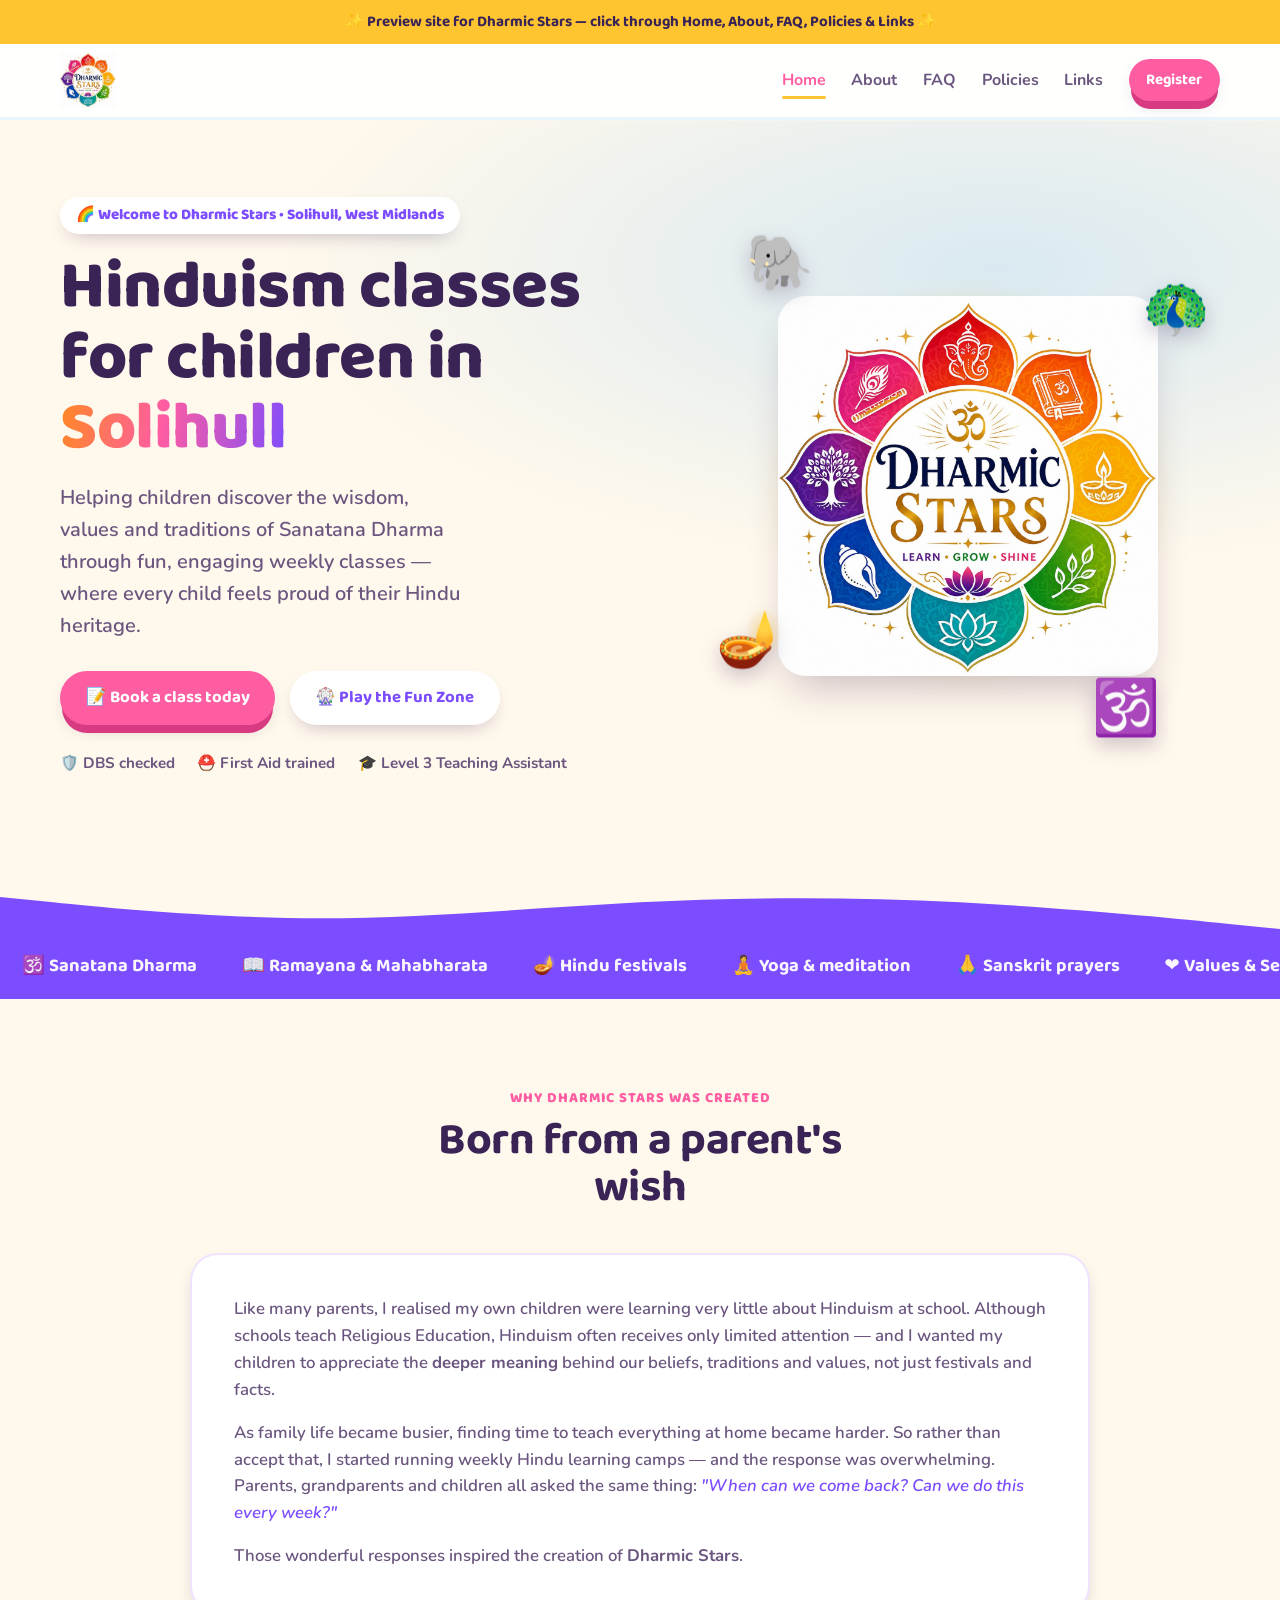
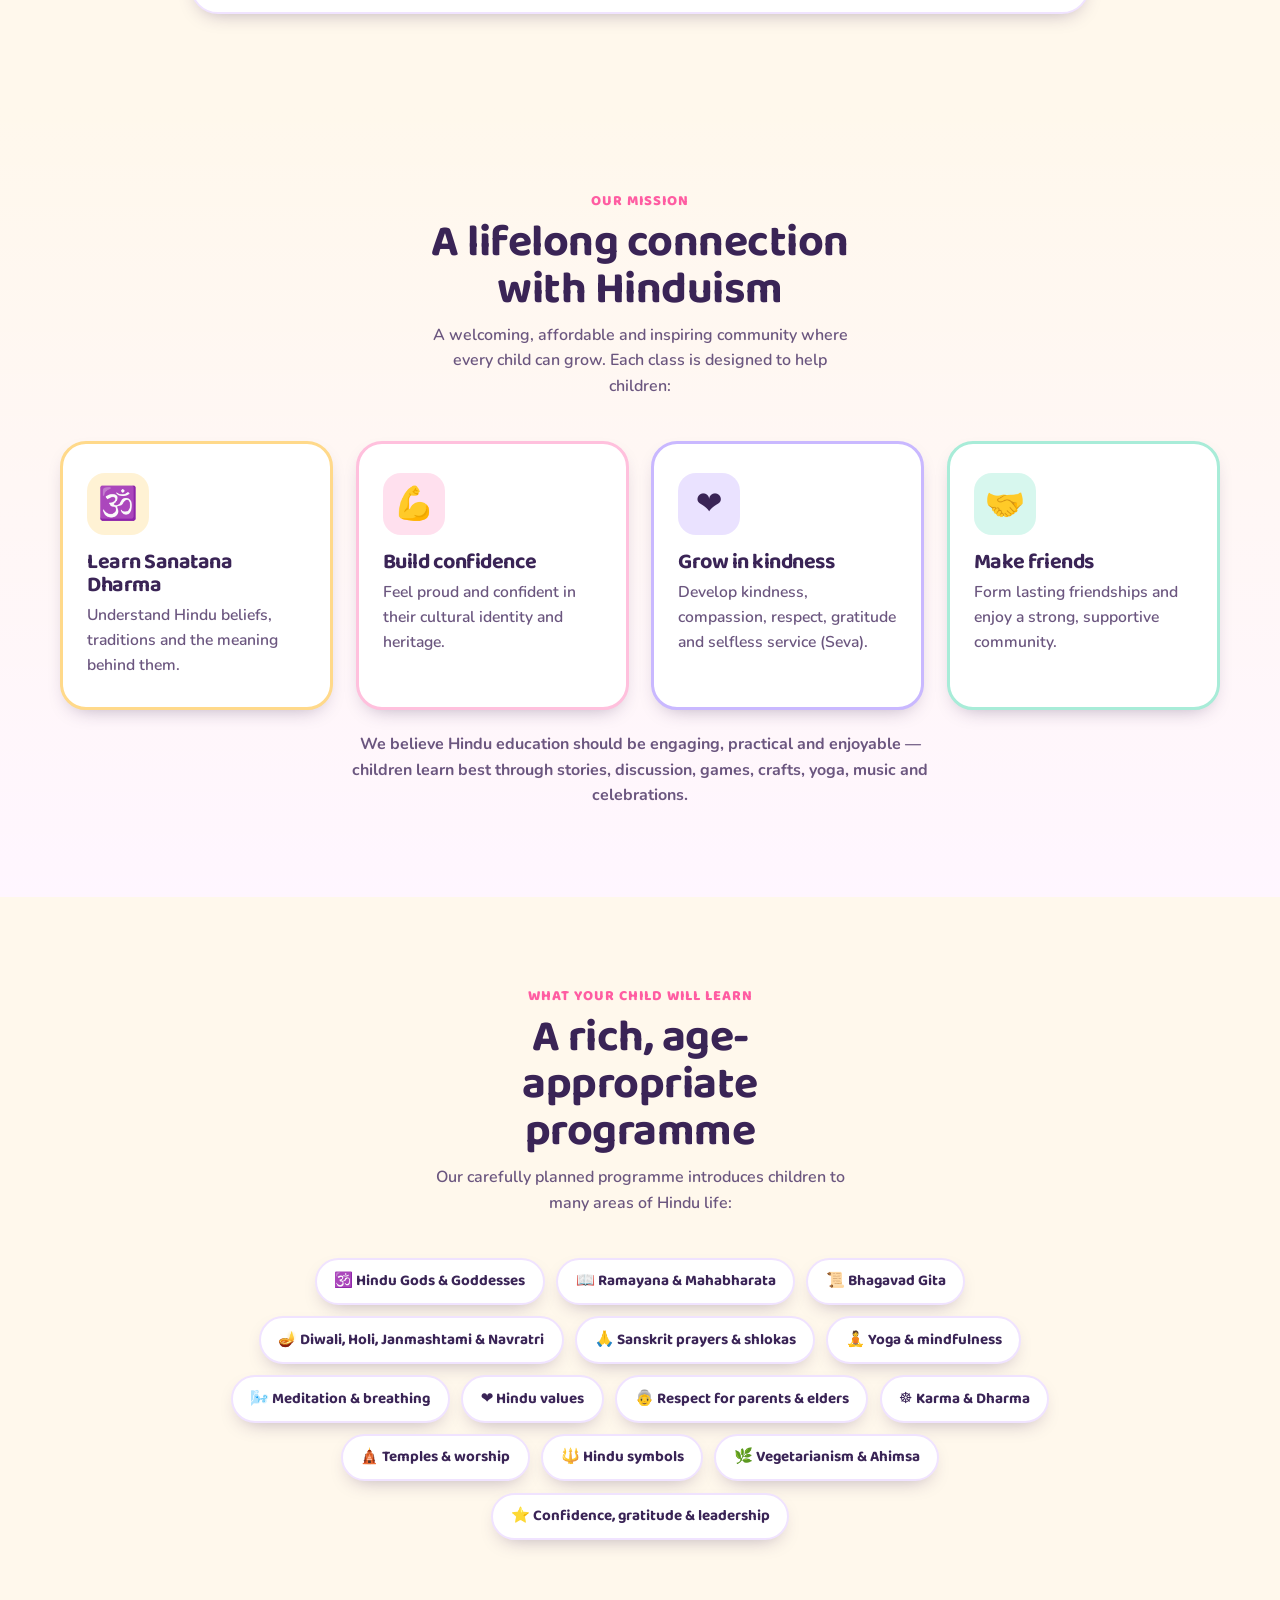
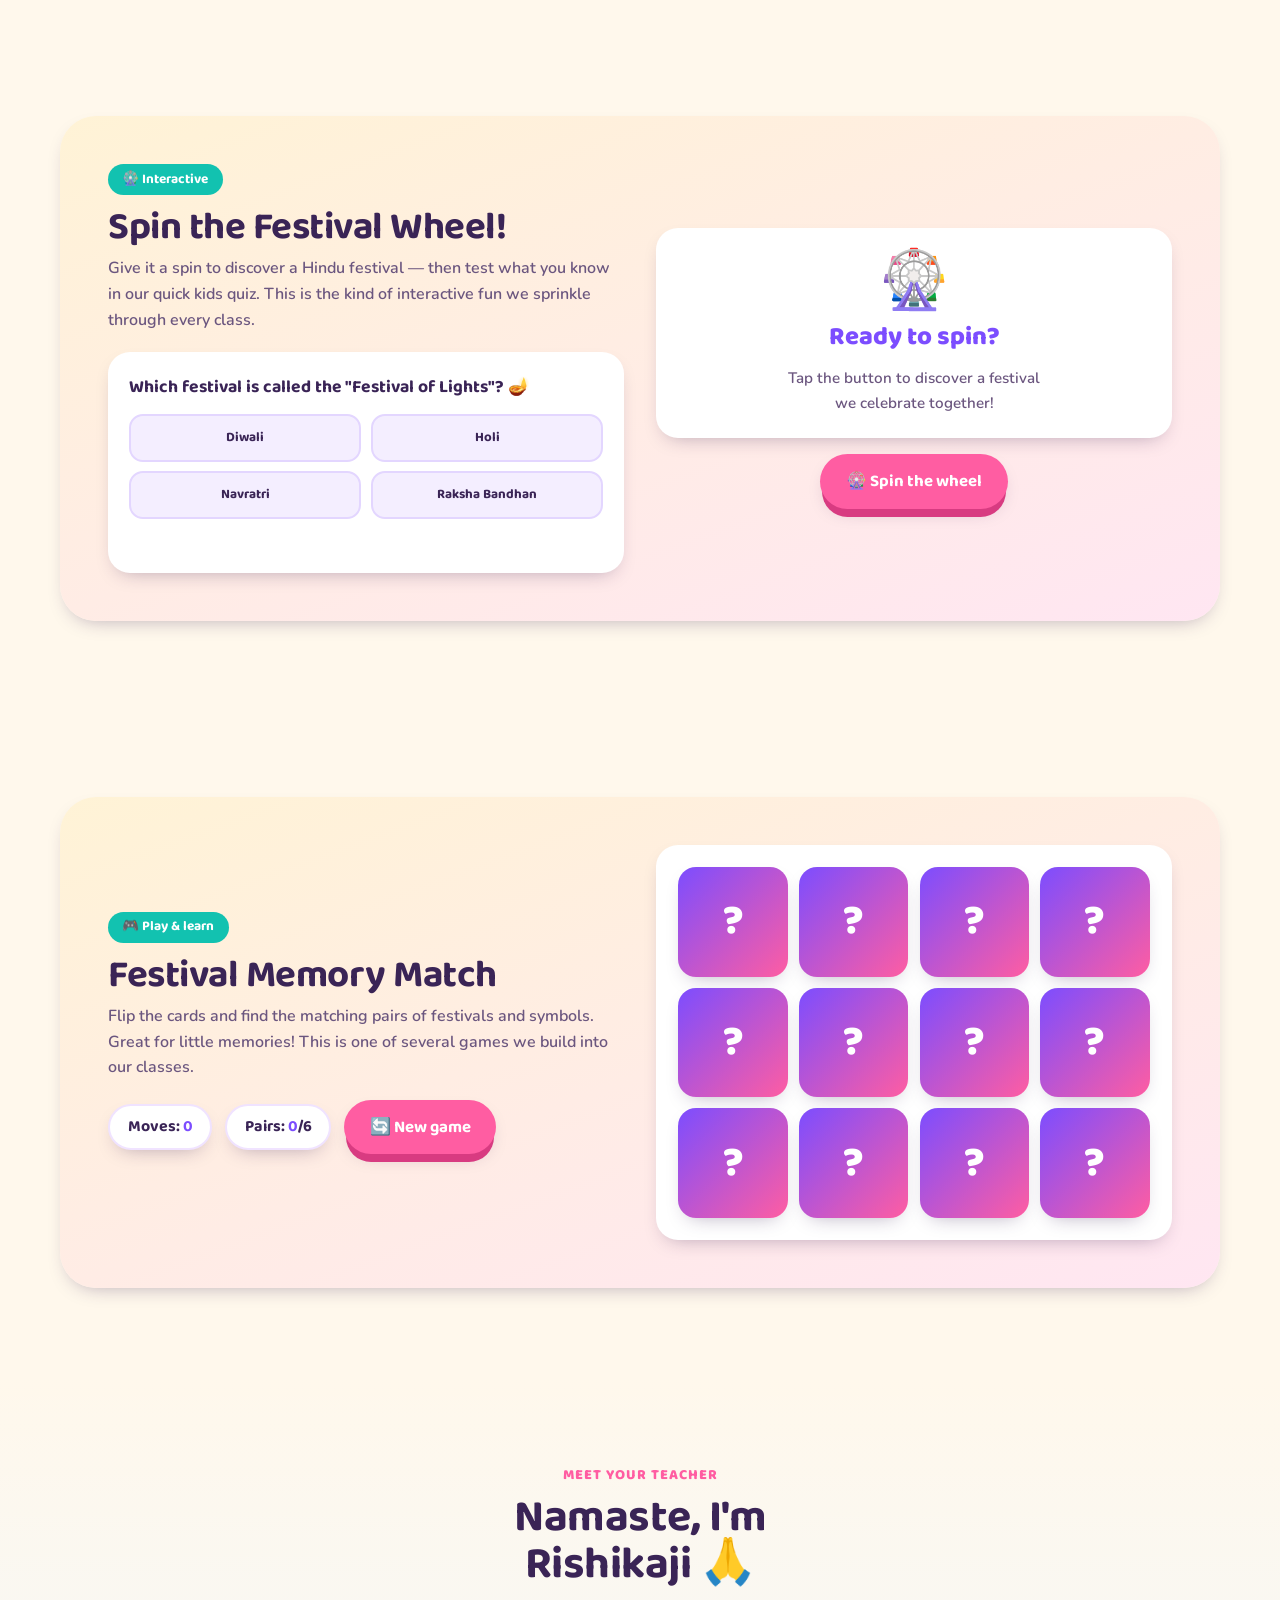
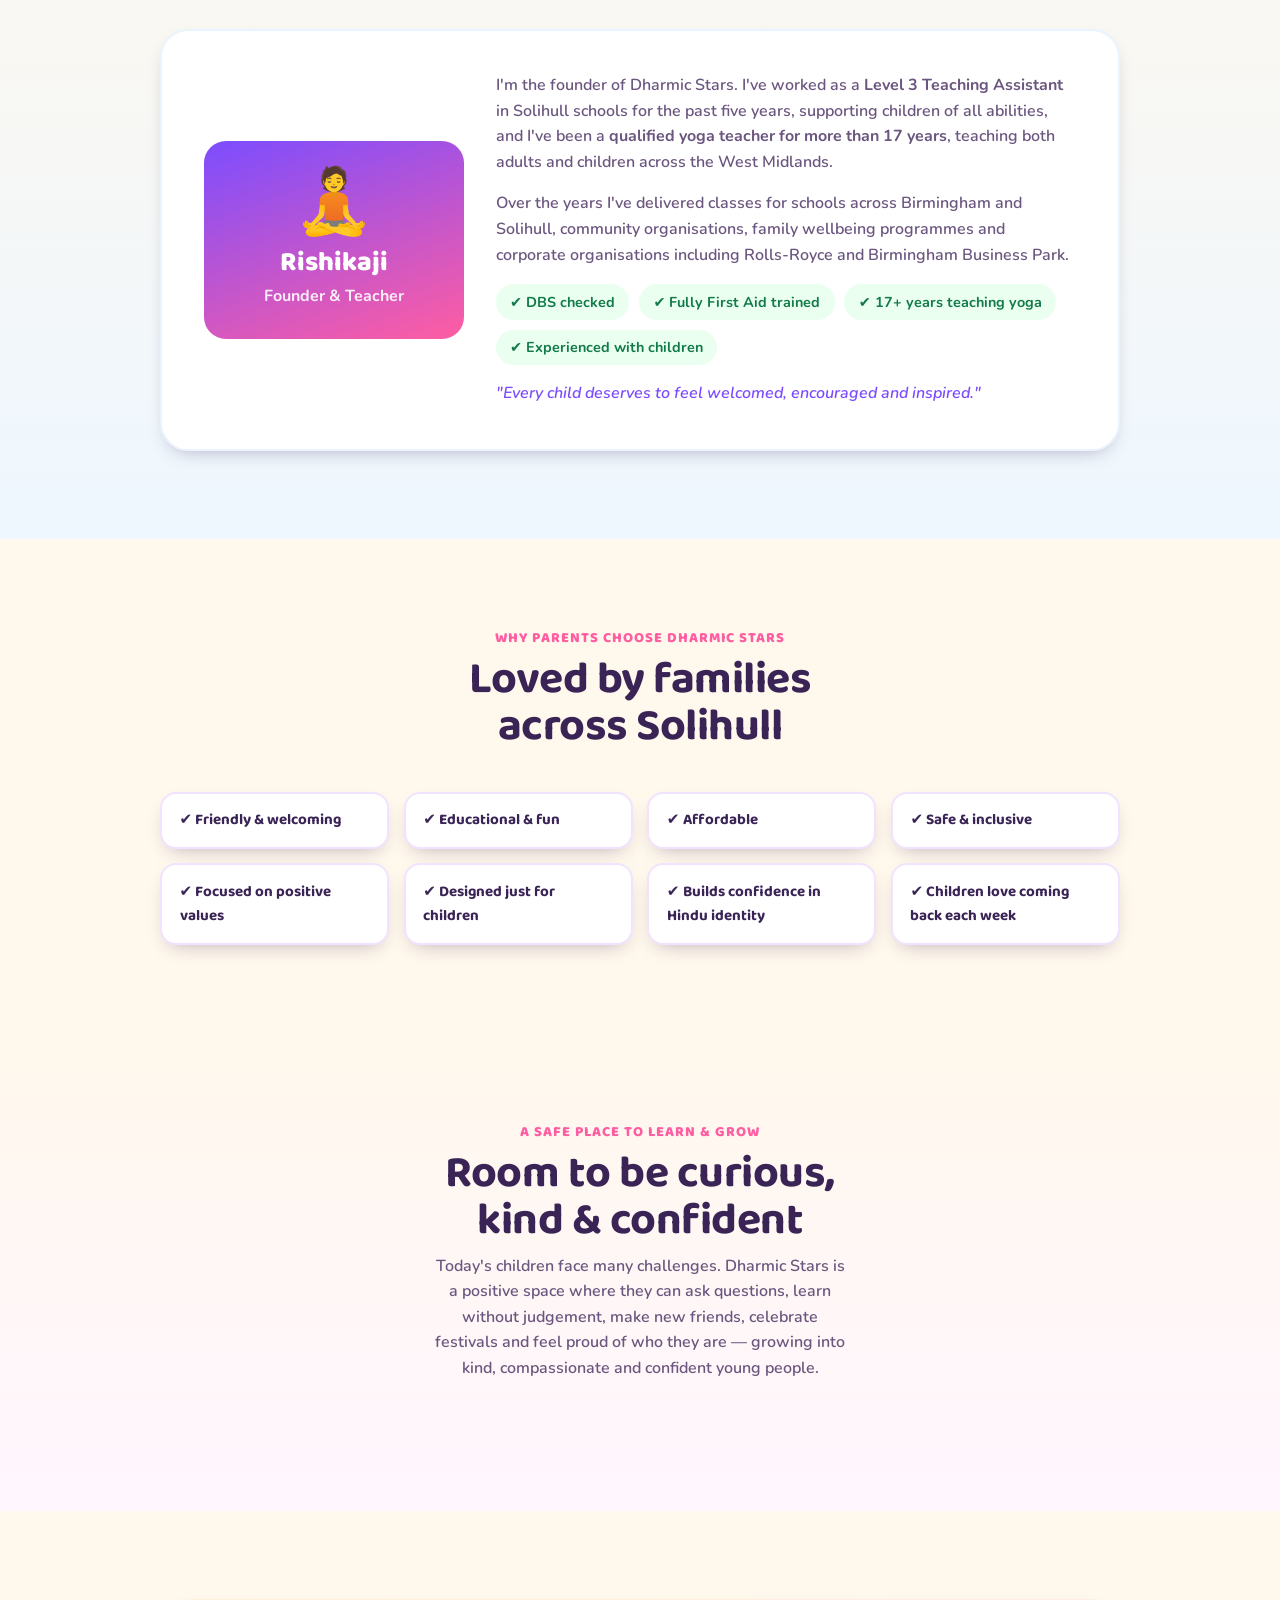
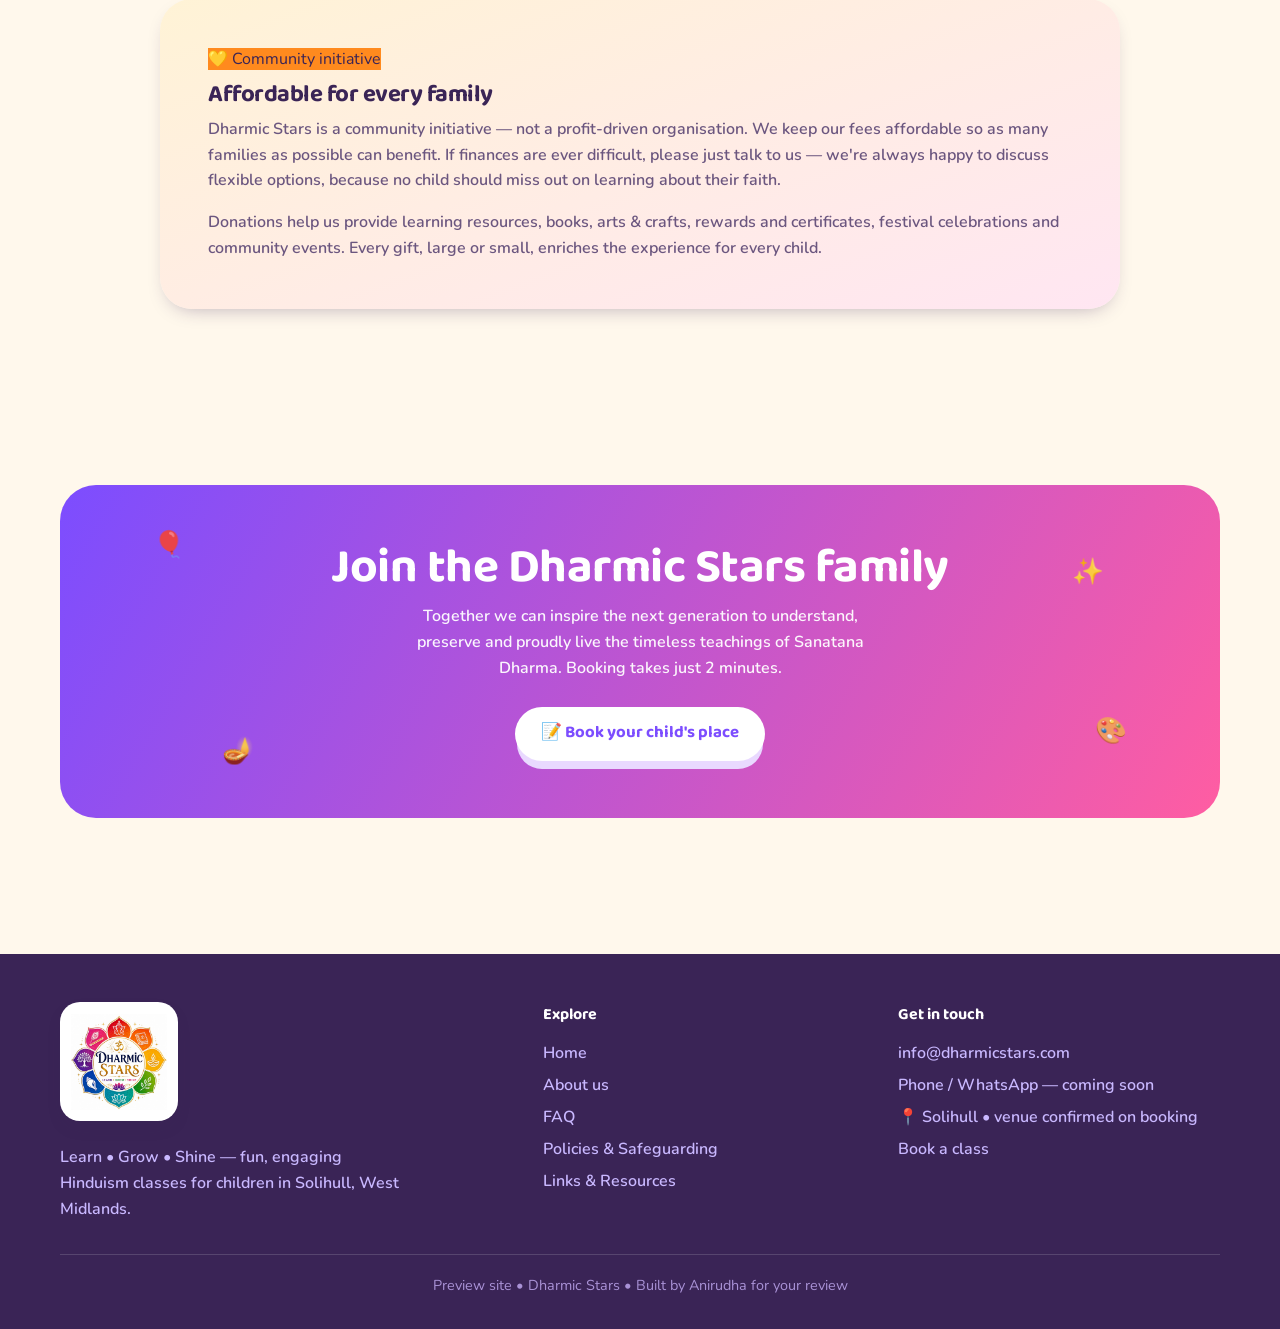
==== index.html @ c1168d7a "Rebuild site with client's final SEO copy: new homepage, Meet Rishikaji, Level 3 credentials, regist" ====
<!DOCTYPE html>
<html lang="en">
<head>
<meta charset="UTF-8">
<meta name="viewport" content="width=device-width, initial-scale=1.0">
<title>Dharmic Stars | Hinduism Classes for Children in Solihull | Sanatana Dharma Education</title>
<meta name="description" content="Dharmic Stars offers fun and engaging Hinduism classes for children in Solihull. Learn Sanatana Dharma, Hindu values, yoga, festivals, stories, prayers and traditions in a welcoming community.">
<link rel="preconnect" href="https://fonts.googleapis.com">
<link rel="preconnect" href="https://fonts.gstatic.com" crossorigin>
<link href="https://fonts.googleapis.com/css2?family=Baloo+2:wght@500;600;700;800&family=Nunito:ital,wght@0,400;0,600;0,700;0,800;1,600&display=swap" rel="stylesheet">
<link rel="stylesheet" href="style.css">
</head>
<body>

<div class="demo-note">✨ Preview site for Dharmic Stars — click through Home, About, FAQ, Policies & Links ✨</div>

<header class="nav">
  <div class="wrap nav-inner">
    <a class="logo" href="index.html"><img class="logo-img" src="logo.jpg" alt="Dharmic Stars — Learn, Grow, Shine"></a>
    <nav class="links">
      <a href="index.html" class="active">Home</a>
      <a href="about.html">About</a>
      <a href="faq.html">FAQ</a>
      <a href="policies.html">Policies</a>
      <a href="links.html">Links</a>
      <a class="btn btn-primary nav-cta" href="register.html">Register</a>
    </nav>
    <button class="burger" aria-label="menu">☰</button>
  </div>
</header>

<!-- HERO -->
<section class="hero">
  <div class="wrap hero-grid">
    <div class="reveal in">
      <span class="eyebrow">🌈 Welcome to Dharmic Stars • Solihull, West Midlands</span>
      <h1>Hinduism classes for children in <span class="grad">Solihull</span></h1>
      <p class="lead">Helping children discover the wisdom, values and traditions of Sanatana Dharma through fun, engaging weekly classes — where every child feels proud of their Hindu heritage.</p>
      <div class="hero-cta">
        <a class="btn btn-primary" href="register.html">📝 Book a class today</a>
        <a class="btn btn-ghost" href="#play">🎡 Play the Fun Zone</a>
      </div>
      <div class="trust">
        <span>🛡️ DBS checked</span>
        <span>⛑️ First Aid trained</span>
        <span>🎓 Level 3 Teaching Assistant</span>
      </div>
    </div>
    <div class="hero-art">
      <div class="glow"></div>
      <img class="hero-logo" src="logo.jpg" alt="Dharmic Stars logo">
      <div class="float f1">🐘</div>
      <div class="float f2">🦚</div>
      <div class="float f3">🪔</div>
      <div class="float f4">🕉️</div>
    </div>
  </div>
</section>

<svg class="wave" viewBox="0 0 1440 70" preserveAspectRatio="none"><path fill="#7c4dff" d="M0,32L60,37.3C120,43,240,53,360,53.3C480,53,600,43,720,37.3C840,32,960,32,1080,37.3C1200,43,1320,53,1380,58.7L1440,64L1440,70L0,70Z"></path></svg>

<!-- MARQUEE STRIP -->
<div class="strip">
  <div class="marquee">
    <span>🕉️ Sanatana Dharma</span><span>📖 Ramayana &amp; Mahabharata</span><span>🪔 Hindu festivals</span><span>🧘 Yoga &amp; meditation</span><span>🙏 Sanskrit prayers</span><span>❤️ Values &amp; Seva</span><span>🎨 Crafts &amp; quizzes</span><span>🕉️ Sanatana Dharma</span><span>📖 Ramayana &amp; Mahabharata</span><span>🪔 Hindu festivals</span><span>🧘 Yoga &amp; meditation</span><span>🙏 Sanskrit prayers</span><span>❤️ Values &amp; Seva</span><span>🎨 Crafts &amp; quizzes</span>
  </div>
</div>

<!-- OUR STORY -->
<section class="pad" id="story">
  <div class="wrap">
    <div class="sec-head reveal">
      <div class="kicker">Why Dharmic Stars was created</div>
      <h2>Born from a parent's wish</h2>
    </div>
    <div class="story-card reveal">
      <p>Like many parents, I realised my own children were learning very little about Hinduism at school. Although schools teach Religious Education, Hinduism often receives only limited attention — and I wanted my children to appreciate the <b>deeper meaning</b> behind our beliefs, traditions and values, not just festivals and facts.</p>
      <p>As family life became busier, finding time to teach everything at home became harder. So rather than accept that, I started running weekly Hindu learning camps — and the response was overwhelming. Parents, grandparents and children all asked the same thing: <i>"When can we come back? Can we do this every week?"</i></p>
      <p>Those wonderful responses inspired the creation of <b>Dharmic Stars</b>.</p>
    </div>
  </div>
</section>

<!-- MISSION -->
<section class="pad" id="mission" style="background:linear-gradient(180deg,transparent,#fff6ff)">
  <div class="wrap">
    <div class="sec-head reveal">
      <div class="kicker">Our mission</div>
      <h2>A lifelong connection with Hinduism</h2>
      <p>A welcoming, affordable and inspiring community where every child can grow. Each class is designed to help children:</p>
    </div>
    <div class="cards">
      <div class="card reveal"><div class="ico">🕉️</div><h3>Learn Sanatana Dharma</h3><p>Understand Hindu beliefs, traditions and the meaning behind them.</p></div>
      <div class="card reveal"><div class="ico">💪</div><h3>Build confidence</h3><p>Feel proud and confident in their cultural identity and heritage.</p></div>
      <div class="card reveal"><div class="ico">❤️</div><h3>Grow in kindness</h3><p>Develop kindness, compassion, respect, gratitude and selfless service (Seva).</p></div>
      <div class="card reveal"><div class="ico">🤝</div><h3>Make friends</h3><p>Form lasting friendships and enjoy a strong, supportive community.</p></div>
    </div>
    <p style="text-align:center;margin-top:1.4rem;color:var(--ink-soft);font-weight:700;max-width:60ch;margin-left:auto;margin-right:auto">We believe Hindu education should be engaging, practical and enjoyable — children learn best through stories, discussion, games, crafts, yoga, music and celebrations.</p>
  </div>
</section>

<!-- WHAT THEY LEARN -->
<section class="pad" id="learn">
  <div class="wrap">
    <div class="sec-head reveal">
      <div class="kicker">What your child will learn</div>
      <h2>A rich, age-appropriate programme</h2>
      <p>Our carefully planned programme introduces children to many areas of Hindu life:</p>
    </div>
    <div class="topics reveal">
      <span class="topic">🕉️ Hindu Gods &amp; Goddesses</span>
      <span class="topic">📖 Ramayana &amp; Mahabharata</span>
      <span class="topic">📜 Bhagavad Gita</span>
      <span class="topic">🪔 Diwali, Holi, Janmashtami &amp; Navratri</span>
      <span class="topic">🙏 Sanskrit prayers &amp; shlokas</span>
      <span class="topic">🧘 Yoga &amp; mindfulness</span>
      <span class="topic">🌬️ Meditation &amp; breathing</span>
      <span class="topic">❤️ Hindu values</span>
      <span class="topic">👵 Respect for parents &amp; elders</span>
      <span class="topic">☸️ Karma &amp; Dharma</span>
      <span class="topic">🛕 Temples &amp; worship</span>
      <span class="topic">🔱 Hindu symbols</span>
      <span class="topic">🌿 Vegetarianism &amp; Ahimsa</span>
      <span class="topic">⭐ Confidence, gratitude &amp; leadership</span>
    </div>
  </div>
</section>

<!-- INTERACTIVE FUN ZONE -->
<section class="pad" id="play">
  <div class="wrap reveal">
    <div class="play">
      <div class="copy">
        <span class="tag">🎡 Interactive</span>
        <h2>Spin the Festival Wheel!</h2>
        <p>Give it a spin to discover a Hindu festival — then test what you know in our quick kids quiz. This is the kind of interactive fun we sprinkle through every class.</p>
        <div class="quiz">
          <div class="q" id="quizQ">Which festival is called the "Festival of Lights"? 🪔</div>
          <div class="opts" id="quizOpts">
            <button class="opt" data-correct="1">Diwali</button>
            <button class="opt">Holi</button>
            <button class="opt">Navratri</button>
            <button class="opt">Raksha Bandhan</button>
          </div>
          <div class="fb" id="quizFb"></div>
        </div>
      </div>
      <div>
        <div class="fest-box" id="festBox">
          <div class="fest-emoji" id="festEmoji">🎡</div>
          <div class="fest-name" id="festName">Ready to spin?</div>
          <div class="fest-desc" id="festDesc">Tap the button to discover a festival we celebrate together!</div>
        </div>
        <div style="text-align:center"><button class="btn btn-primary" id="spinBtn">🎡 Spin the wheel</button></div>
      </div>
    </div>
  </div>
</section>

<!-- MEMORY MATCH GAME -->
<section class="pad" id="match">
  <div class="wrap reveal">
    <div class="play">
      <div class="copy">
        <span class="tag">🎮 Play &amp; learn</span>
        <h2>Festival Memory Match</h2>
        <p>Flip the cards and find the matching pairs of festivals and symbols. Great for little memories! This is one of several games we build into our classes.</p>
        <div class="match-bar">
          <span class="match-stat">Moves: <b id="mvCount">0</b></span>
          <span class="match-stat">Pairs: <b id="prCount">0</b>/6</span>
          <button class="btn btn-primary" id="mmReset">🔄 New game</button>
        </div>
      </div>
      <div>
        <div class="mm-box">
          <div class="match-grid" id="matchGrid"></div>
          <div class="match-win" id="matchWin">🎉 Brilliant! You matched them all in <b id="winMoves">0</b> moves!</div>
        </div>
      </div>
    </div>
  </div>
</section>

<!-- MEET YOUR TEACHER -->
<section class="pad" id="teacher" style="background:linear-gradient(180deg,transparent,#eef7ff)">
  <div class="wrap">
    <div class="sec-head reveal">
      <div class="kicker">Meet your teacher</div>
      <h2>Namaste, I'm Rishikaji 🙏</h2>
    </div>
    <div class="teacher reveal">
      <div class="teacher-badge">
        <div class="tb-emoji">🧘</div>
        <div class="tb-name">Rishikaji</div>
        <div class="tb-role">Founder &amp; Teacher</div>
      </div>
      <div class="teacher-body">
        <p>I'm the founder of Dharmic Stars. I've worked as a <b>Level 3 Teaching Assistant</b> in Solihull schools for the past five years, supporting children of all abilities, and I've been a <b>qualified yoga teacher for more than 17 years</b>, teaching both adults and children across the West Midlands.</p>
        <p>Over the years I've delivered classes for schools across Birmingham and Solihull, community organisations, family wellbeing programmes and corporate organisations including Rolls-Royce and Birmingham Business Park.</p>
        <div class="teacher-creds">
          <span>✔ DBS checked</span>
          <span>✔ Fully First Aid trained</span>
          <span>✔ 17+ years teaching yoga</span>
          <span>✔ Experienced with children</span>
        </div>
        <p style="margin-bottom:0"><i>"Every child deserves to feel welcomed, encouraged and inspired."</i></p>
      </div>
    </div>
  </div>
</section>

<!-- WHY PARENTS CHOOSE -->
<section class="pad" id="why">
  <div class="wrap">
    <div class="sec-head reveal">
      <div class="kicker">Why parents choose Dharmic Stars</div>
      <h2>Loved by families across Solihull</h2>
    </div>
    <div class="checklist reveal">
      <span class="chk">✔ Friendly &amp; welcoming</span>
      <span class="chk">✔ Educational &amp; fun</span>
      <span class="chk">✔ Affordable</span>
      <span class="chk">✔ Safe &amp; inclusive</span>
      <span class="chk">✔ Focused on positive values</span>
      <span class="chk">✔ Designed just for children</span>
      <span class="chk">✔ Builds confidence in Hindu identity</span>
      <span class="chk">✔ Children love coming back each week</span>
    </div>
  </div>
</section>

<!-- SAFE PLACE -->
<section class="pad" id="safe" style="background:linear-gradient(180deg,transparent,#fff6ff)">
  <div class="wrap">
    <div class="sec-head reveal">
      <div class="kicker">A safe place to learn &amp; grow</div>
      <h2>Room to be curious, kind &amp; confident</h2>
      <p>Today's children face many challenges. Dharmic Stars is a positive space where they can ask questions, learn without judgement, make new friends, celebrate festivals and feel proud of who they are — growing into kind, compassionate and confident young people.</p>
    </div>
  </div>
</section>

<!-- SUPPORT / COMMUNITY -->
<section class="pad" id="support">
  <div class="wrap reveal">
    <div class="support-band">
      <div>
        <span class="tag" style="background:var(--saffron)">💛 Community initiative</span>
        <h2>Affordable for every family</h2>
        <p>Dharmic Stars is a community initiative — not a profit-driven organisation. We keep our fees affordable so as many families as possible can benefit. If finances are ever difficult, please just talk to us — we're always happy to discuss flexible options, because no child should miss out on learning about their faith.</p>
        <p style="margin-bottom:0">Donations help us provide learning resources, books, arts &amp; crafts, rewards and certificates, festival celebrations and community events. Every gift, large or small, enriches the experience for every child.</p>
      </div>
    </div>
  </div>
</section>

<!-- ENROLL -->
<section class="pad" id="enroll">
  <div class="wrap reveal">
    <div class="enroll">
      <span class="conf" style="top:12%;left:8%">🎈</span>
      <span class="conf" style="top:20%;right:10%">✨</span>
      <span class="conf" style="bottom:14%;left:14%">🪔</span>
      <span class="conf" style="bottom:20%;right:8%">🎨</span>
      <h2>Join the Dharmic Stars family</h2>
      <p>Together we can inspire the next generation to understand, preserve and proudly live the timeless teachings of Sanatana Dharma. Booking takes just 2 minutes.</p>
      <a class="btn btn-primary" href="register.html">📝 Book your child's place</a>
    </div>
  </div>
</section>

<!-- FOOTER -->
<footer>
  <div class="wrap foot-grid">
    <div>
      <div style="background:#fff;border-radius:20px;padding:.7rem;display:inline-block;margin-bottom:1rem;box-shadow:var(--shadow-sm)"><img src="logo.jpg" alt="Dharmic Stars" style="height:96px;width:auto;display:block"></div>
      <p style="color:#c9b8ff;font-weight:600;max-width:34ch">Learn • Grow • Shine — fun, engaging Hinduism classes for children in Solihull, West Midlands.</p>
    </div>
    <div>
      <h4>Explore</h4>
      <a href="index.html">Home</a>
      <a href="about.html">About us</a>
      <a href="faq.html">FAQ</a>
      <a href="policies.html">Policies &amp; Safeguarding</a>
      <a href="links.html">Links &amp; Resources</a>
    </div>
    <div>
      <h4>Get in touch</h4>
      <a href="mailto:info@dharmicstars.com">info@dharmicstars.com</a>
      <a href="#">Phone / WhatsApp — coming soon</a>
      <a href="#">📍 Solihull • venue confirmed on booking</a>
      <a href="register.html">Book a class</a>
    </div>
  </div>
  <div class="wrap foot-bottom">Preview site • Dharmic Stars • Built by Anirudha for your review</div>
</footer>

<script src="app.js"></script>
<script>
// Festival spinner
const festivals=[
  {e:'🪔',n:'Diwali',d:'The Festival of Lights! We light diyas and share sweets.'},
  {e:'🎨',n:'Holi',d:'The Festival of Colours — splashes of joy for everyone!'},
  {e:'💃',n:'Navratri',d:'Nine nights of garba dancing and celebration.'},
  {e:'🎀',n:'Raksha Bandhan',d:'Sisters tie a rakhi to celebrate brothers and love.'},
  {e:'🐘',n:'Ganesh Chaturthi',d:'We welcome Lord Ganesha with clay murtis and modaks.'},
  {e:'🏹',n:'Ram Navami',d:'Celebrating the birth of Lord Rama with stories.'},
  {e:'🌼',n:'Makar Sankranti',d:'Kite-flying and sweets to welcome the harvest!'},
  {e:'🦚',n:'Janmashtami',d:'Celebrating baby Krishna with songs and dahi-handi fun.'}
];
const box=document.getElementById('festBox'),em=document.getElementById('festEmoji'),nm=document.getElementById('festName'),ds=document.getElementById('festDesc'),spin=document.getElementById('spinBtn');
let spinning=false, tick=0;
spin.addEventListener('click',()=>{
  if(spinning)return;spinning=true;spin.textContent='🎡 Spinning...';
  let count=0;const total=16+Math.floor(tick%5);tick++;
  const iv=setInterval(()=>{
    const f=festivals[count%festivals.length];
    em.textContent=f.e;nm.textContent=f.n;ds.textContent='';
    box.style.transform='scale('+(1+ (count%2?0.02:-0.02))+')';
    count++;
    if(count>=total){
      clearInterval(iv);
      const f=festivals[(count-1)%festivals.length];
      em.style.animation='none';void em.offsetWidth;em.style.animation='pop .5s ease';
      em.textContent=f.e;nm.textContent=f.n;ds.textContent=f.d;box.style.transform='scale(1)';
      spin.textContent='🎡 Spin again';spinning=false;
    }
  },80);
});
// Quiz
document.getElementById('quizOpts').addEventListener('click',(ev)=>{
  const b=ev.target.closest('.opt');if(!b)return;
  const fb=document.getElementById('quizFb');
  document.querySelectorAll('.opt').forEach(o=>o.style.pointerEvents='none');
  if(b.dataset.correct){b.classList.add('correct');fb.textContent='🎉 Correct! Diwali is the Festival of Lights.';fb.style.color='#137a4a';}
  else{b.classList.add('wrong');document.querySelector('.opt[data-correct]').classList.add('correct');fb.textContent='Good try! The answer is Diwali 🪔';fb.style.color='#c0392b';}
});
// Memory match game
(function(){
  const symbols=['🪔','🕉️','🐘','🦚','🌸','🏹'];
  const grid=document.getElementById('matchGrid'),mvEl=document.getElementById('mvCount'),prEl=document.getElementById('prCount'),winEl=document.getElementById('matchWin'),winMv=document.getElementById('winMoves');
  let deck=[],flipped=[],lock=false,moves=0,pairs=0,seed=1;
  function shuffle(a){for(let i=a.length-1;i>0;i--){seed=(seed*9301+49297)%233280;const j=Math.floor(seed/233280*(i+1));[a[i],a[j]]=[a[j],a[i]];}return a;}
  function build(){
    grid.innerHTML='';flipped=[];lock=false;moves=0;pairs=0;seed=(seed*7+13)%99991+1;
    mvEl.textContent='0';prEl.textContent='0';winEl.classList.remove('show');
    deck=shuffle(symbols.concat(symbols).slice());
    deck.forEach((s,i)=>{
      const c=document.createElement('button');c.className='mm-card';c.dataset.sym=s;c.dataset.i=i;
      c.innerHTML='<span class="mm-face mm-back">?</span><span class="mm-face mm-front">'+s+'</span>';
      c.addEventListener('click',()=>flip(c));grid.appendChild(c);
    });
  }
  function flip(c){
    if(lock||c.classList.contains('done')||c.classList.contains('open'))return;
    c.classList.add('open');flipped.push(c);
    if(flipped.length===2){
      moves++;mvEl.textContent=moves;lock=true;
      const[a,b]=flipped;
      if(a.dataset.sym===b.dataset.sym){
        setTimeout(()=>{a.classList.add('done');b.classList.add('done');flipped=[];lock=false;pairs++;prEl.textContent=pairs;
          if(pairs===6){winMv.textContent=moves;winEl.classList.add('show');}},420);
      }else{
        setTimeout(()=>{a.classList.remove('open');b.classList.remove('open');flipped=[];lock=false;},760);
      }
    }
  }
  document.getElementById('mmReset').addEventListener('click',build);
  build();
})();
</script>
</body>
</html>
---- style.css ----
:root{
  --saffron:#ff8a1e;
  --marigold:#ffc531;
  --pink:#ff5da2;
  --grape:#7c4dff;
  --teal:#12c2b0;
  --sky:#38b6ff;
  --leaf:#3ecf5a;
  --cream:#fff8ec;
  --ink:#3a2456;
  --ink-soft:#6b567f;
  --white:#ffffff;
  --shadow:0 18px 40px -18px rgba(58,36,86,.45);
  --shadow-sm:0 8px 20px -10px rgba(58,36,86,.4);
  --font-head:'Baloo 2',system-ui,sans-serif;
  --font-body:'Nunito',system-ui,sans-serif;
}
*{box-sizing:border-box;margin:0;padding:0}
html{scroll-behavior:smooth}
body{
  font-family:var(--font-body);
  color:var(--ink);
  background:var(--cream);
  overflow-x:hidden;
  line-height:1.6;
}
h1,h2,h3,.head{font-family:var(--font-head);line-height:1.05;letter-spacing:-.5px}
a{text-decoration:none;color:inherit}
img{max-width:100%;display:block}
.wrap{width:min(1160px,92vw);margin-inline:auto}
.narrow{width:min(760px,92vw);margin-inline:auto}
.btn{
  display:inline-flex;align-items:center;gap:.5rem;
  font-family:var(--font-head);font-weight:700;font-size:1.05rem;
  padding:.85rem 1.6rem;border-radius:999px;border:none;cursor:pointer;
  transition:transform .18s ease,box-shadow .18s ease;
}
.btn:hover{transform:translateY(-3px) rotate(-1deg)}
.btn-primary{background:var(--pink);color:#fff;box-shadow:0 10px 0 -2px #d83b81,var(--shadow-sm)}
.btn-primary:hover{box-shadow:0 8px 0 -2px #d83b81,var(--shadow)}
.btn-ghost{background:#fff;color:var(--grape);box-shadow:var(--shadow-sm)}

/* ---------- NAV ---------- */
header.nav{position:sticky;top:0;z-index:50;background:rgba(255,255,255,.95);backdrop-filter:blur(10px);border-bottom:3px solid #e9f4ff}
.nav-inner{display:flex;align-items:center;justify-content:space-between;padding:.55rem 0}
.logo{display:flex;align-items:center;gap:.6rem;font-family:var(--font-head);font-weight:800;font-size:1.35rem}
.logo-img{height:56px;width:auto}
nav.links{display:flex;gap:1.6rem;align-items:center;font-weight:700}
nav.links a{position:relative;color:var(--ink-soft);transition:color .15s}
nav.links a:hover,nav.links a.active{color:var(--pink)}
nav.links a::after{content:"";position:absolute;left:0;bottom:-6px;height:3px;width:0;background:var(--marigold);border-radius:3px;transition:width .2s}
nav.links a:hover::after,nav.links a.active::after{width:100%}
nav.links a.nav-cta::after{display:none}
.nav-cta{padding:.55rem 1.1rem;font-size:.95rem}
.nav-cta.btn-primary,nav.links a.nav-cta{color:#fff}
.burger{display:none;background:none;border:none;font-size:1.8rem;cursor:pointer;color:var(--ink)}

/* ---------- HERO ---------- */
.hero{position:relative;padding:clamp(2.5rem,6vw,5rem) 0 clamp(3rem,7vw,6rem);overflow:hidden;background:radial-gradient(1200px 500px at 78% 20%,rgba(120,196,255,.28),transparent 60%)}
.hero-grid{display:grid;grid-template-columns:1.1fr .9fr;gap:2.5rem;align-items:center}
.eyebrow{display:inline-flex;align-items:center;gap:.5rem;background:#fff;color:var(--grape);font-weight:800;font-family:var(--font-head);padding:.4rem 1rem;border-radius:999px;box-shadow:var(--shadow-sm);font-size:.95rem;margin-bottom:1.2rem}
.hero h1{font-size:clamp(2.4rem,5.4vw,4.2rem);font-weight:800}
.hero h1 .grad{background:linear-gradient(100deg,var(--saffron),var(--pink) 45%,var(--grape));-webkit-background-clip:text;background-clip:text;color:transparent}
.hero p.lead{font-size:clamp(1.05rem,1.6vw,1.25rem);color:var(--ink-soft);max-width:34ch;margin:1.1rem 0 1.8rem;font-weight:600}
.hero-cta{display:flex;gap:.9rem;flex-wrap:wrap}
.trust{margin-top:1.6rem;display:flex;gap:1.4rem;flex-wrap:wrap;font-weight:700;color:var(--ink-soft);font-size:.95rem}
.trust span{display:flex;align-items:center;gap:.4rem}

/* hero art */
.hero-art{position:relative;height:100%;min-height:360px;display:grid;place-items:center}
.glow{position:absolute;inset:0;margin:auto;width:80%;aspect-ratio:1;background:radial-gradient(circle,rgba(120,196,255,.55),rgba(255,197,49,.18) 55%,transparent 72%);filter:blur(6px);animation:morph 9s ease-in-out infinite}
.hero-logo{position:relative;width:min(78%,380px);border-radius:28px;box-shadow:0 22px 40px -14px rgba(58,36,86,.3);animation:floaty 6s ease-in-out infinite}
@keyframes floaty{50%{transform:translateY(-14px)}}
@keyframes morph{50%{transform:scale(1.06)}}
.float{position:absolute;font-size:clamp(2.2rem,5vw,3.4rem);filter:drop-shadow(0 8px 10px rgba(58,36,86,.25));animation:bob 4s ease-in-out infinite}
.float.f1{top:4%;left:6%;animation-delay:0s}
.float.f2{top:12%;right:2%;animation-delay:.6s}
.float.f3{bottom:16%;left:0%;animation-delay:1.1s}
.float.f4{bottom:4%;right:12%;animation-delay:1.6s}
.float.f5{top:44%;left:40%;font-size:clamp(3rem,7vw,5rem);animation-delay:.3s}
@keyframes bob{50%{transform:translateY(-16px) rotate(6deg)}}

/* ---------- PAGE HERO (inner pages) ---------- */
.page-hero{position:relative;text-align:center;padding:clamp(2.4rem,6vw,4rem) 0 clamp(2rem,5vw,3rem);background:radial-gradient(900px 400px at 50% -10%,rgba(120,196,255,.3),transparent 60%)}
.page-hero .eyebrow{margin-bottom:1rem}
.page-hero h1{font-size:clamp(2.1rem,4.6vw,3.4rem);font-weight:800}
.page-hero h1 .grad{background:linear-gradient(100deg,var(--saffron),var(--pink) 45%,var(--grape));-webkit-background-clip:text;background-clip:text;color:transparent}
.page-hero p{color:var(--ink-soft);font-weight:600;max-width:52ch;margin:1rem auto 0;font-size:1.1rem}

/* wave divider */
.wave{display:block;width:100%;height:70px}

/* ---------- STRIP ---------- */
.strip{background:var(--grape);color:#fff;padding:1.1rem 0;overflow:hidden;white-space:nowrap}
.marquee{display:inline-block;animation:scroll 22s linear infinite;font-family:var(--font-head);font-weight:700;font-size:1.15rem}
.marquee span{margin:0 1.4rem;opacity:.95}
@keyframes scroll{to{transform:translateX(-50%)}}

/* ---------- SECTION ---------- */
section.pad{padding:clamp(3rem,7vw,5.5rem) 0}
.sec-head{text-align:center;max-width:42ch;margin:0 auto 2.6rem}
.sec-head .kicker{font-family:var(--font-head);font-weight:800;color:var(--pink);text-transform:uppercase;letter-spacing:1px;font-size:.9rem}
.sec-head h2{font-size:clamp(1.9rem,3.6vw,2.8rem);margin:.4rem 0 .6rem}
.sec-head p{color:var(--ink-soft);font-weight:600}

/* activity cards */
.cards{display:grid;grid-template-columns:repeat(auto-fit,minmax(230px,1fr));gap:1.4rem}
.card{background:#fff;border-radius:26px;padding:1.8rem 1.5rem;box-shadow:var(--shadow-sm);position:relative;overflow:hidden;transition:transform .2s,box-shadow .2s;border:3px solid transparent}
.card:hover{transform:translateY(-8px);box-shadow:var(--shadow)}
.card .ico{width:62px;height:62px;border-radius:18px;display:grid;place-items:center;font-size:2rem;margin-bottom:1rem}
.card h3{font-size:1.35rem;margin-bottom:.4rem}
.card p{color:var(--ink-soft);font-weight:600;font-size:.98rem}
.card:nth-child(4n+1){border-color:#ffd98a}.card:nth-child(4n+1) .ico{background:#fff2d4}
.card:nth-child(4n+2){border-color:#ffc0dd}.card:nth-child(4n+2) .ico{background:#ffe0ee}
.card:nth-child(4n+3){border-color:#c9b8ff}.card:nth-child(4n+3) .ico{background:#eae2ff}
.card:nth-child(4n+4){border-color:#a8ecd8}.card:nth-child(4n+4) .ico{background:#d7f7ee}

/* ---------- INTERACTIVE: Festival wheel ---------- */
.play{background:linear-gradient(160deg,#fff3d6,#ffe6f2);border-radius:36px;padding:clamp(1.8rem,4vw,3rem);box-shadow:var(--shadow-sm);display:grid;grid-template-columns:1fr 1fr;gap:2rem;align-items:center}
.play .copy .tag{display:inline-block;background:var(--teal);color:#fff;font-family:var(--font-head);font-weight:700;padding:.3rem .9rem;border-radius:999px;font-size:.85rem;margin-bottom:.8rem}
.play h2{font-size:clamp(1.7rem,3.2vw,2.4rem);margin-bottom:.5rem}
.play p{color:var(--ink-soft);font-weight:600;margin-bottom:1.2rem}
.fest-box{background:#fff;border-radius:22px;padding:1.4rem;text-align:center;box-shadow:var(--shadow-sm);min-height:210px;display:flex;flex-direction:column;justify-content:center;align-items:center;gap:.5rem;transition:transform .3s}
.fest-emoji{font-size:3.6rem;line-height:1;animation:pop .5s ease}
@keyframes pop{0%{transform:scale(.3) rotate(-20deg);opacity:0}70%{transform:scale(1.15)}100%{transform:scale(1)}}
.fest-name{font-family:var(--font-head);font-weight:800;font-size:1.6rem;color:var(--grape)}
.fest-desc{color:var(--ink-soft);font-weight:600;font-size:.95rem;max-width:30ch}
#spinBtn{margin-top:1rem}

/* quiz */
.quiz{margin-top:1.2rem;background:#fff;border-radius:22px;padding:1.3rem;box-shadow:var(--shadow-sm)}
.quiz .q{font-family:var(--font-head);font-weight:700;font-size:1.1rem;margin-bottom:.8rem}
.opts{display:grid;grid-template-columns:1fr 1fr;gap:.6rem}
.opt{background:#f4eeff;border:2px solid #e3d6ff;border-radius:14px;padding:.7rem;font-weight:700;font-family:var(--font-head);cursor:pointer;transition:.15s;color:var(--ink)}
.opt:hover{background:#eae0ff;transform:translateY(-2px)}
.opt.correct{background:#d7f7ee;border-color:var(--leaf);color:#137a4a}
.opt.wrong{background:#ffe0e0;border-color:#ff9a9a;color:#c0392b}
.quiz .fb{margin-top:.7rem;font-weight:700;min-height:1.4rem;color:var(--teal)}

/* ---------- SCHEDULE ---------- */
.sched{display:grid;grid-template-columns:repeat(auto-fit,minmax(200px,1fr));gap:1rem}
.slot{background:#fff;border-radius:22px;padding:1.4rem;box-shadow:var(--shadow-sm);text-align:center;border-top:6px solid var(--saffron)}
.slot:nth-child(2){border-top-color:var(--pink)}
.slot:nth-child(3){border-top-color:var(--teal)}
.slot .age{font-family:var(--font-head);font-weight:800;font-size:1.5rem;color:var(--ink)}
.slot .time{color:var(--pink);font-weight:800;margin:.3rem 0}
.slot .focus{color:var(--ink-soft);font-weight:600;font-size:.95rem}

/* ---------- CTA BANNER ---------- */
.enroll{background:linear-gradient(120deg,var(--grape),var(--pink));border-radius:36px;padding:clamp(2.2rem,5vw,3.6rem);text-align:center;color:#fff;position:relative;overflow:hidden}
.enroll h2{font-size:clamp(1.9rem,4vw,3rem);color:#fff}
.enroll p{opacity:.95;font-weight:600;margin:.7rem auto 1.6rem;max-width:46ch}
.enroll .btn-primary{background:#fff;color:var(--grape);box-shadow:0 10px 0 -2px #e9d9ff}
.enroll .conf{position:absolute;font-size:1.6rem;animation:bob 5s ease-in-out infinite;opacity:.9}

/* ---------- FORM (registration) ---------- */
.form-card{background:#fff;border-radius:30px;box-shadow:var(--shadow);padding:clamp(1.6rem,4vw,2.6rem);margin-top:-2rem;position:relative;z-index:2}
.form-step-tag{font-family:var(--font-head);font-weight:800;color:var(--grape);font-size:1.15rem;margin:1.6rem 0 .8rem;display:flex;align-items:center;gap:.5rem}
.form-step-tag:first-child{margin-top:0}
.form-step-tag .n{width:30px;height:30px;border-radius:50%;background:var(--grape);color:#fff;display:grid;place-items:center;font-size:.95rem}
.grid2{display:grid;grid-template-columns:1fr 1fr;gap:1rem}
.field{display:flex;flex-direction:column;gap:.35rem;margin-bottom:.2rem}
.field label{font-weight:700;font-size:.95rem}
.field .req{color:var(--pink)}
.field input,.field select,.field textarea{font-family:var(--font-body);font-size:1rem;padding:.75rem .9rem;border:2px solid #ece4f6;border-radius:14px;background:#fcfaff;transition:border-color .15s,box-shadow .15s;color:var(--ink)}
.field input:focus,.field select:focus,.field textarea:focus{outline:none;border-color:var(--grape);box-shadow:0 0 0 4px rgba(124,77,255,.12)}
.check{display:flex;gap:.6rem;align-items:flex-start;font-weight:600;font-size:.95rem;color:var(--ink-soft);margin:.5rem 0}
.check input{width:20px;height:20px;margin-top:2px;accent-color:var(--grape)}
.form-actions{margin-top:1.6rem;display:flex;align-items:center;gap:1rem;flex-wrap:wrap}
.form-note{font-size:.9rem;color:var(--ink-soft);font-weight:600}
.success{display:none;background:linear-gradient(160deg,#e5fbf2,#eafaff);border:2px solid #b6ecd8;border-radius:22px;padding:1.6rem;text-align:center;margin-top:1.2rem}
.success.show{display:block;animation:pop .5s ease}
.success h3{color:#137a4a;font-size:1.5rem}
.success p{color:var(--ink-soft);font-weight:600;margin-top:.4rem}

/* ---------- ACCORDION (FAQ) ---------- */
.acc{max-width:820px;margin:0 auto;display:flex;flex-direction:column;gap:.9rem}
.acc-cat{font-family:var(--font-head);font-weight:800;color:var(--grape);font-size:1.2rem;margin:1.4rem 0 .2rem}
.acc-cat:first-child{margin-top:0}
.acc-item{background:#fff;border-radius:18px;box-shadow:var(--shadow-sm);overflow:hidden;border:2px solid transparent;transition:border-color .2s}
.acc-item.open{border-color:#e3d6ff}
.acc-q{width:100%;text-align:left;background:none;border:none;cursor:pointer;padding:1.1rem 1.3rem;font-family:var(--font-head);font-weight:700;font-size:1.08rem;color:var(--ink);display:flex;justify-content:space-between;align-items:center;gap:1rem}
.acc-q .plus{flex:0 0 auto;width:30px;height:30px;border-radius:50%;background:#f1eaff;color:var(--grape);display:grid;place-items:center;font-size:1.3rem;transition:transform .25s,background .2s}
.acc-item.open .plus{transform:rotate(45deg);background:var(--grape);color:#fff}
.acc-a{max-height:0;overflow:hidden;transition:max-height .3s ease}
.acc-a .inner{padding:0 1.3rem 1.2rem;color:var(--ink-soft);font-weight:600}

/* ---------- LINKS ---------- */
.link-list{display:grid;grid-template-columns:repeat(auto-fit,minmax(280px,1fr));gap:1.1rem}
.link-item{display:flex;gap:1rem;align-items:center;background:#fff;border-radius:20px;padding:1.1rem 1.3rem;box-shadow:var(--shadow-sm);transition:transform .2s,box-shadow .2s;border-left:6px solid var(--saffron)}
.link-item:hover{transform:translateY(-4px);box-shadow:var(--shadow)}
.link-item:nth-child(3n+2){border-left-color:var(--pink)}
.link-item:nth-child(3n+3){border-left-color:var(--teal)}
.link-item .lico{font-size:1.8rem;flex:0 0 auto}
.link-item h3{font-size:1.1rem;margin-bottom:.15rem}
.link-item p{color:var(--ink-soft);font-weight:600;font-size:.9rem}
.link-cat{font-family:var(--font-head);font-weight:800;color:var(--grape);font-size:1.3rem;margin:2rem 0 1rem;text-align:center}

/* ---------- ABOUT ---------- */
.about-grid{display:grid;grid-template-columns:1fr 1fr;gap:2.4rem;align-items:center}
.about-media{background:linear-gradient(160deg,#fff3d6,#ffe6f2);border-radius:30px;padding:2rem;box-shadow:var(--shadow-sm);text-align:center}
.about-media img{border-radius:20px;margin:0 auto;max-width:300px}
.value-pill{display:inline-flex;align-items:center;gap:.4rem;background:#fff;box-shadow:var(--shadow-sm);border-radius:999px;padding:.5rem 1rem;font-weight:700;margin:.3rem;font-size:.95rem}
.prose p{margin-bottom:1rem;color:var(--ink-soft);font-weight:600}
.prose h3{margin:1.4rem 0 .5rem;font-size:1.4rem}

/* ---------- FOOTER ---------- */
footer{background:var(--ink);color:#e9def7;padding:3rem 0 2rem;margin-top:3rem}
.foot-grid{display:grid;grid-template-columns:1.4fr 1fr 1fr;gap:2rem}
footer h4{font-family:var(--font-head);color:#fff;margin-bottom:.8rem}
footer a{color:#c9b8ff;font-weight:600;display:block;margin-bottom:.4rem}
footer a:hover{color:#fff}
.foot-bottom{border-top:1px solid rgba(255,255,255,.15);margin-top:2rem;padding-top:1.2rem;text-align:center;color:#a992d6;font-size:.9rem}
.demo-note{background:var(--marigold);color:var(--ink);text-align:center;font-family:var(--font-head);font-weight:700;padding:.6rem;font-size:.95rem}

/* ---------- MEMORY MATCH GAME ---------- */
.mm-box{background:#fff;border-radius:22px;padding:1.4rem;box-shadow:var(--shadow-sm)}
.match-bar{display:flex;align-items:center;flex-wrap:wrap;gap:.8rem;margin:0 0 1.2rem}
.match-stat{font-family:var(--font-head);font-weight:700;color:var(--ink);background:#fff;border:2px solid #f0e3ff;border-radius:999px;padding:.5rem 1.1rem;box-shadow:var(--shadow-sm)}
.match-stat b{color:var(--grape)}
.match-grid{display:grid;grid-template-columns:repeat(4,1fr);gap:.7rem}
.mm-card{position:relative;aspect-ratio:1;border:none;background:none;cursor:pointer;perspective:600px;padding:0}
.mm-face{position:absolute;inset:0;display:flex;align-items:center;justify-content:center;border-radius:18px;font-size:clamp(1.8rem,7vw,2.6rem);backface-visibility:hidden;transition:transform .35s ease;box-shadow:var(--shadow-sm)}
.mm-back{background:linear-gradient(135deg,var(--grape),var(--pink));color:#fff;font-family:var(--font-head);font-weight:800}
.mm-front{background:#fff;border:3px solid var(--marigold);transform:rotateY(180deg)}
.mm-card.open .mm-back,.mm-card.done .mm-back{transform:rotateY(180deg)}
.mm-card.open .mm-front,.mm-card.done .mm-front{transform:rotateY(360deg)}
.mm-card.done{animation:pop .4s ease}
.mm-card.done .mm-front{border-color:var(--leaf);background:#eafff0}
.match-win{display:none;text-align:center;margin:1.6rem auto 0;max-width:460px;background:linear-gradient(135deg,var(--teal),var(--sky));color:#fff;font-family:var(--font-head);font-weight:700;font-size:1.15rem;padding:1rem 1.4rem;border-radius:20px;box-shadow:var(--shadow)}
.match-win.show{display:block;animation:pop .5s ease}
@media(max-width:480px){.match-grid{gap:.6rem}}

/* ---------- STORY / MISSION / LEARN / TEACHER ---------- */
.story-card{background:#fff;border-radius:28px;padding:clamp(1.6rem,4vw,2.6rem);box-shadow:var(--shadow-sm);border:2px solid #f0e3ff;max-width:900px;margin:0 auto}
.story-card p{color:var(--ink-soft);font-weight:600;margin-bottom:1rem;font-size:1.05rem}
.story-card p:last-child{margin-bottom:0}
.story-card i{color:var(--grape)}

.topics{display:flex;flex-wrap:wrap;gap:.7rem;justify-content:center;max-width:900px;margin:0 auto}
.topic{background:#fff;border:2px solid #f0e3ff;border-radius:999px;padding:.6rem 1.1rem;font-family:var(--font-head);font-weight:700;color:var(--ink);box-shadow:var(--shadow-sm);font-size:.95rem}

.teacher{display:grid;grid-template-columns:260px 1fr;gap:2rem;align-items:center;background:#fff;border-radius:28px;padding:clamp(1.6rem,4vw,2.6rem);box-shadow:var(--shadow-sm);border:2px solid #e9f4ff;max-width:960px;margin:0 auto}
.teacher-badge{background:linear-gradient(160deg,var(--grape),var(--pink));border-radius:22px;padding:1.8rem 1rem;text-align:center;color:#fff}
.tb-emoji{font-size:4rem;line-height:1}
.tb-name{font-family:var(--font-head);font-weight:800;font-size:1.7rem;margin-top:.4rem}
.tb-role{font-weight:700;opacity:.9}
.teacher-body p{color:var(--ink-soft);font-weight:600;margin-bottom:1rem}
.teacher-body i{color:var(--grape)}
.teacher-creds{display:flex;flex-wrap:wrap;gap:.6rem;margin:0 0 1rem}
.teacher-creds span{background:#eafff0;color:#137a4a;border-radius:999px;padding:.4rem .9rem;font-weight:700;font-size:.9rem}

.checklist{display:grid;grid-template-columns:repeat(4,1fr);gap:.9rem;max-width:960px;margin:0 auto}
.chk{background:#fff;border:2px solid #f0e3ff;border-radius:16px;padding:.9rem 1.1rem;font-family:var(--font-head);font-weight:700;color:var(--ink);box-shadow:var(--shadow-sm);font-size:.95rem}

.support-band{background:linear-gradient(160deg,#fff3d6,#ffe6f2);border-radius:32px;padding:clamp(1.8rem,4vw,3rem);box-shadow:var(--shadow-sm);max-width:960px;margin:0 auto}
.support-band h2{margin:.6rem 0 .6rem}
.support-band p{color:var(--ink-soft);font-weight:600;margin-bottom:1rem}

@media(max-width:860px){
  .teacher{grid-template-columns:1fr}
  .teacher-badge{max-width:260px;margin:0 auto}
  .checklist{grid-template-columns:1fr 1fr}
}
@media(max-width:480px){.checklist{grid-template-columns:1fr}}

/* ---------- REGISTRATION POLICY PACK ---------- */
.policy-pack{background:#eef7ff;border:2px solid #d6ebff;border-radius:18px;padding:1.1rem 1.3rem;margin:.4rem 0 1.1rem}
.pp-title{font-family:var(--font-head);font-weight:800;color:var(--ink);margin-bottom:.2rem}
.pp-sub{color:var(--ink-soft);font-weight:600;font-size:.9rem;margin-bottom:.8rem}
.pp-links{display:flex;flex-wrap:wrap;gap:.6rem}
.pp-links a{background:#fff;border:2px solid #cfe6ff;border-radius:999px;padding:.4rem .9rem;font-weight:700;color:var(--grape);font-size:.9rem}
.pp-links a:hover{border-color:var(--grape)}

/* ---------- POLICIES PAGE ---------- */
.pol-cards{display:grid;grid-template-columns:repeat(4,1fr);gap:1.1rem;margin-bottom:2.4rem}
.pol-card{background:#fff;border:2px solid #f0e3ff;border-radius:22px;padding:1.4rem;text-align:center;box-shadow:var(--shadow-sm)}
.pol-card .pico{font-size:2.4rem;display:block;margin-bottom:.4rem}
.pol-card h3{font-family:var(--font-head);color:var(--grape);margin-bottom:.3rem}
.pol-card p{color:var(--ink-soft);font-weight:600;font-size:.92rem}
.pol-note{margin-top:2rem;background:#eef7ff;border:2px dashed var(--sky);border-radius:18px;padding:1.1rem 1.3rem;text-align:center;font-weight:700;color:var(--ink)}
@media(max-width:860px){.pol-cards{grid-template-columns:1fr 1fr}}
@media(max-width:480px){.pol-cards{grid-template-columns:1fr}}

/* reveal on scroll */
.reveal{opacity:0;transform:translateY(30px);transition:opacity .6s ease,transform .6s ease}
.reveal.in{opacity:1;transform:none}

@media(max-width:860px){
  nav.links{display:none;position:absolute;top:100%;left:0;right:0;background:#fff;flex-direction:column;align-items:flex-start;padding:1.1rem 6vw 1.4rem;gap:1.1rem;box-shadow:var(--shadow);border-bottom:3px solid #e9f4ff}
  header.nav.open nav.links{display:flex}
  header.nav{position:relative}
  header.nav.open{position:sticky}
  .nav-cta{align-self:flex-start}
  .burger{display:block}
  .hero-grid{grid-template-columns:1fr}
  .hero-art{min-height:260px;order:-1}
  .play{grid-template-columns:1fr}
  .foot-grid{grid-template-columns:1fr 1fr}
  .about-grid{grid-template-columns:1fr}
  .about-media{order:-1}
}
@media(max-width:480px){.opts{grid-template-columns:1fr}.grid2{grid-template-columns:1fr}.foot-grid{grid-template-columns:1fr}}
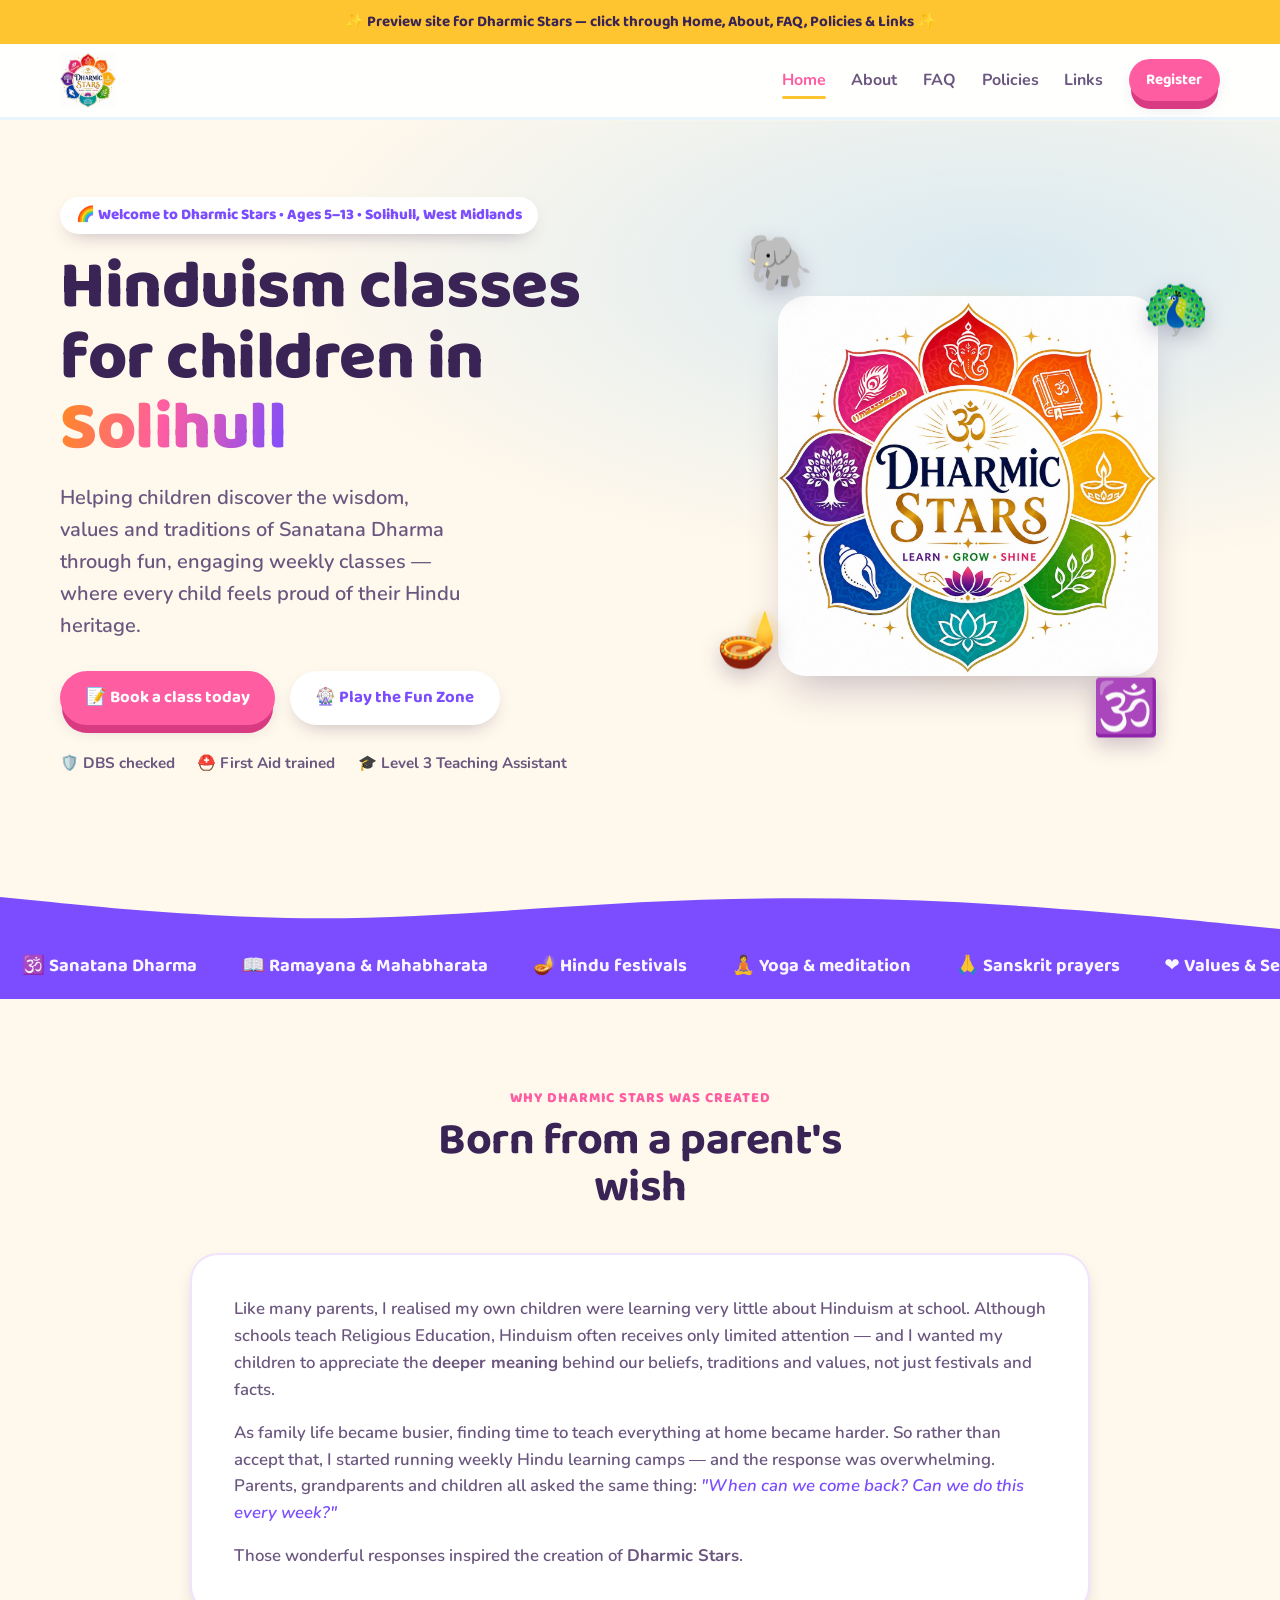
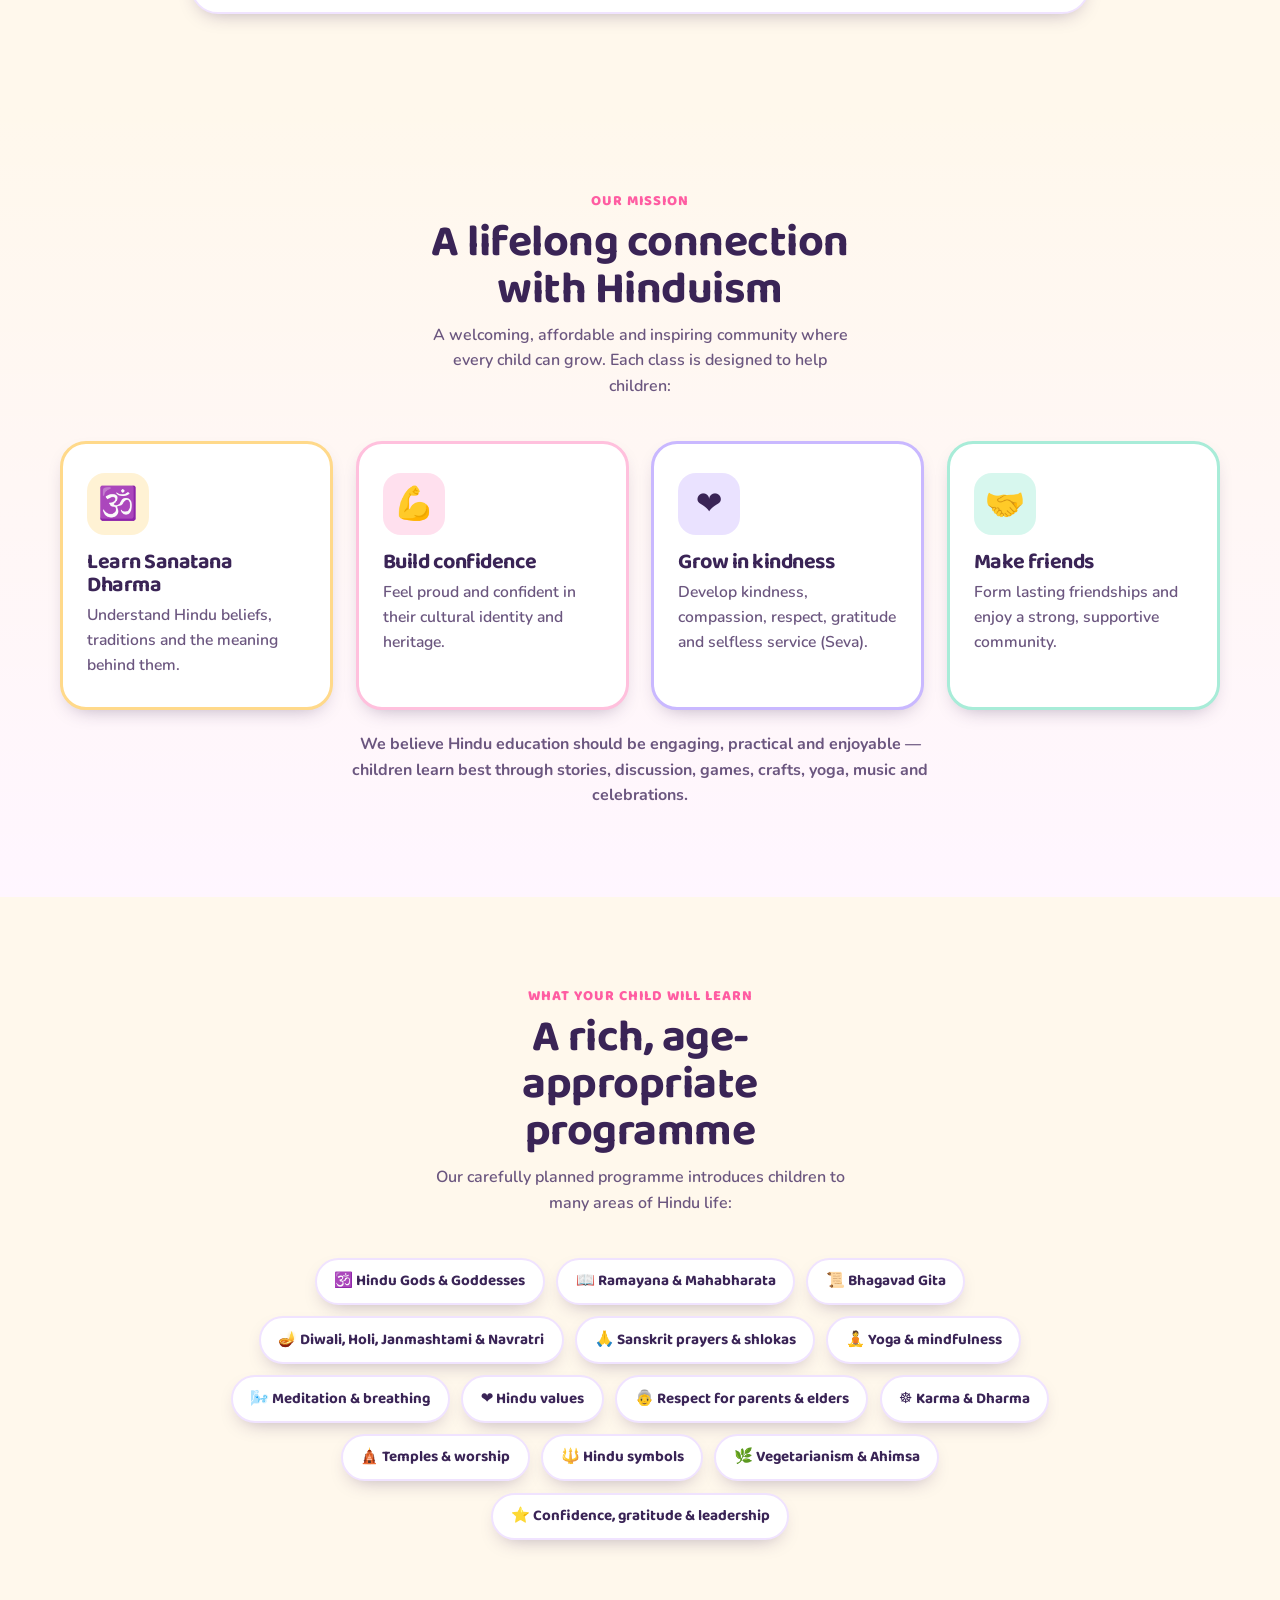
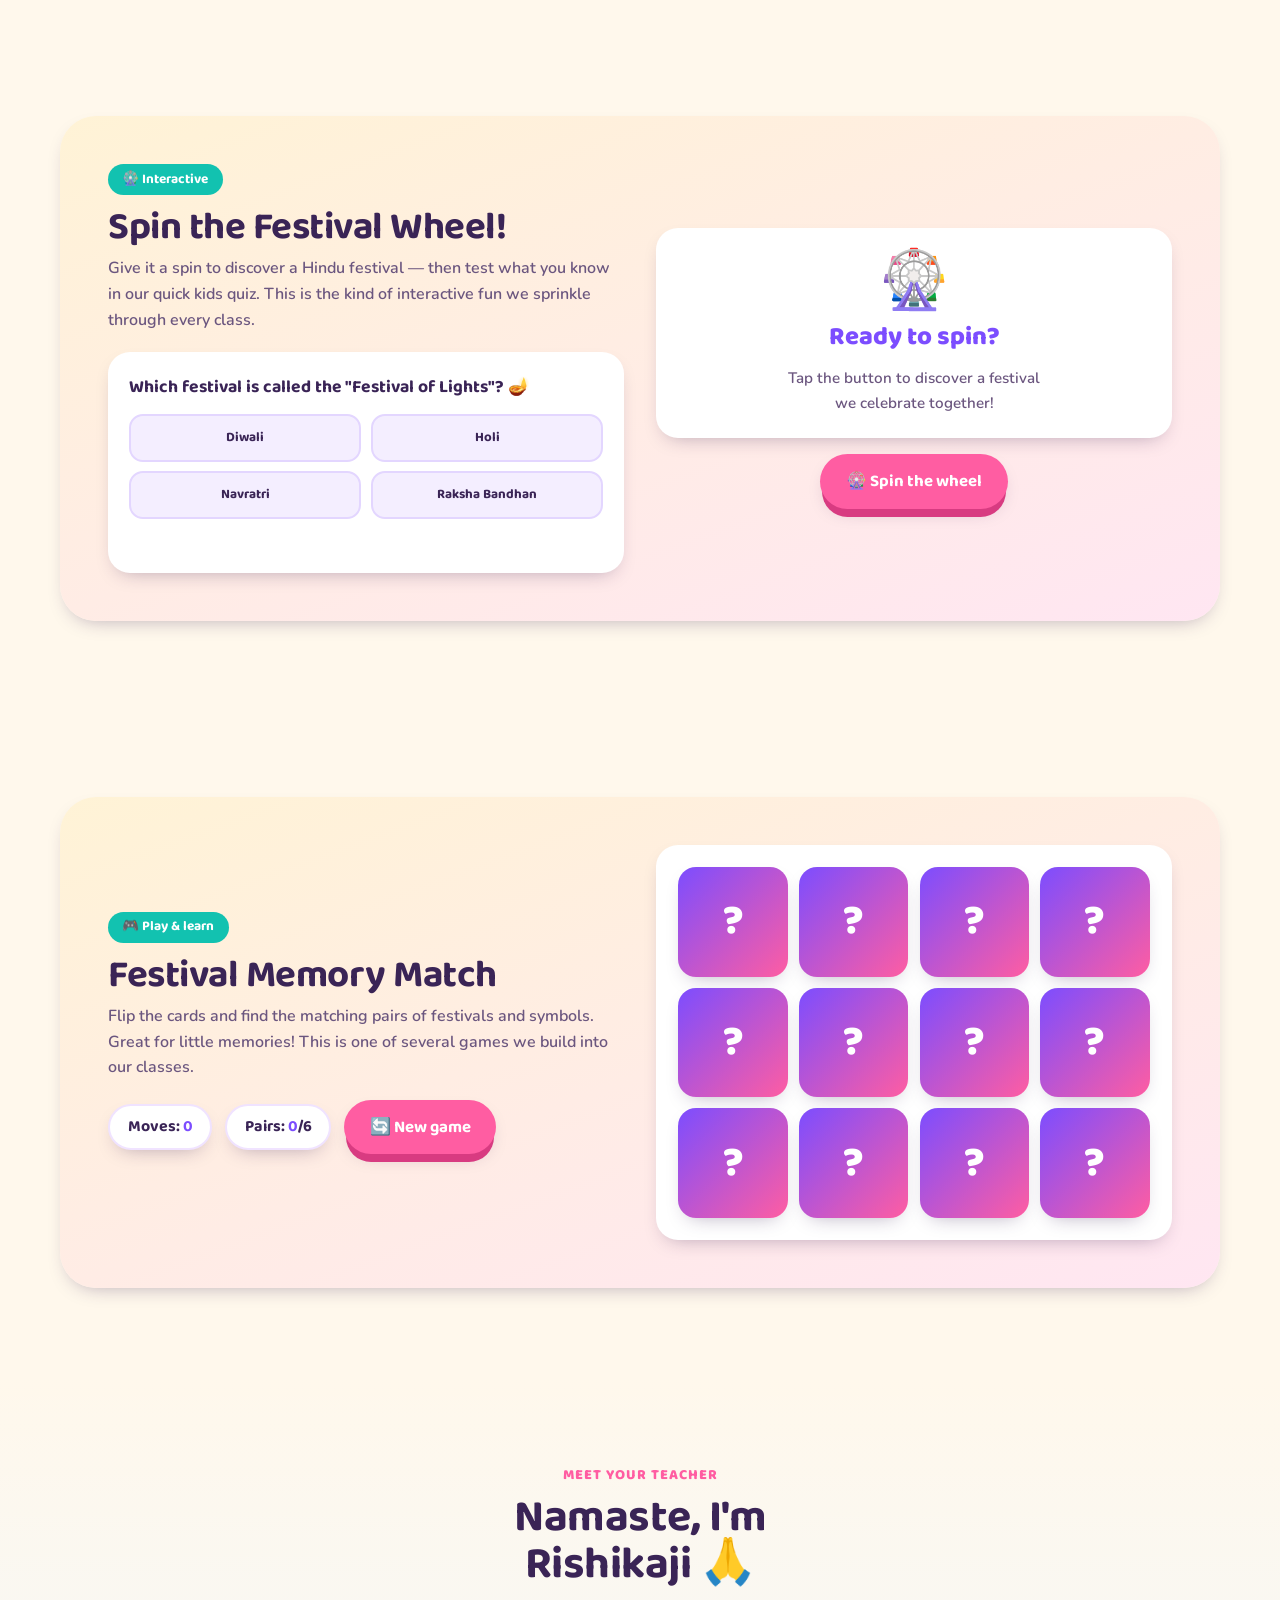
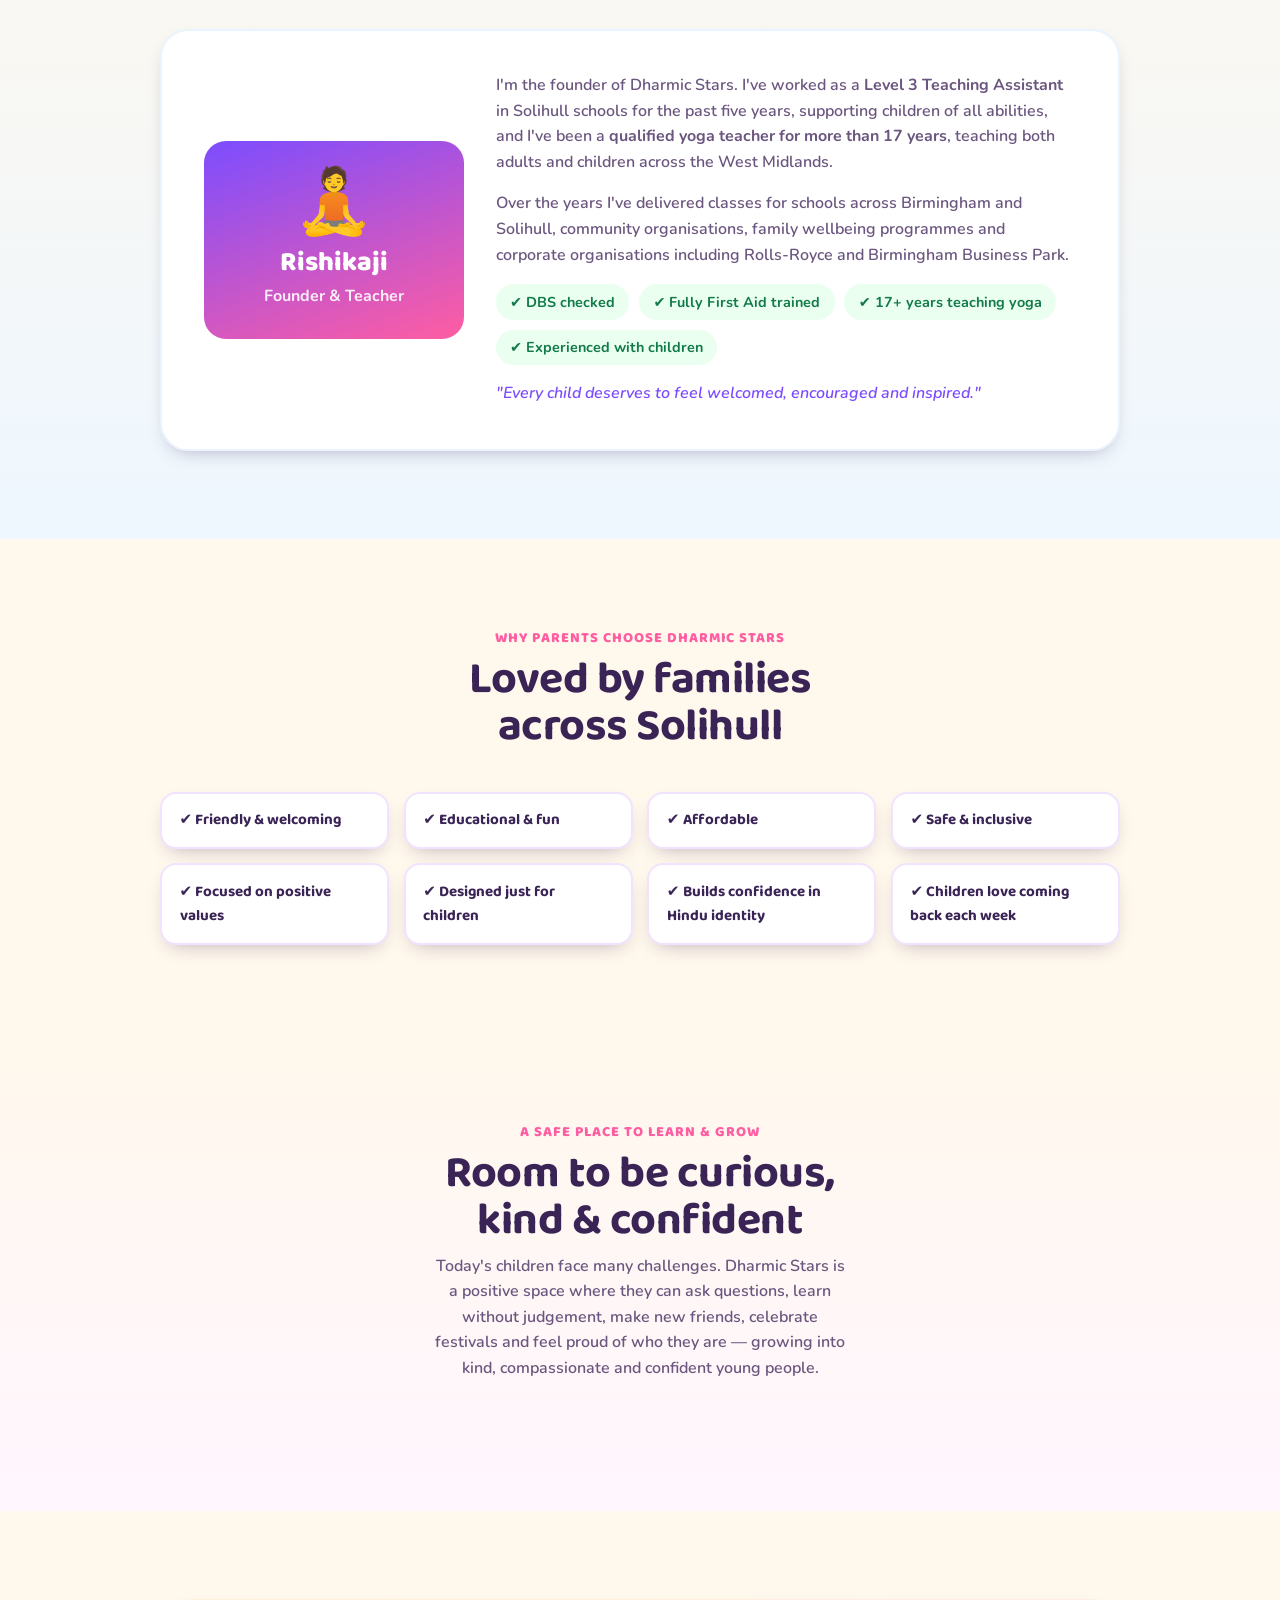
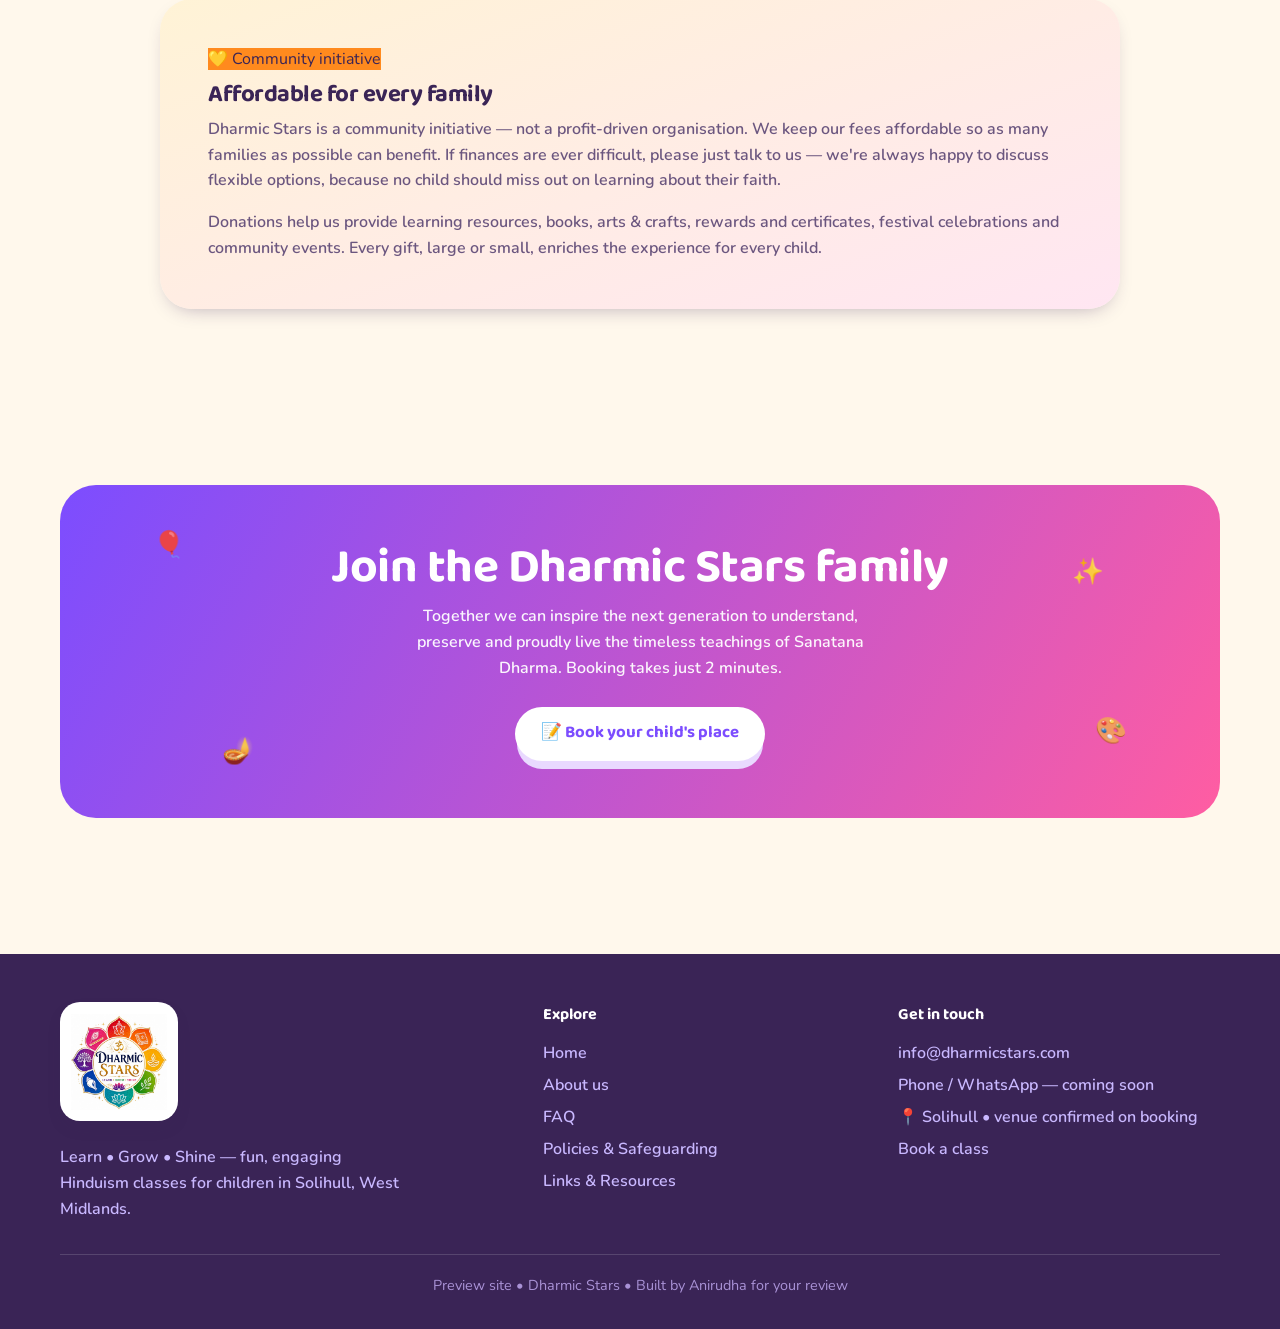
==== commit 0cab5962: "Set age range to 5-13 consistently per client confirmation" ====
--- a/index.html
+++ b/index.html
@@ -33,7 +33,7 @@
 <section class="hero">
   <div class="wrap hero-grid">
     <div class="reveal in">
-      <span class="eyebrow">🌈 Welcome to Dharmic Stars • Solihull, West Midlands</span>
+      <span class="eyebrow">🌈 Welcome to Dharmic Stars • Ages 5–13 • Solihull, West Midlands</span>
       <h1>Hinduism classes for children in <span class="grad">Solihull</span></h1>
       <p class="lead">Helping children discover the wisdom, values and traditions of Sanatana Dharma through fun, engaging weekly classes — where every child feels proud of their Hindu heritage.</p>
       <div class="hero-cta">
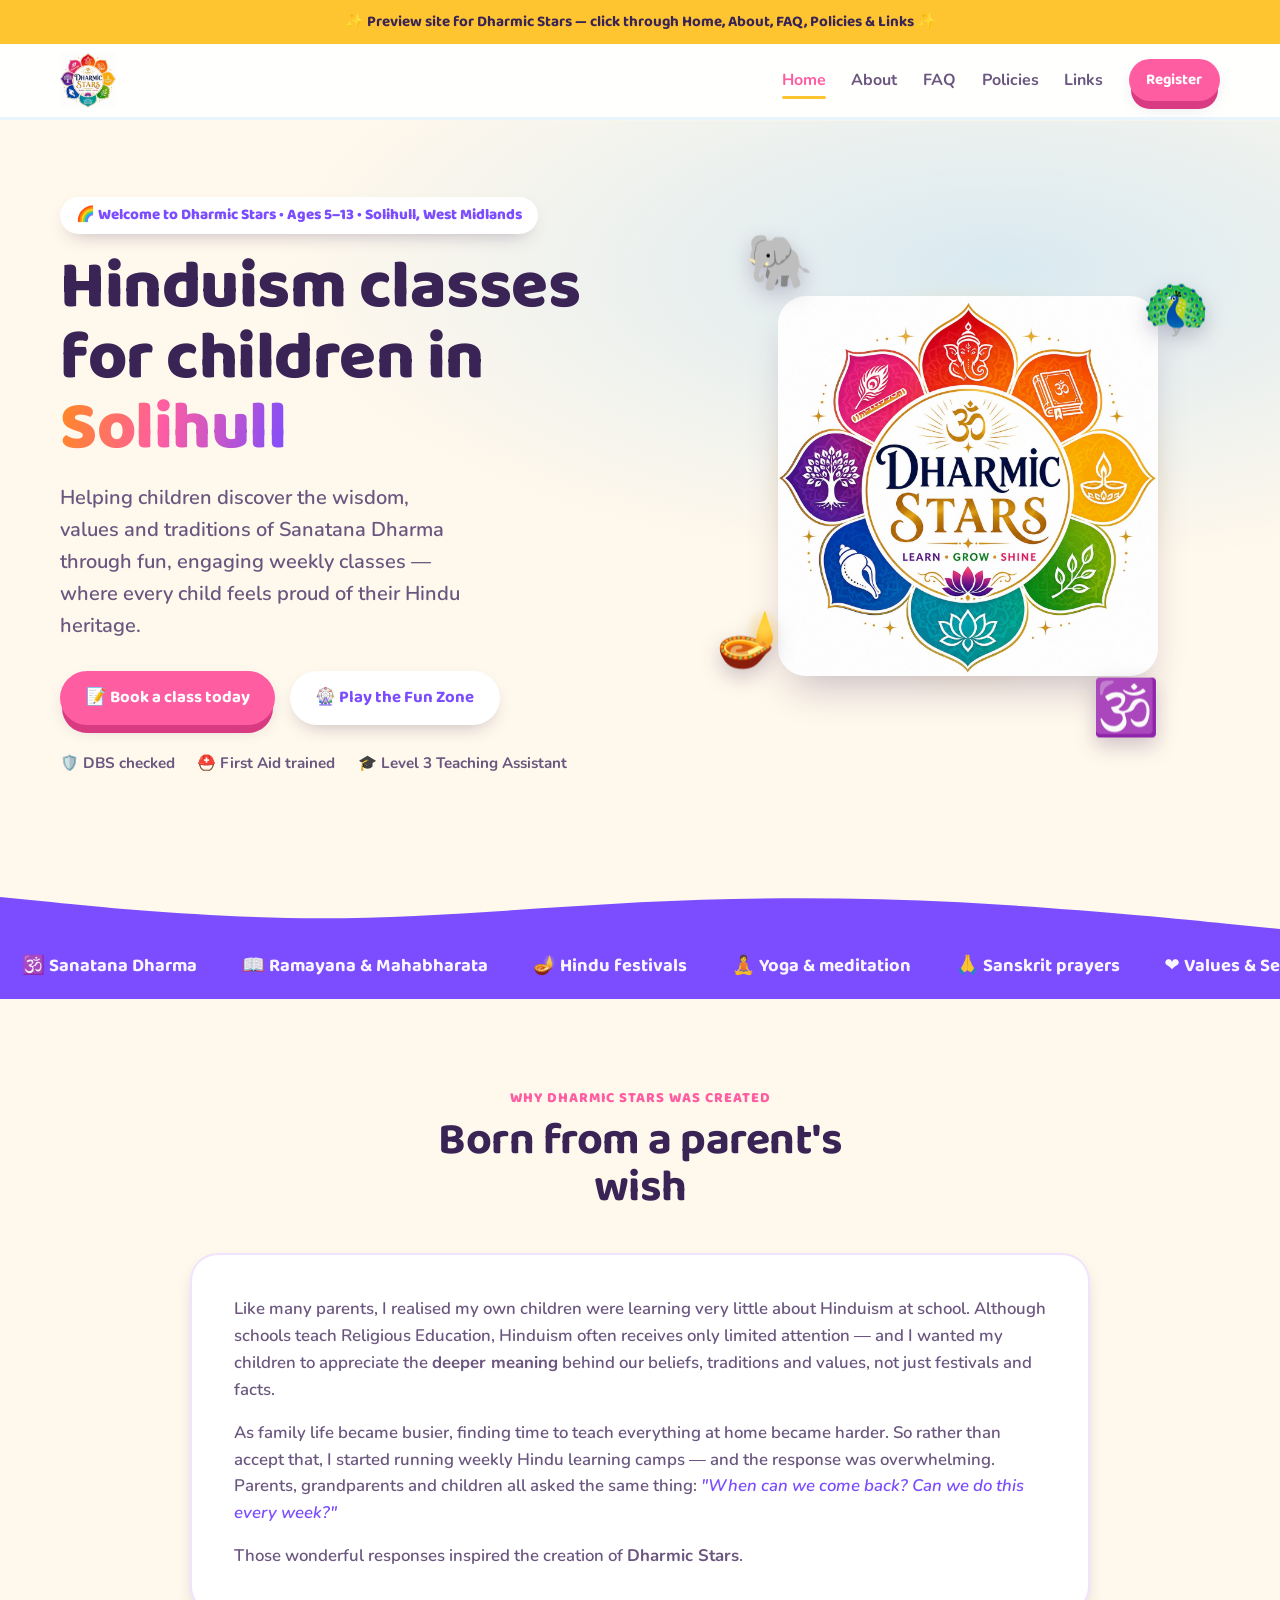
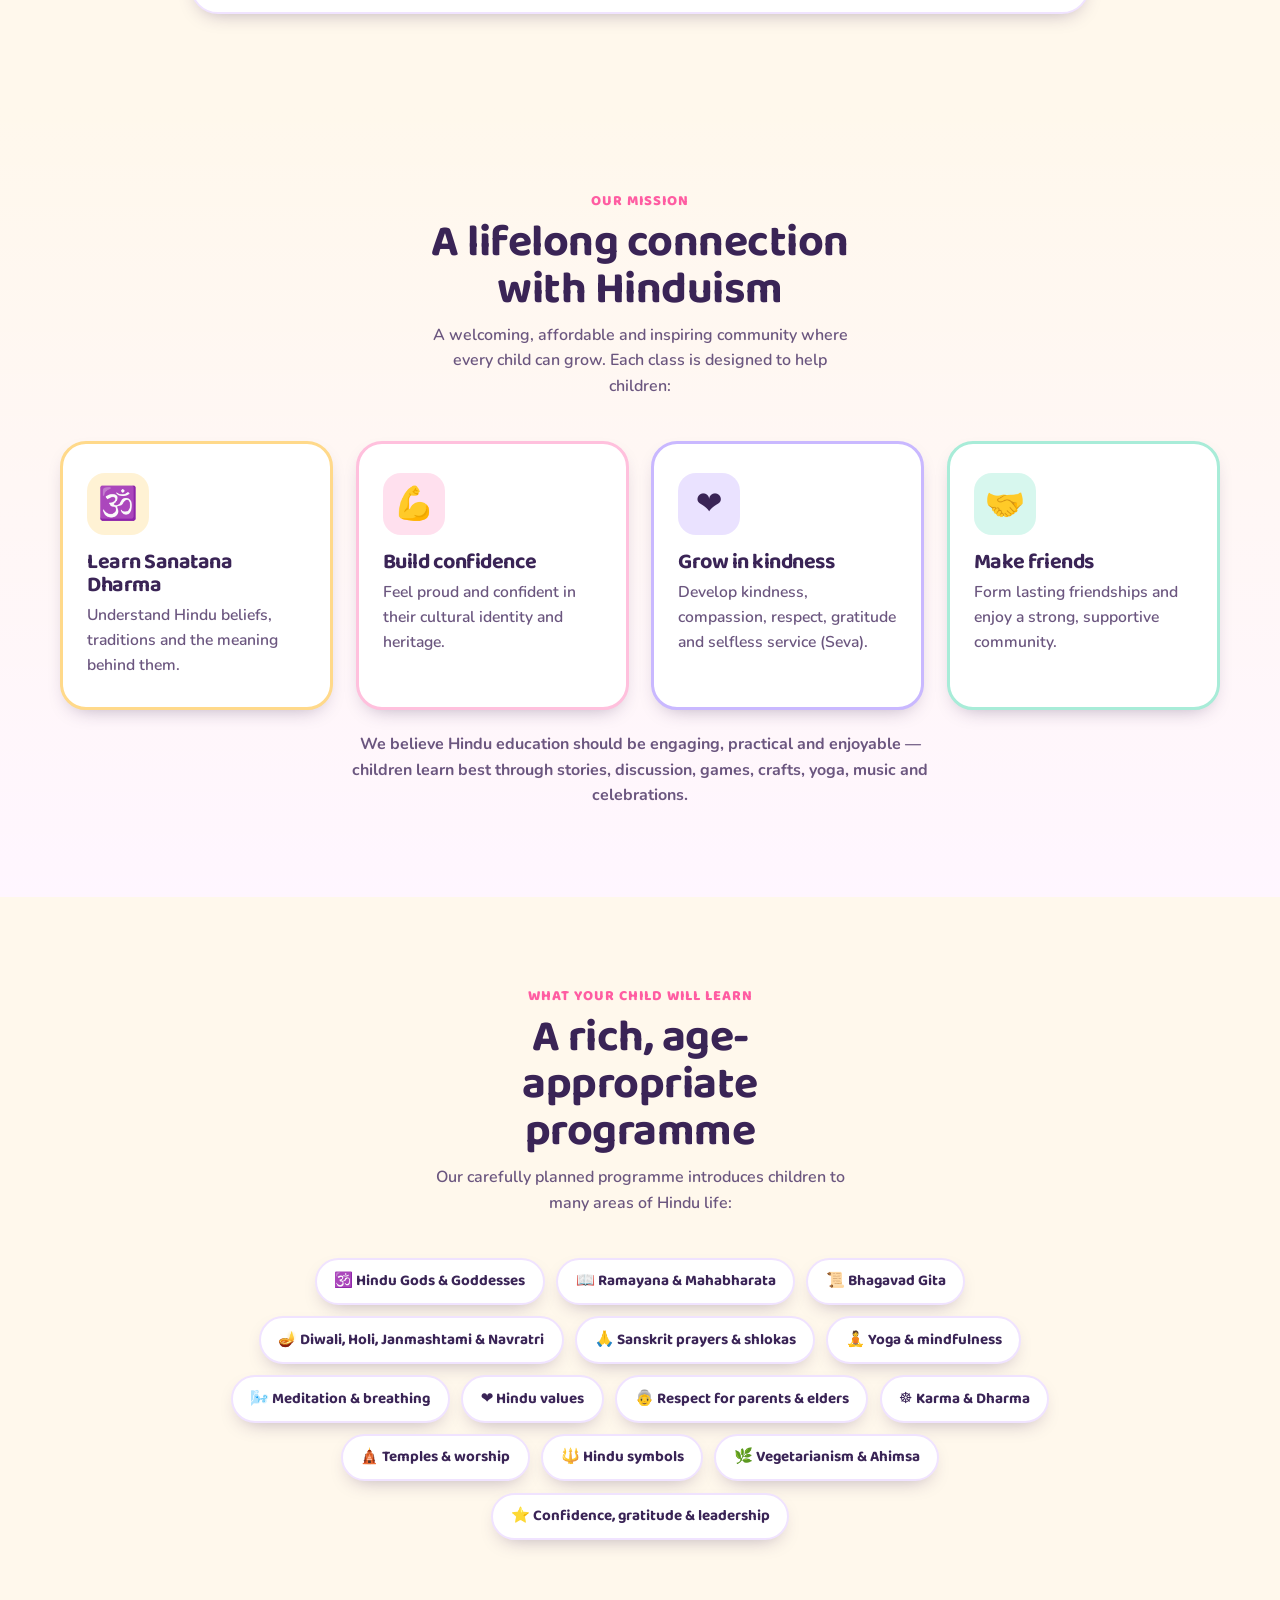
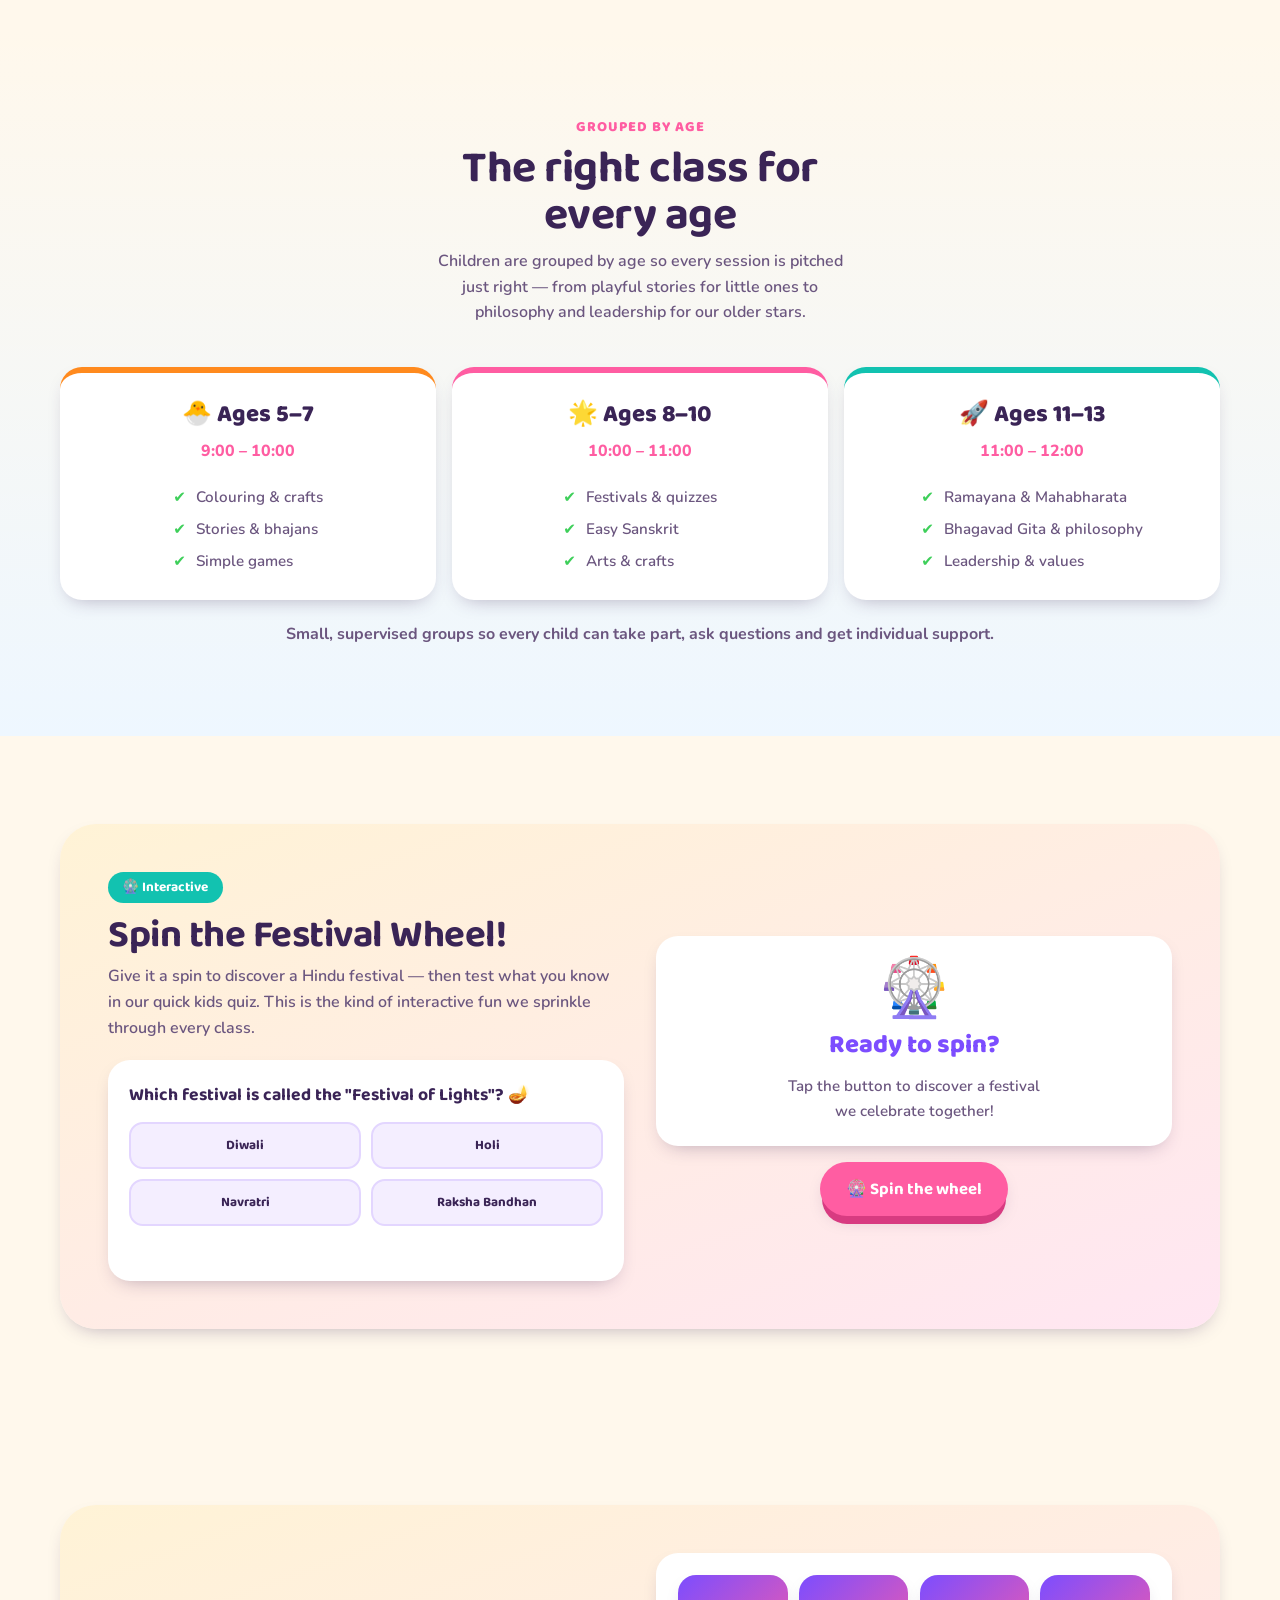
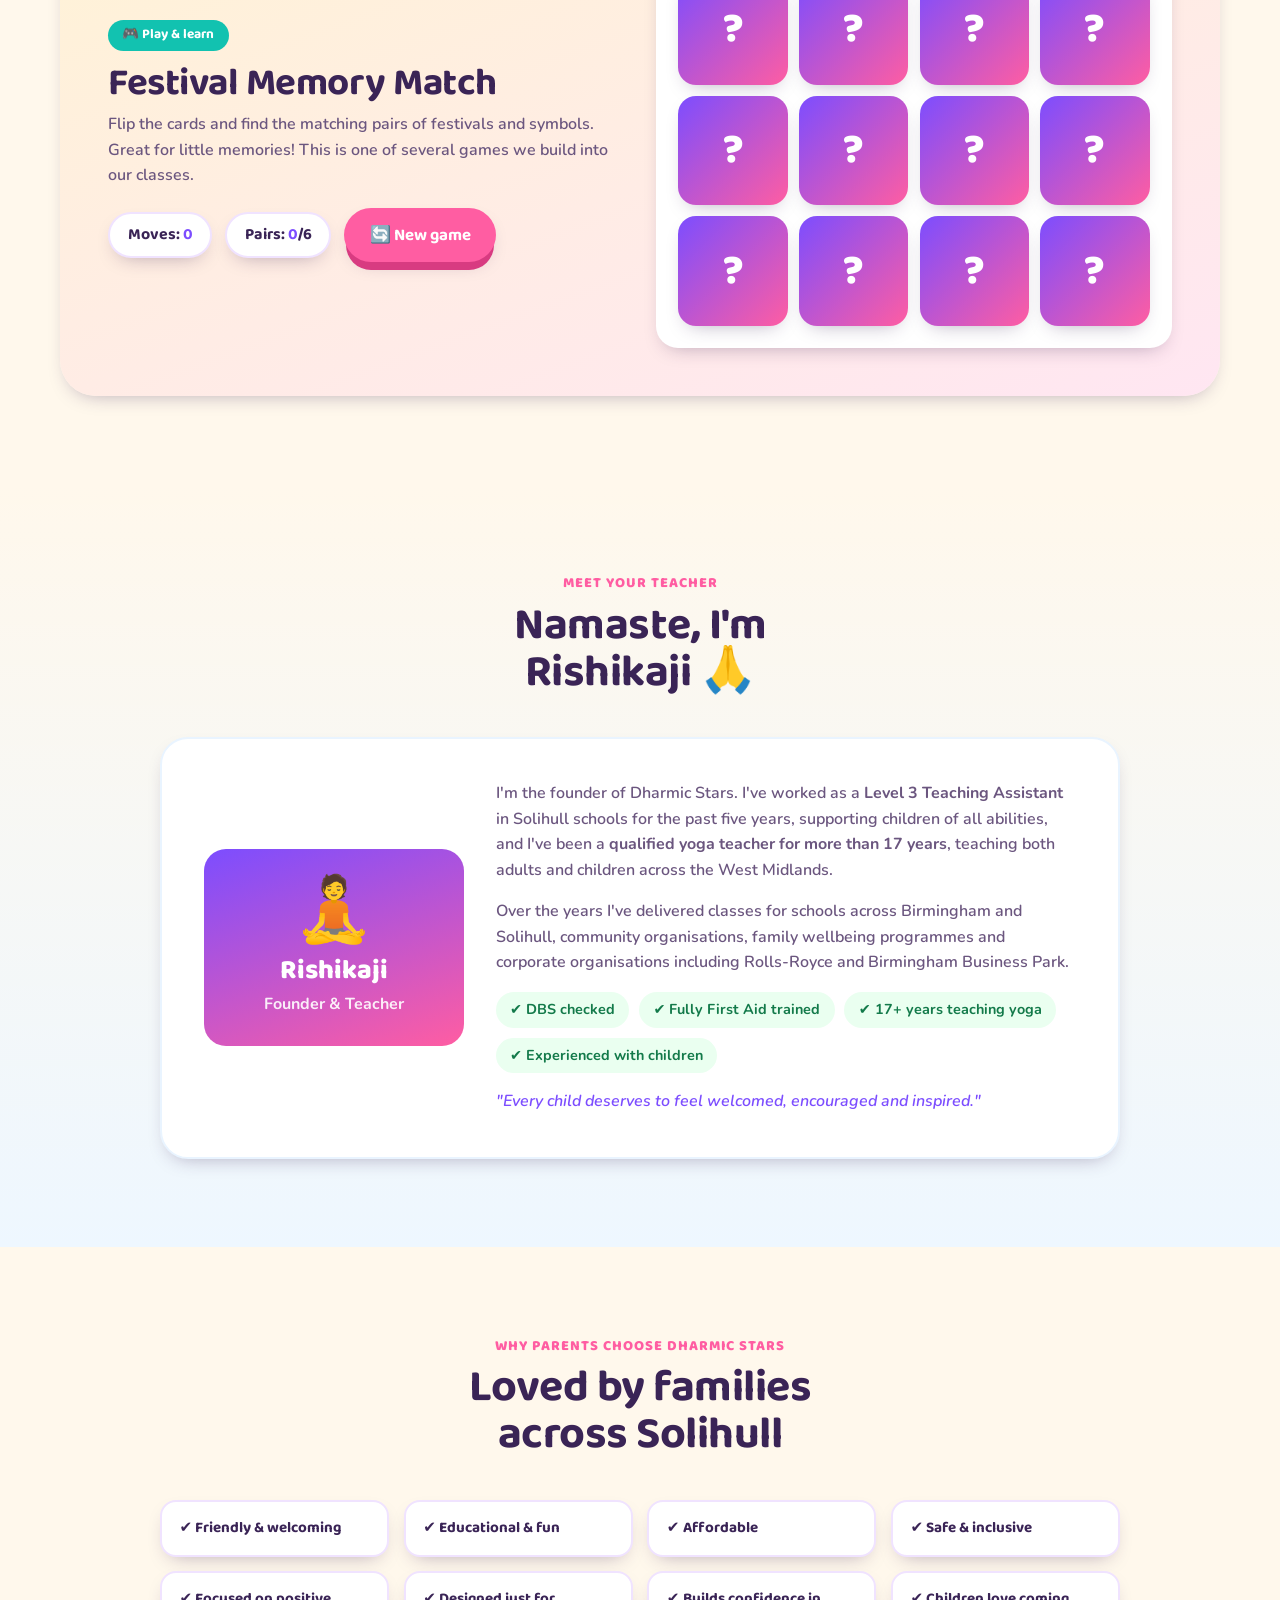
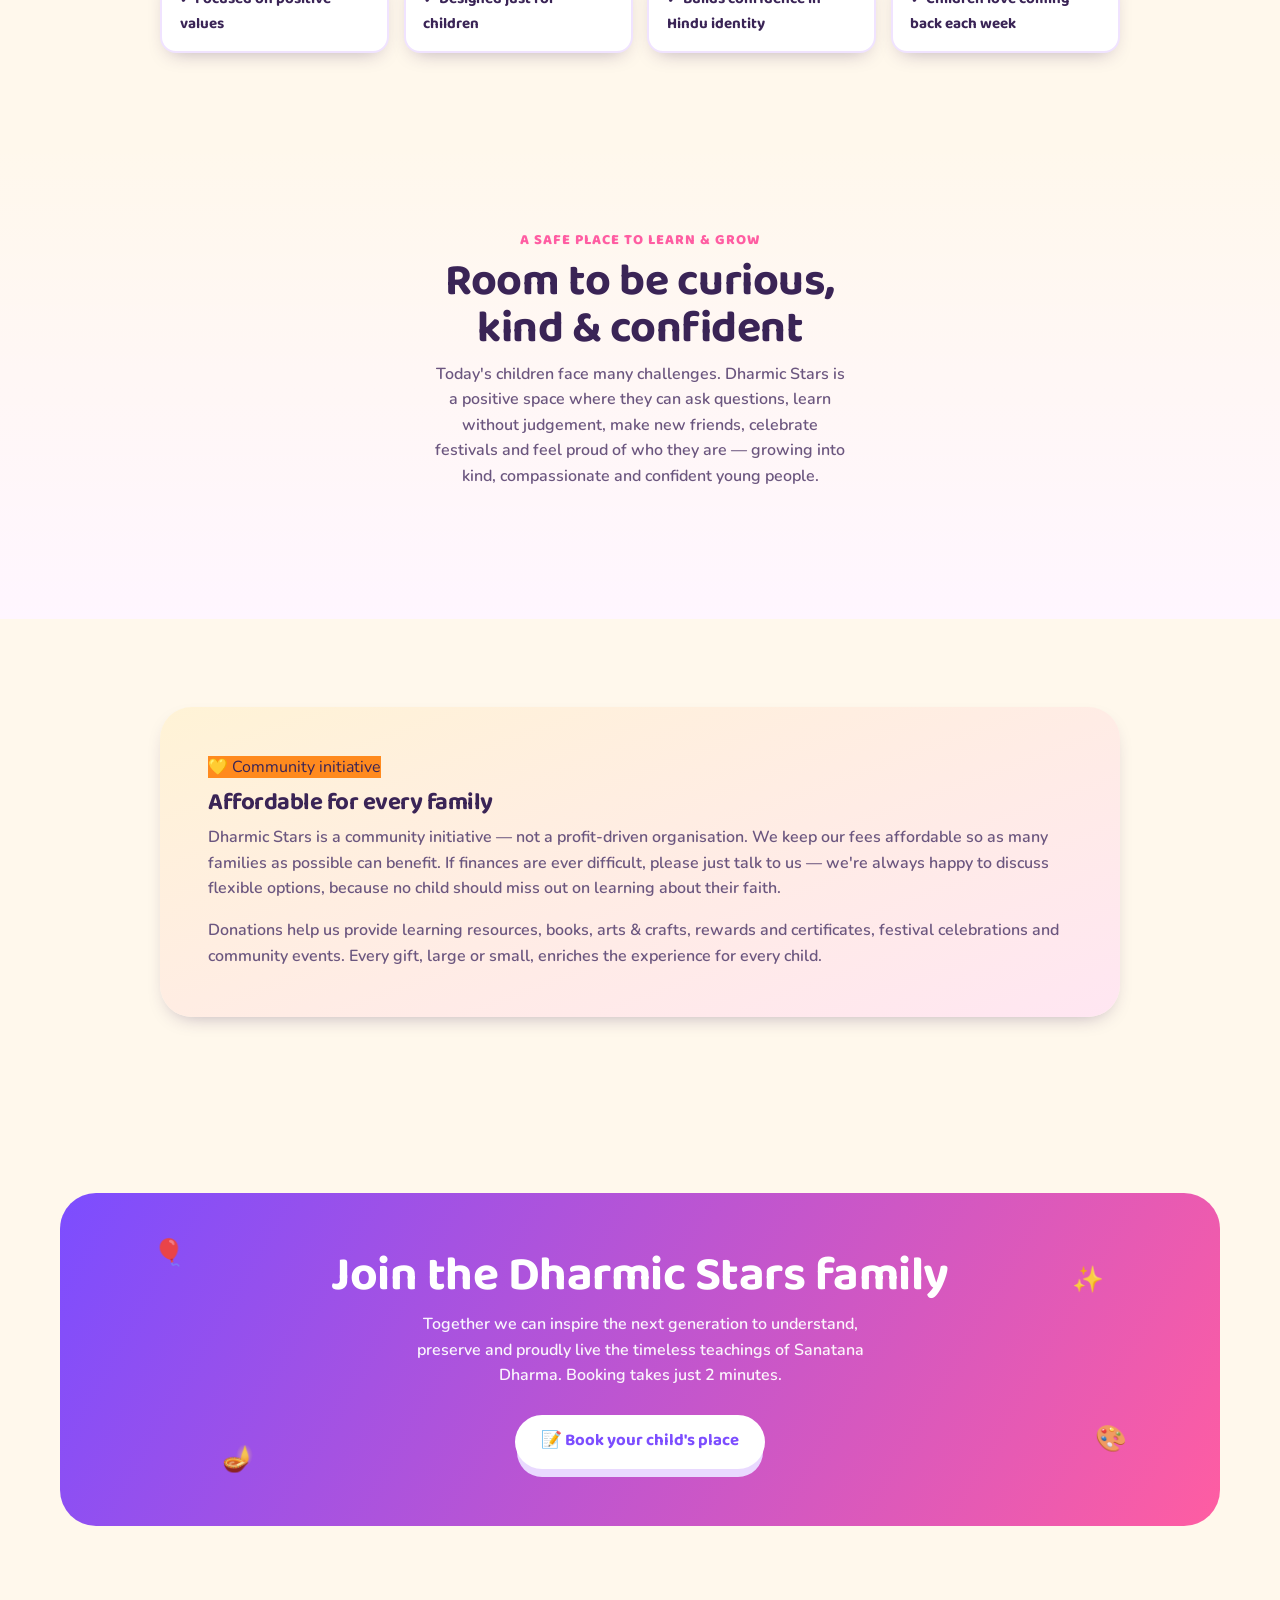
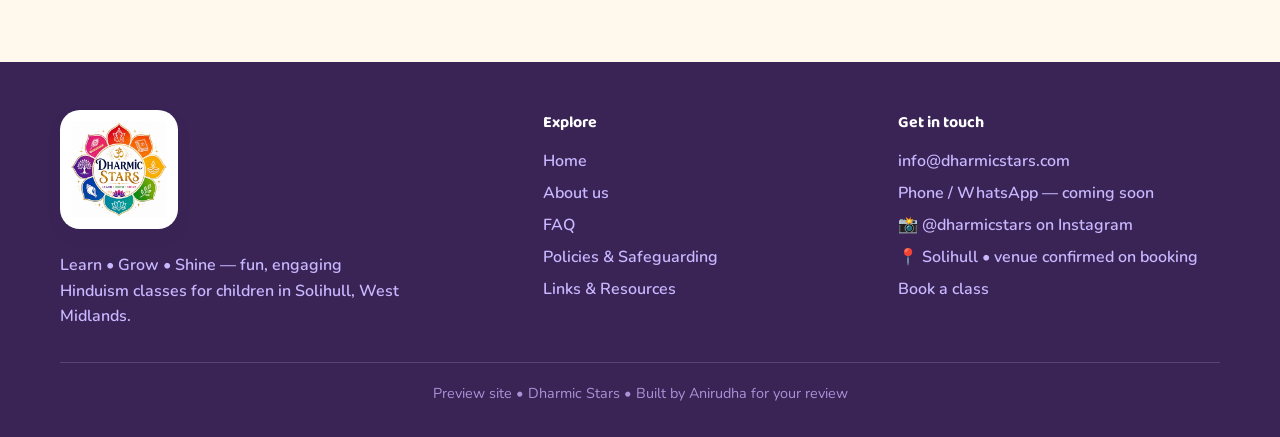
==== commit 9e01bf06: "Add age-group section (5-7/8-10/11-13 with tailored activities + confirmed times); add Instagram @dh" ====
--- a/index.html
+++ b/index.html
@@ -123,6 +123,47 @@
       <span class="topic">🌿 Vegetarianism &amp; Ahimsa</span>
       <span class="topic">⭐ Confidence, gratitude &amp; leadership</span>
     </div>
+  </div>
+</section>
+
+<!-- AGE GROUPS & TIMES -->
+<section class="pad" id="ages" style="background:linear-gradient(180deg,transparent,#eef7ff)">
+  <div class="wrap">
+    <div class="sec-head reveal">
+      <div class="kicker">Grouped by age</div>
+      <h2>The right class for every age</h2>
+      <p>Children are grouped by age so every session is pitched just right — from playful stories for little ones to philosophy and leadership for our older stars.</p>
+    </div>
+    <div class="sched">
+      <div class="slot reveal">
+        <div class="age">🐣 Ages 5–7</div>
+        <div class="time">9:00 – 10:00</div>
+        <ul class="slot-list">
+          <li>Colouring &amp; crafts</li>
+          <li>Stories &amp; bhajans</li>
+          <li>Simple games</li>
+        </ul>
+      </div>
+      <div class="slot reveal">
+        <div class="age">🌟 Ages 8–10</div>
+        <div class="time">10:00 – 11:00</div>
+        <ul class="slot-list">
+          <li>Festivals &amp; quizzes</li>
+          <li>Easy Sanskrit</li>
+          <li>Arts &amp; crafts</li>
+        </ul>
+      </div>
+      <div class="slot reveal">
+        <div class="age">🚀 Ages 11–13</div>
+        <div class="time">11:00 – 12:00</div>
+        <ul class="slot-list">
+          <li>Ramayana &amp; Mahabharata</li>
+          <li>Bhagavad Gita &amp; philosophy</li>
+          <li>Leadership &amp; values</li>
+        </ul>
+      </div>
+    </div>
+    <p style="text-align:center;margin-top:1.4rem;color:var(--ink-soft);font-weight:700">Small, supervised groups so every child can take part, ask questions and get individual support.</p>
   </div>
 </section>
 
@@ -288,6 +329,7 @@
       <h4>Get in touch</h4>
       <a href="mailto:info@dharmicstars.com">info@dharmicstars.com</a>
       <a href="#">Phone / WhatsApp — coming soon</a>
+      <a href="https://instagram.com/dharmicstars" target="_blank" rel="noopener">📸 @dharmicstars on Instagram</a>
       <a href="#">📍 Solihull • venue confirmed on booking</a>
       <a href="register.html">Book a class</a>
     </div>
--- a/style.css
+++ b/style.css
@@ -145,6 +145,9 @@
 .slot .age{font-family:var(--font-head);font-weight:800;font-size:1.5rem;color:var(--ink)}
 .slot .time{color:var(--pink);font-weight:800;margin:.3rem 0}
 .slot .focus{color:var(--ink-soft);font-weight:600;font-size:.95rem}
+.slot-list{list-style:none;margin:.7rem 0 0;padding:0;text-align:left;display:inline-block}
+.slot-list li{color:var(--ink-soft);font-weight:600;font-size:.95rem;padding:.25rem 0 .25rem 1.4rem;position:relative}
+.slot-list li::before{content:"✔";position:absolute;left:0;color:var(--leaf);font-weight:800}
 
 /* ---------- CTA BANNER ---------- */
 .enroll{background:linear-gradient(120deg,var(--grape),var(--pink));border-radius:36px;padding:clamp(2.2rem,5vw,3.6rem);text-align:center;color:#fff;position:relative;overflow:hidden}
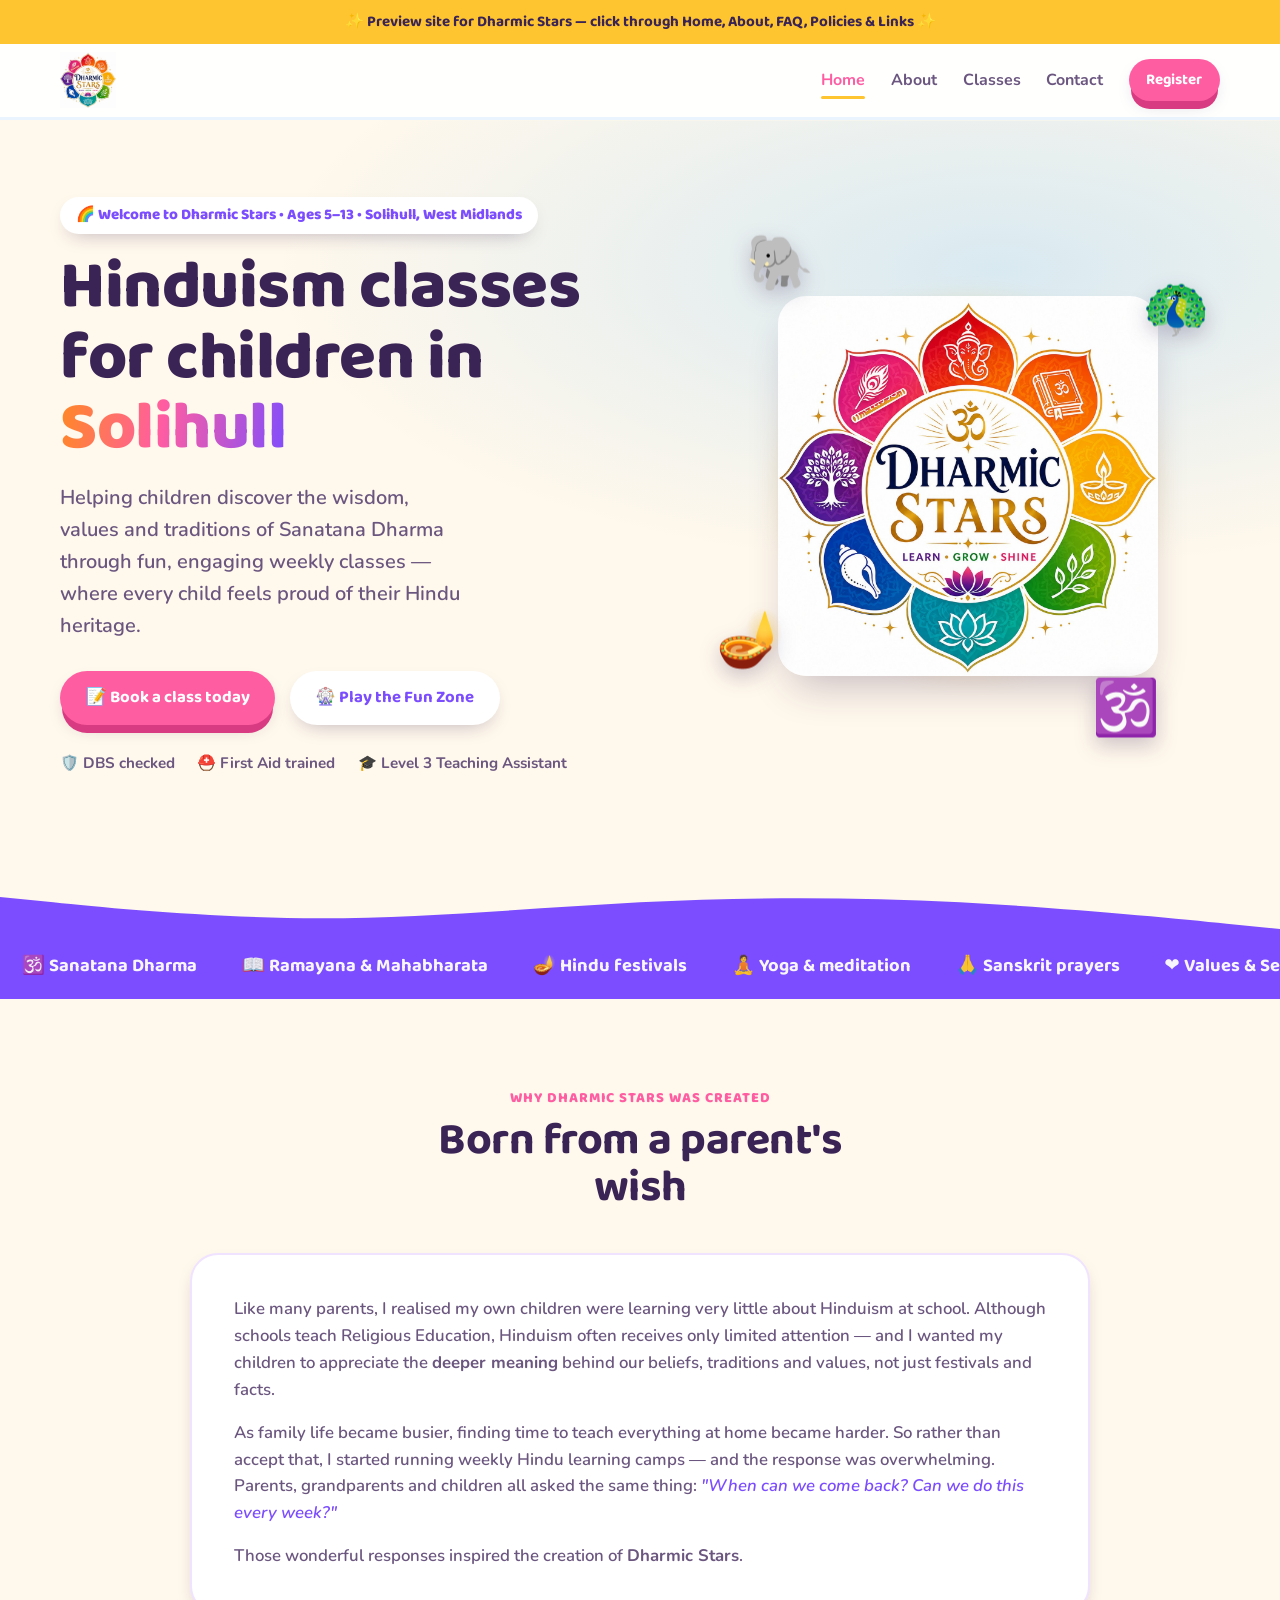
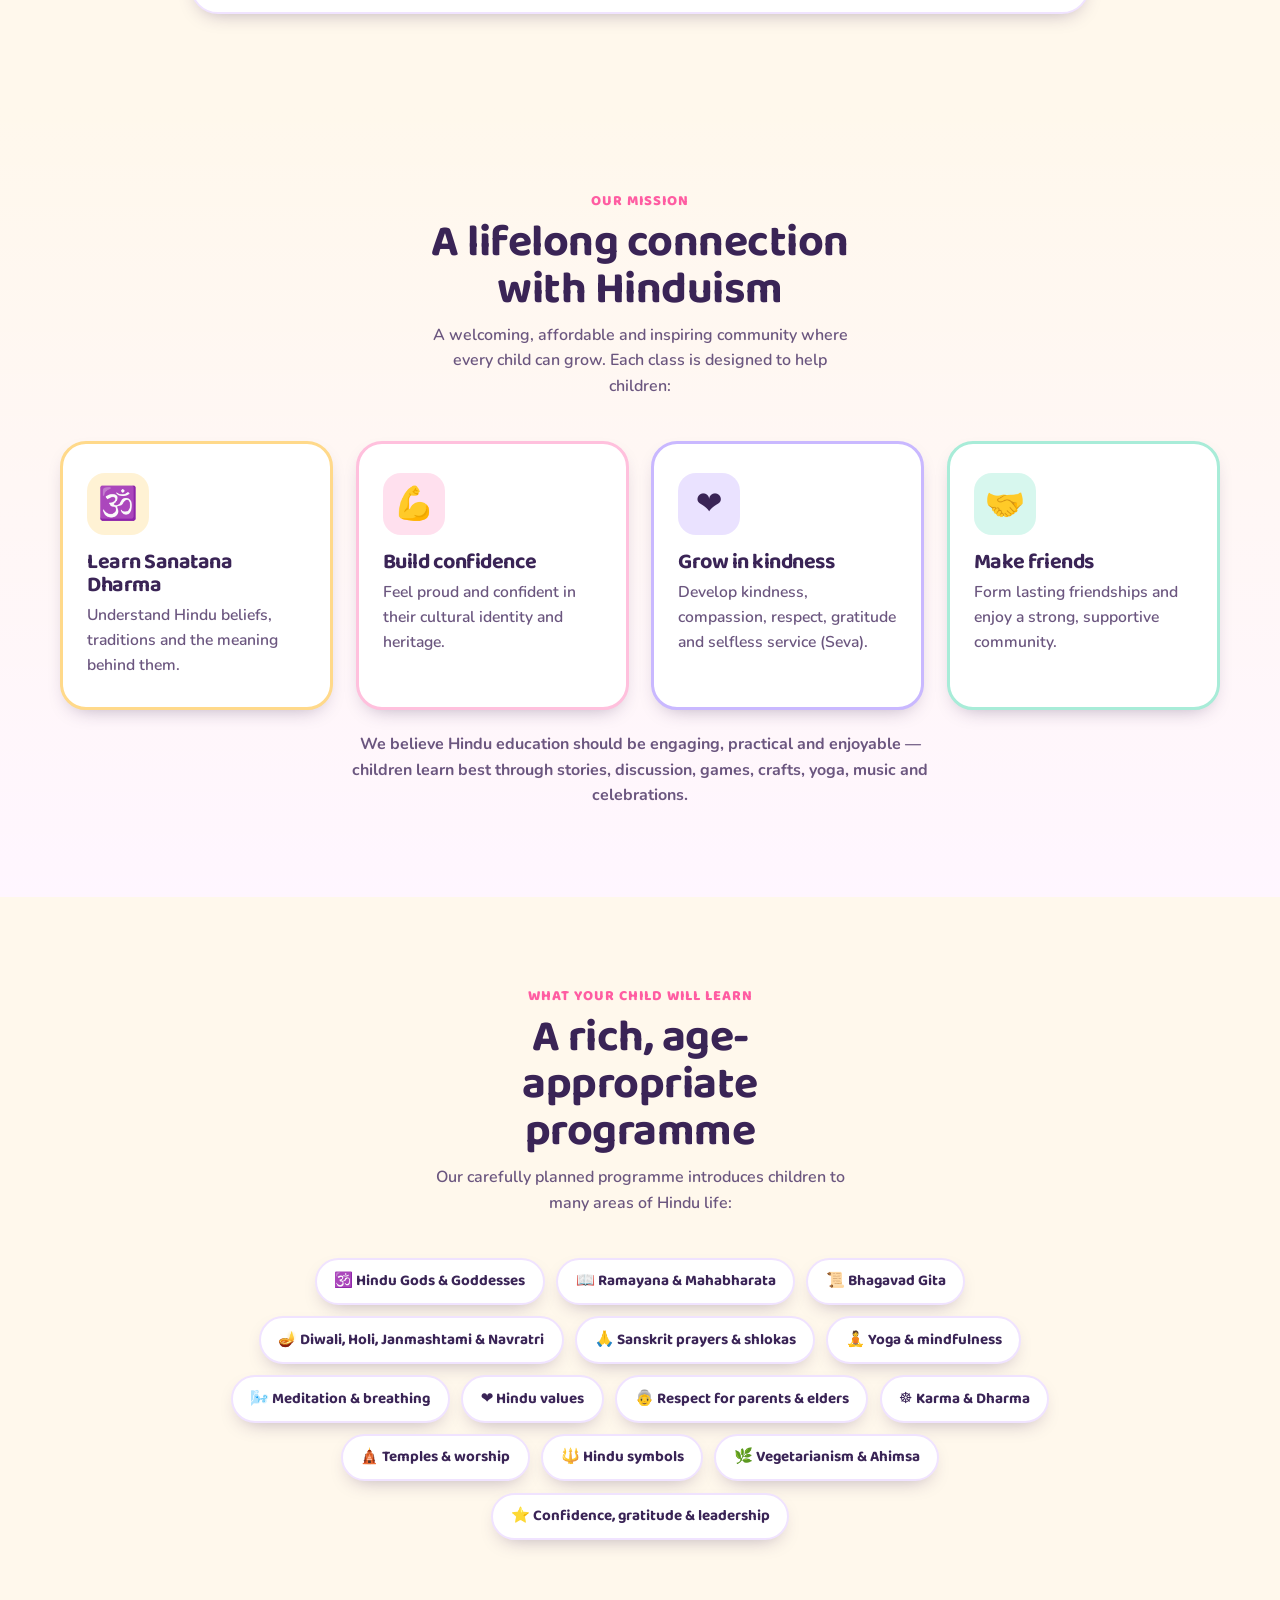
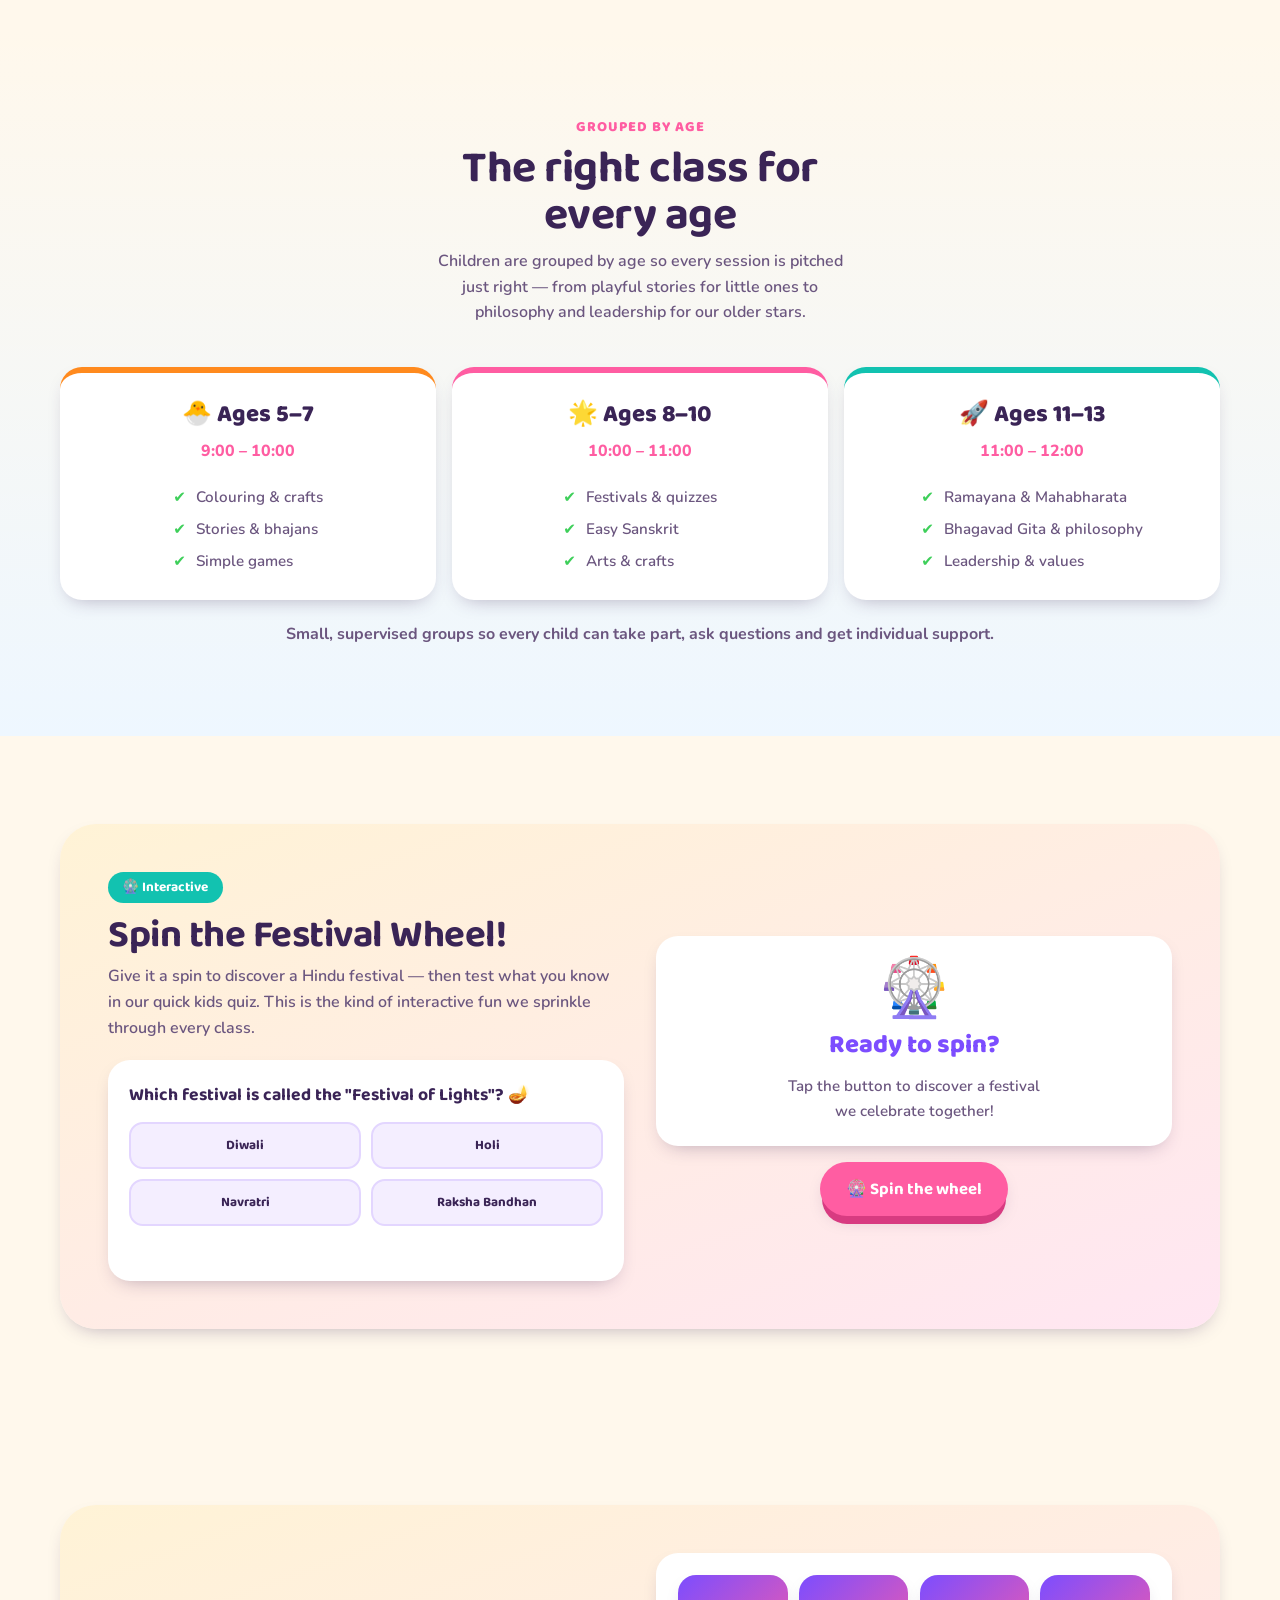
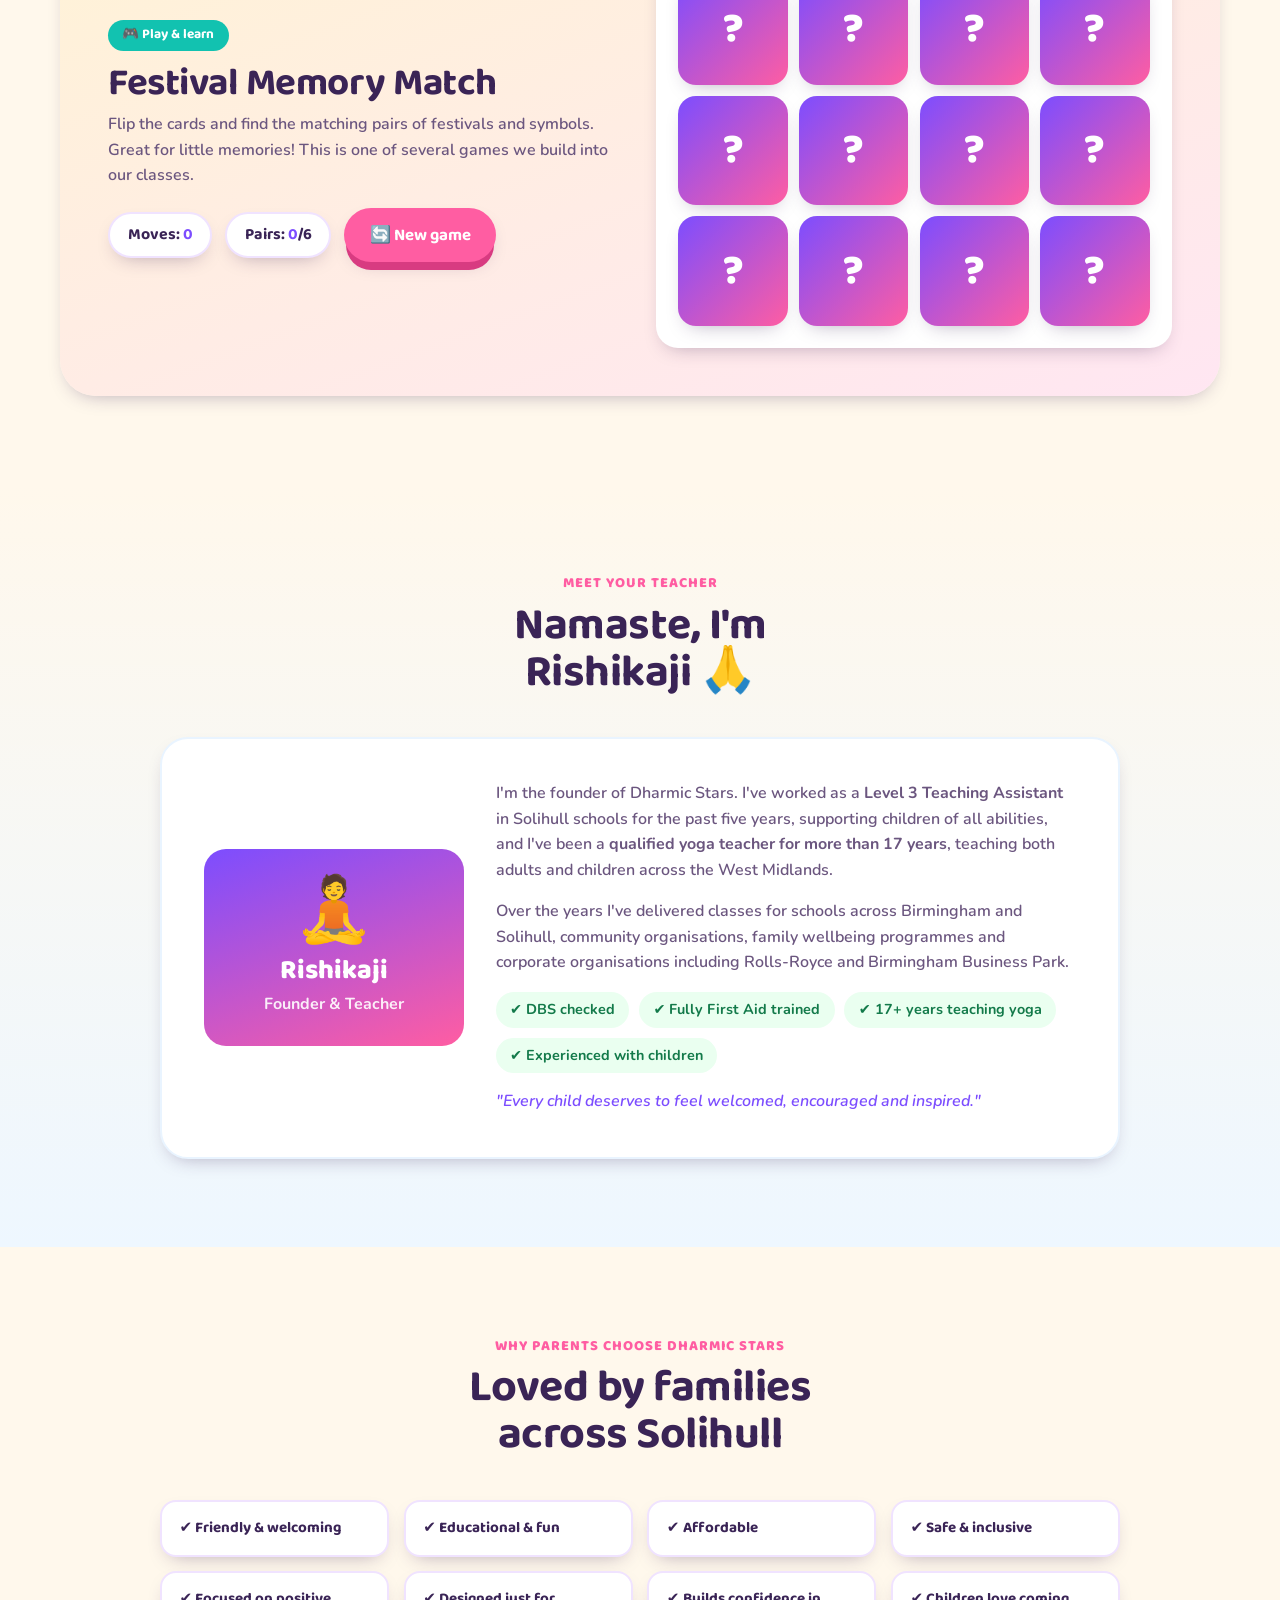
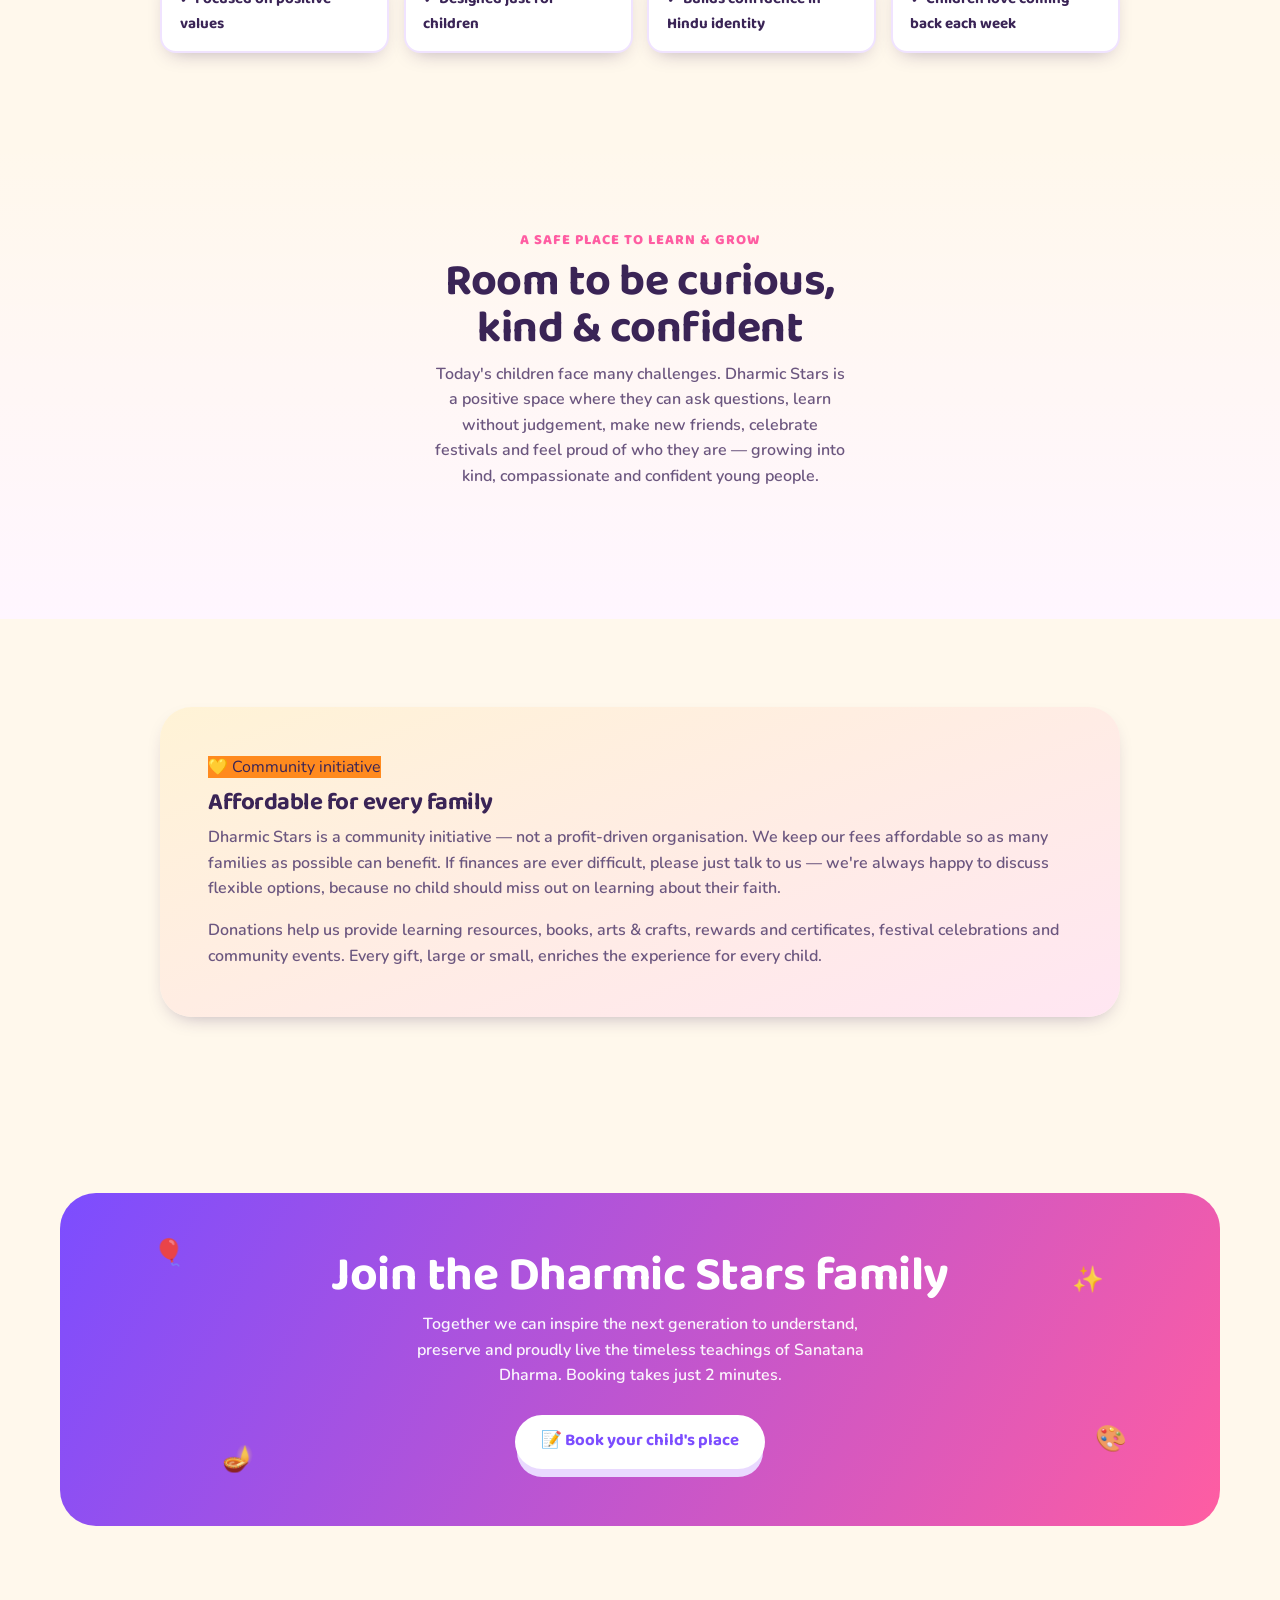
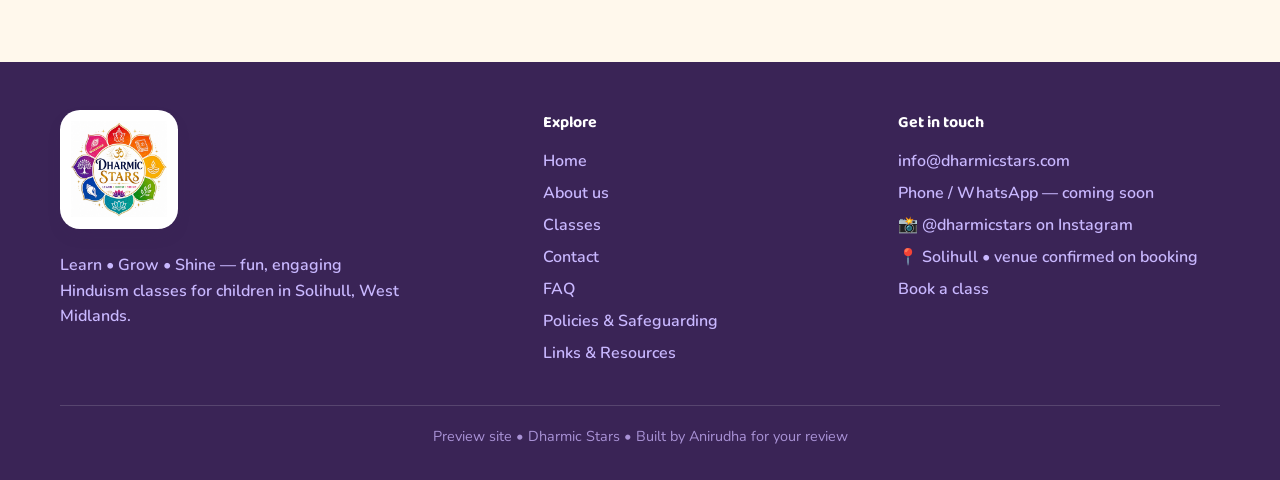
==== commit 4c7941dd: "Navigation: Home/About/Classes/Contact + new Classes & Contact pages; move FAQ/Policies/Links to foo" ====
--- a/index.html
+++ b/index.html
@@ -20,9 +20,8 @@
     <nav class="links">
       <a href="index.html" class="active">Home</a>
       <a href="about.html">About</a>
-      <a href="faq.html">FAQ</a>
-      <a href="policies.html">Policies</a>
-      <a href="links.html">Links</a>
+      <a href="classes.html">Classes</a>
+      <a href="contact.html">Contact</a>
       <a class="btn btn-primary nav-cta" href="register.html">Register</a>
     </nav>
     <button class="burger" aria-label="menu">☰</button>
@@ -321,6 +320,8 @@
       <h4>Explore</h4>
       <a href="index.html">Home</a>
       <a href="about.html">About us</a>
+      <a href="classes.html">Classes</a>
+      <a href="contact.html">Contact</a>
       <a href="faq.html">FAQ</a>
       <a href="policies.html">Policies &amp; Safeguarding</a>
       <a href="links.html">Links &amp; Resources</a>
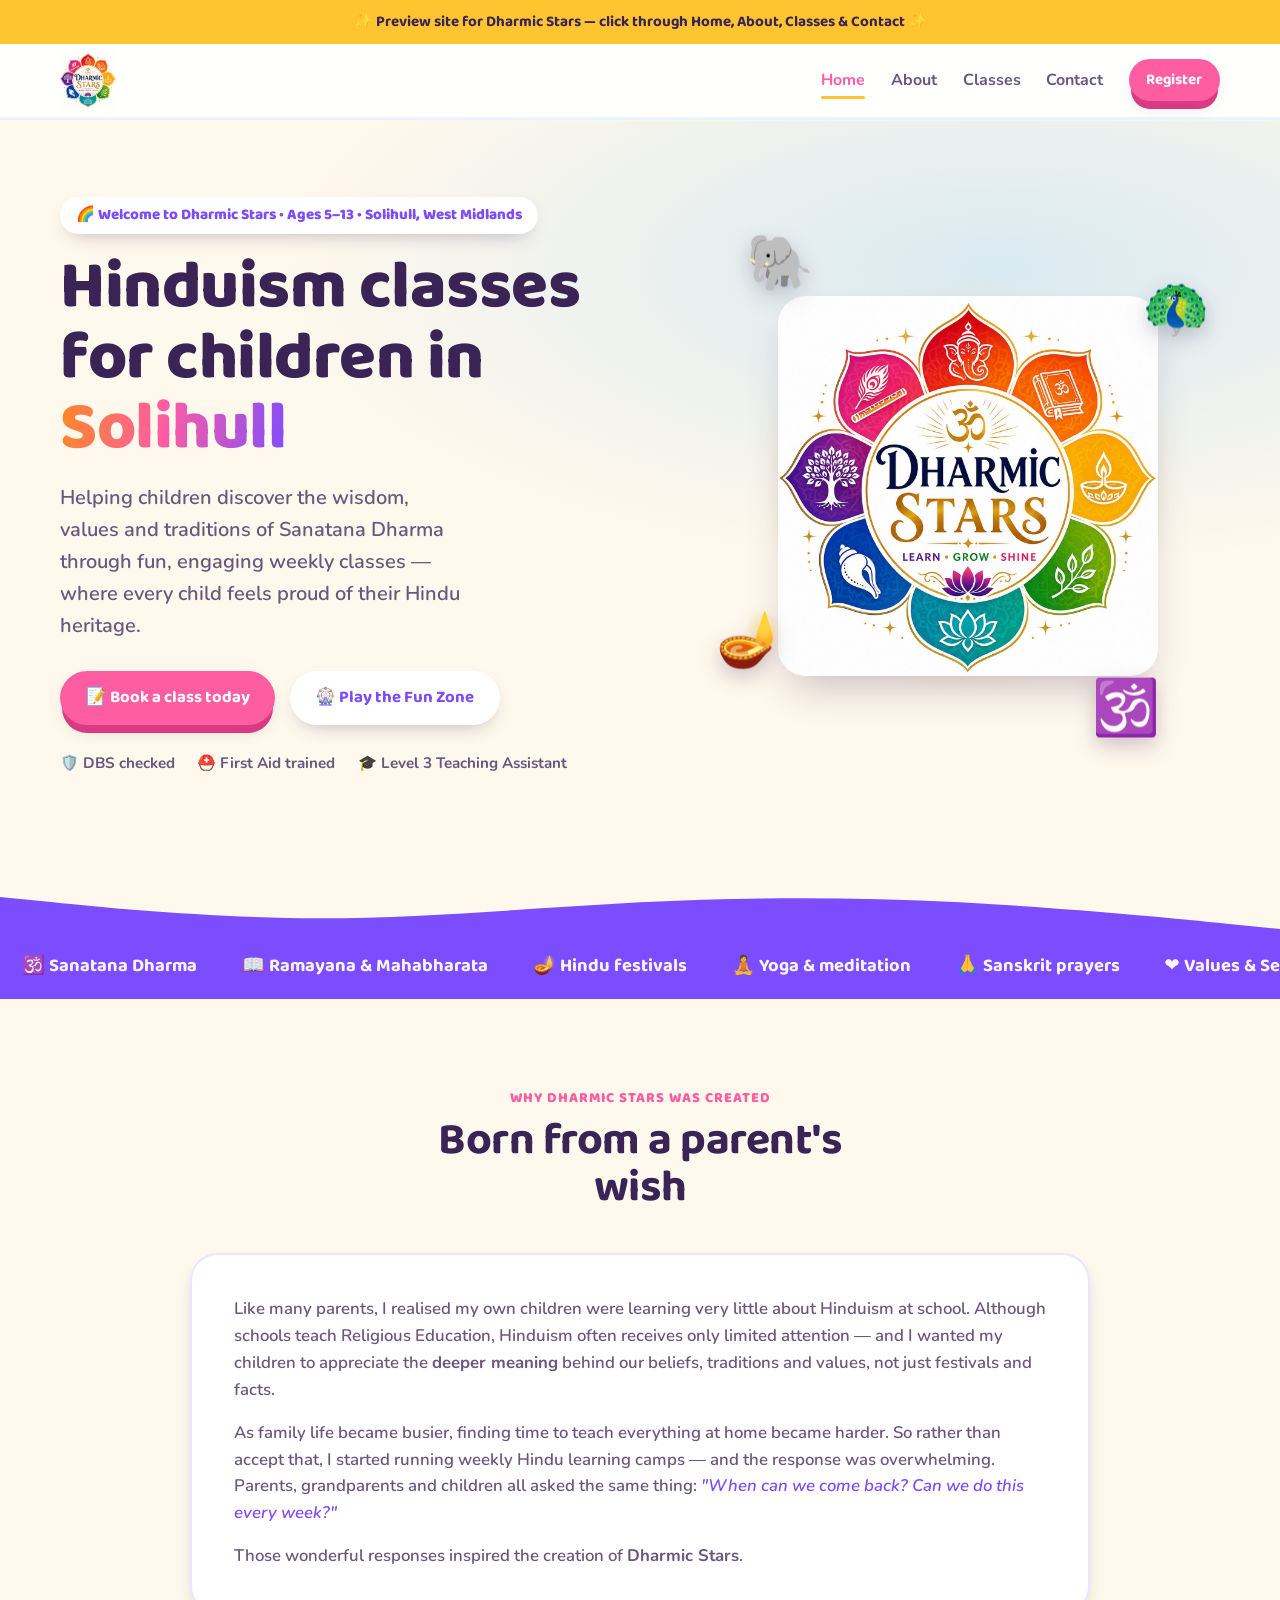
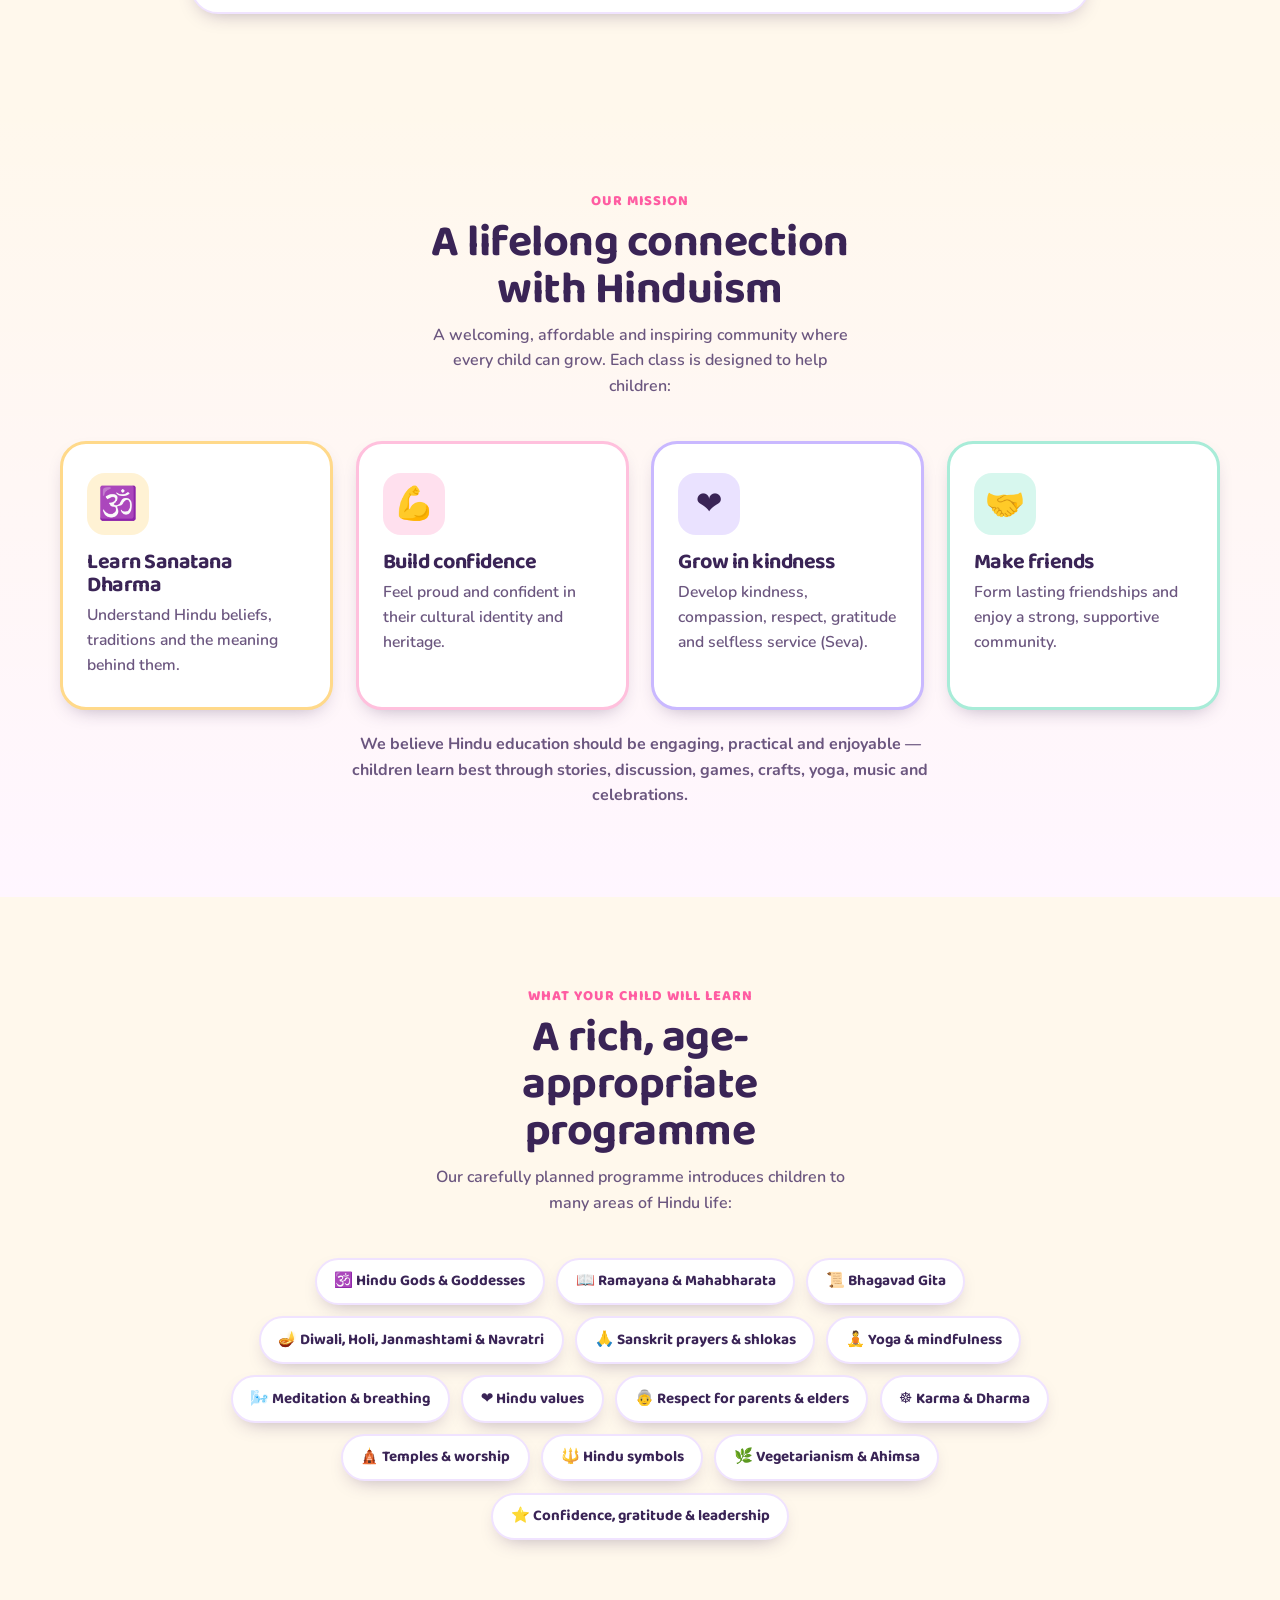
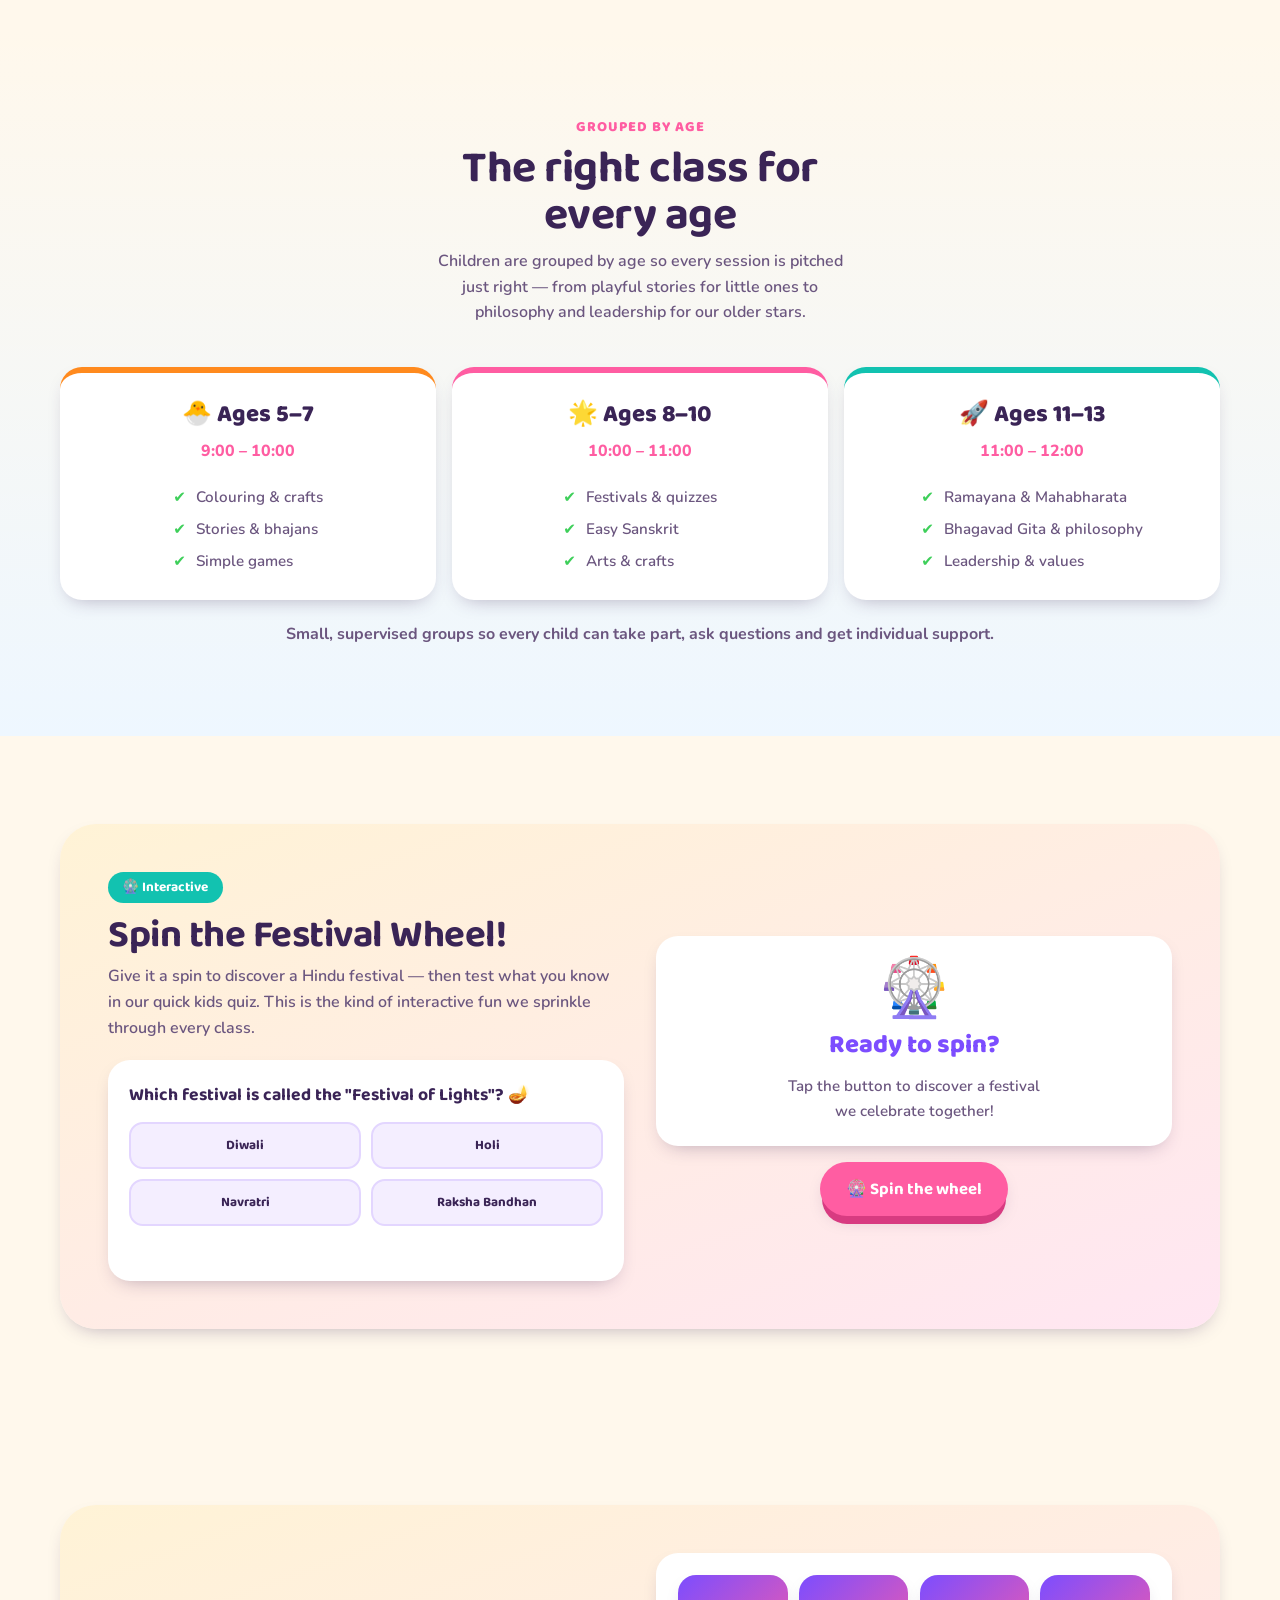
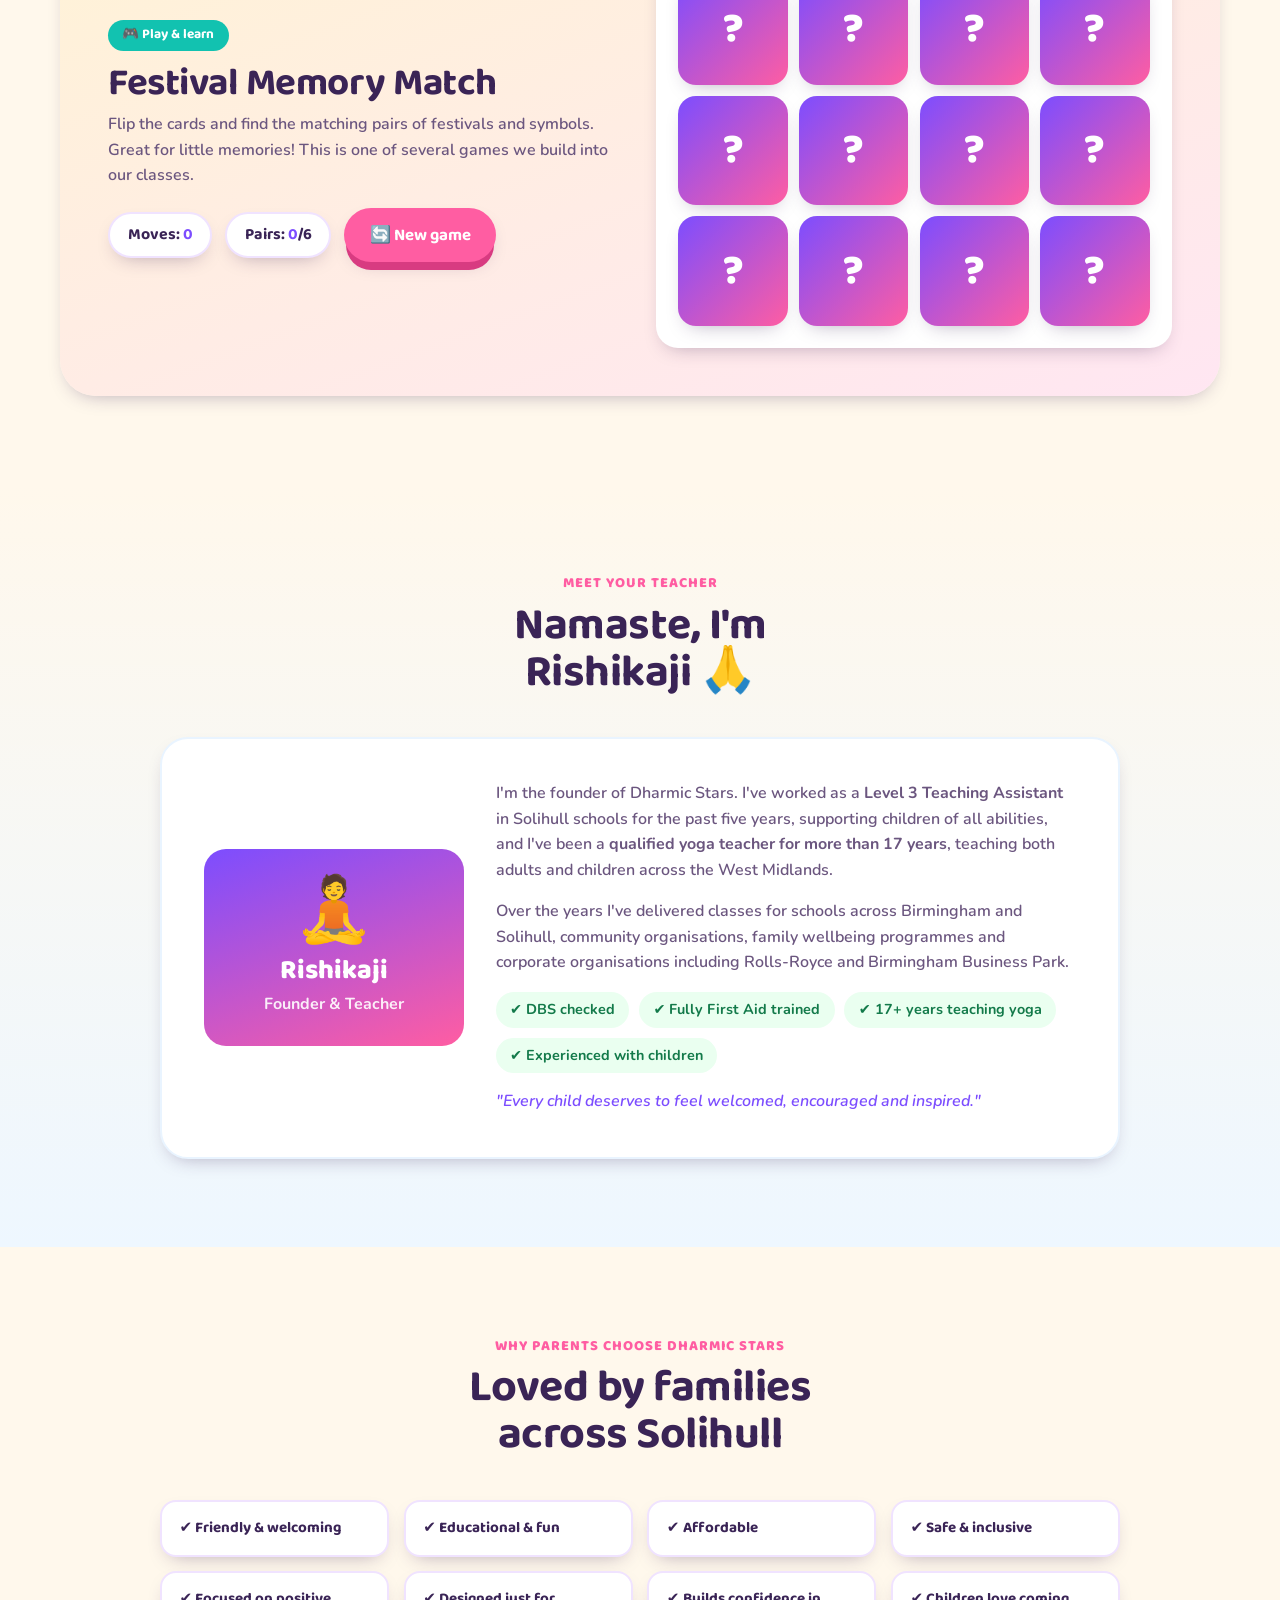
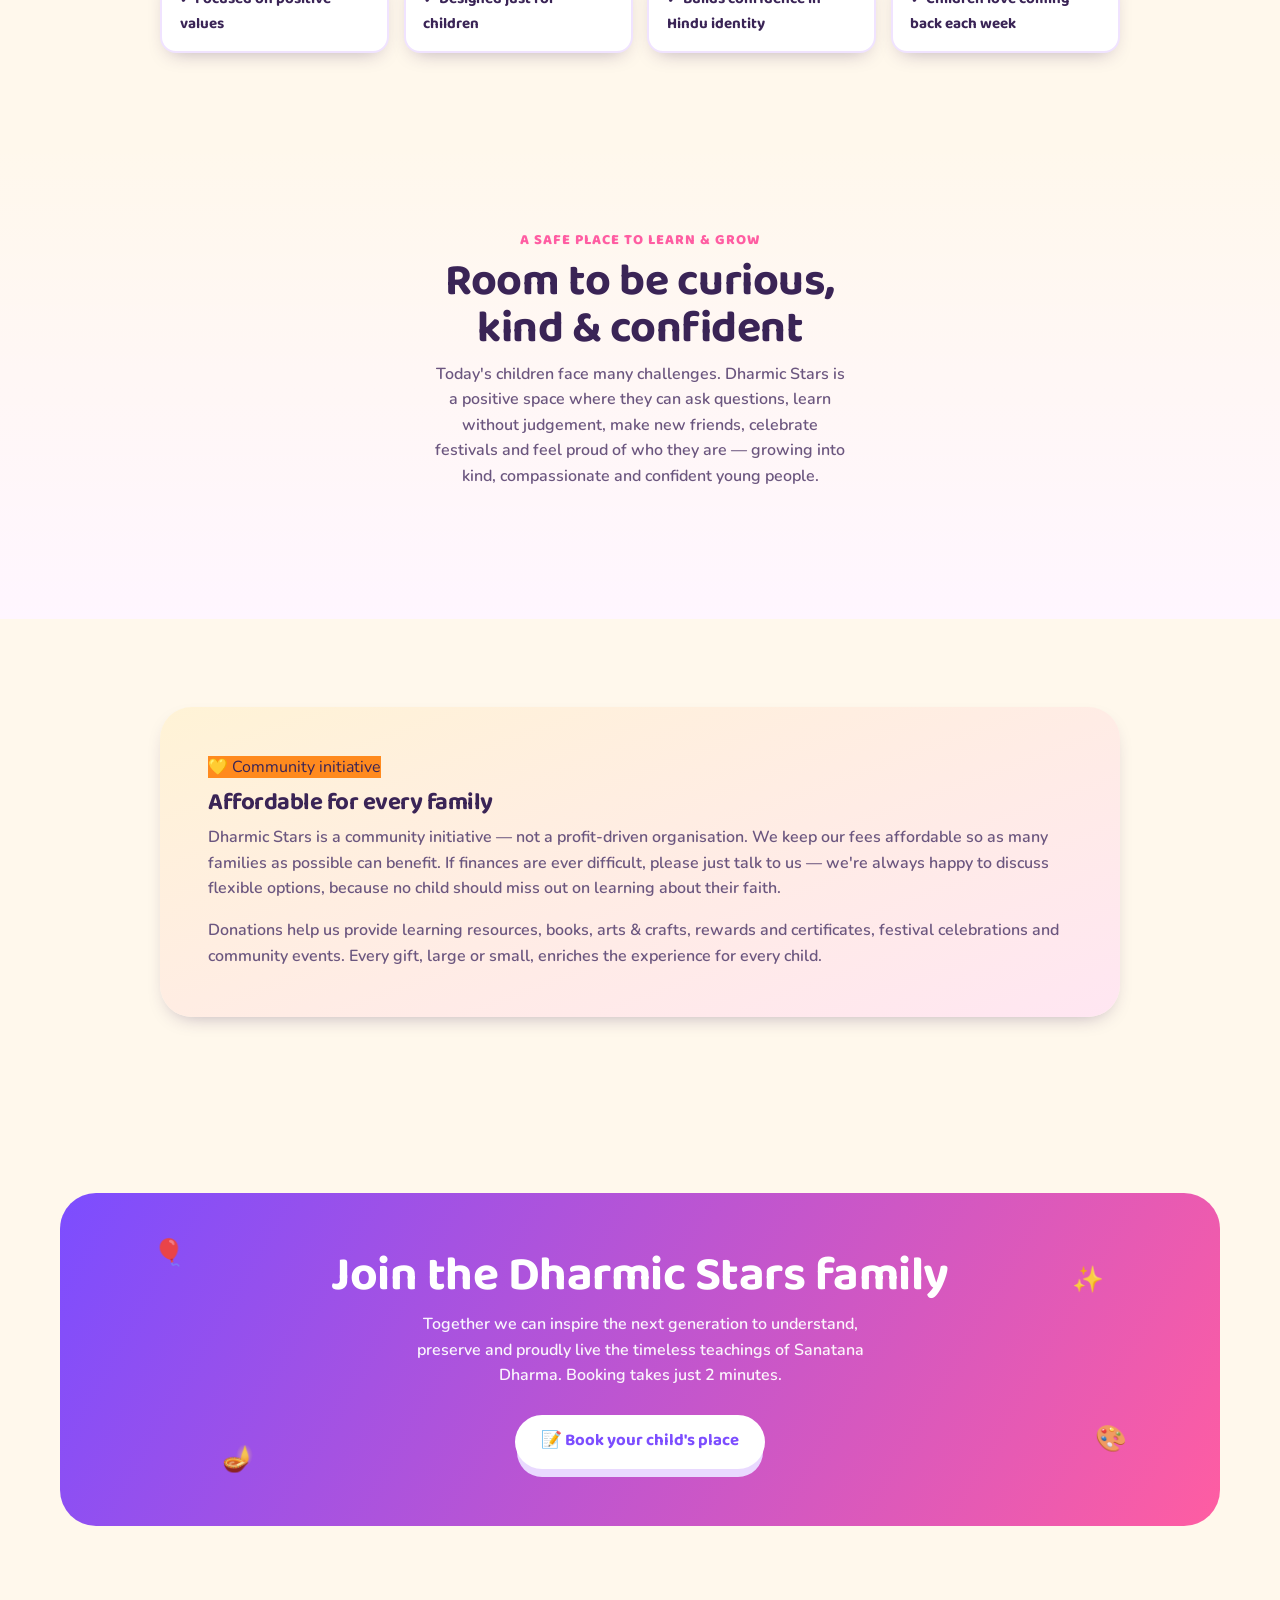
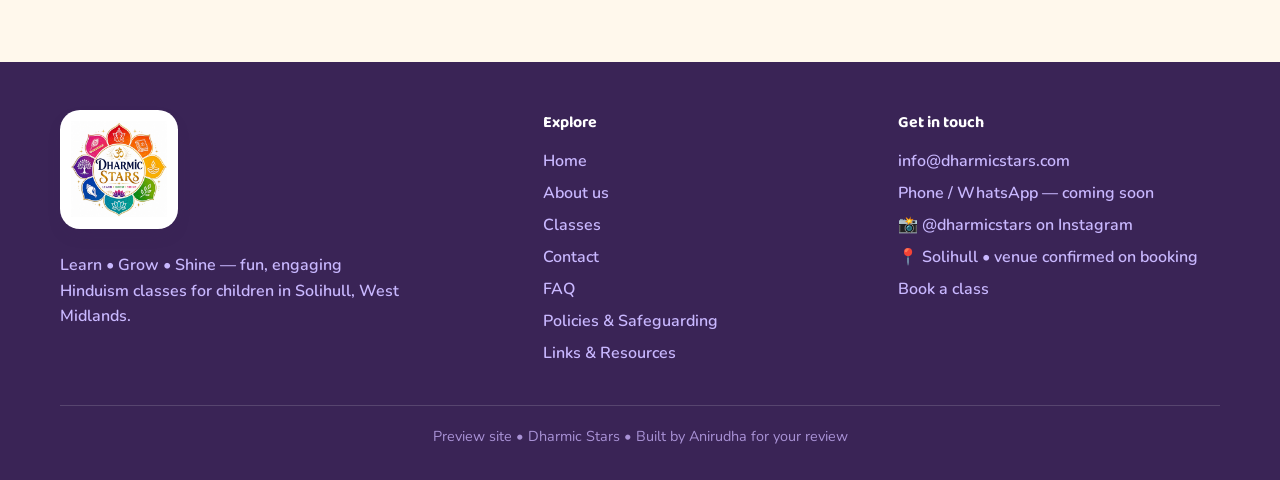
==== commit d0e2493f: "Update homepage preview banner to match new nav" ====
--- a/index.html
+++ b/index.html
@@ -12,7 +12,7 @@
 </head>
 <body>
 
-<div class="demo-note">✨ Preview site for Dharmic Stars — click through Home, About, FAQ, Policies & Links ✨</div>
+<div class="demo-note">✨ Preview site for Dharmic Stars — click through Home, About, Classes & Contact ✨</div>
 
 <header class="nav">
   <div class="wrap nav-inner">
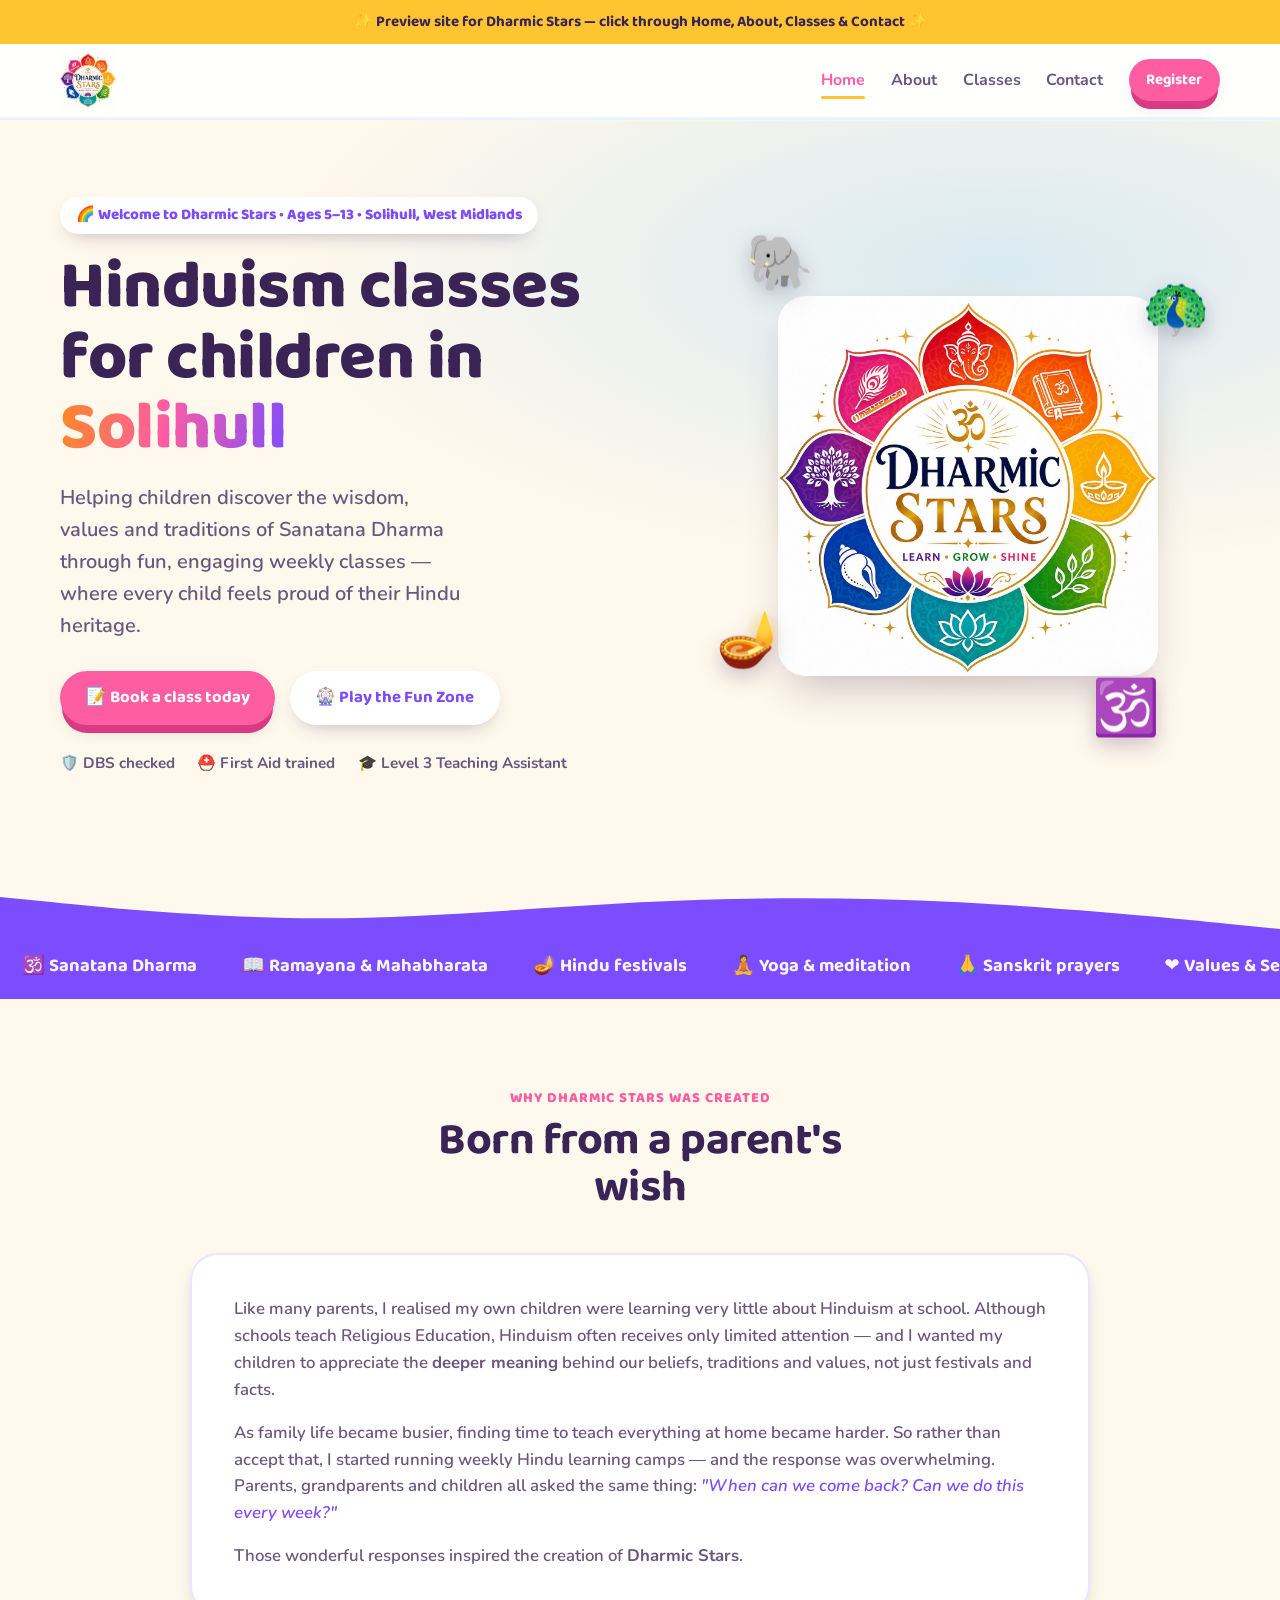
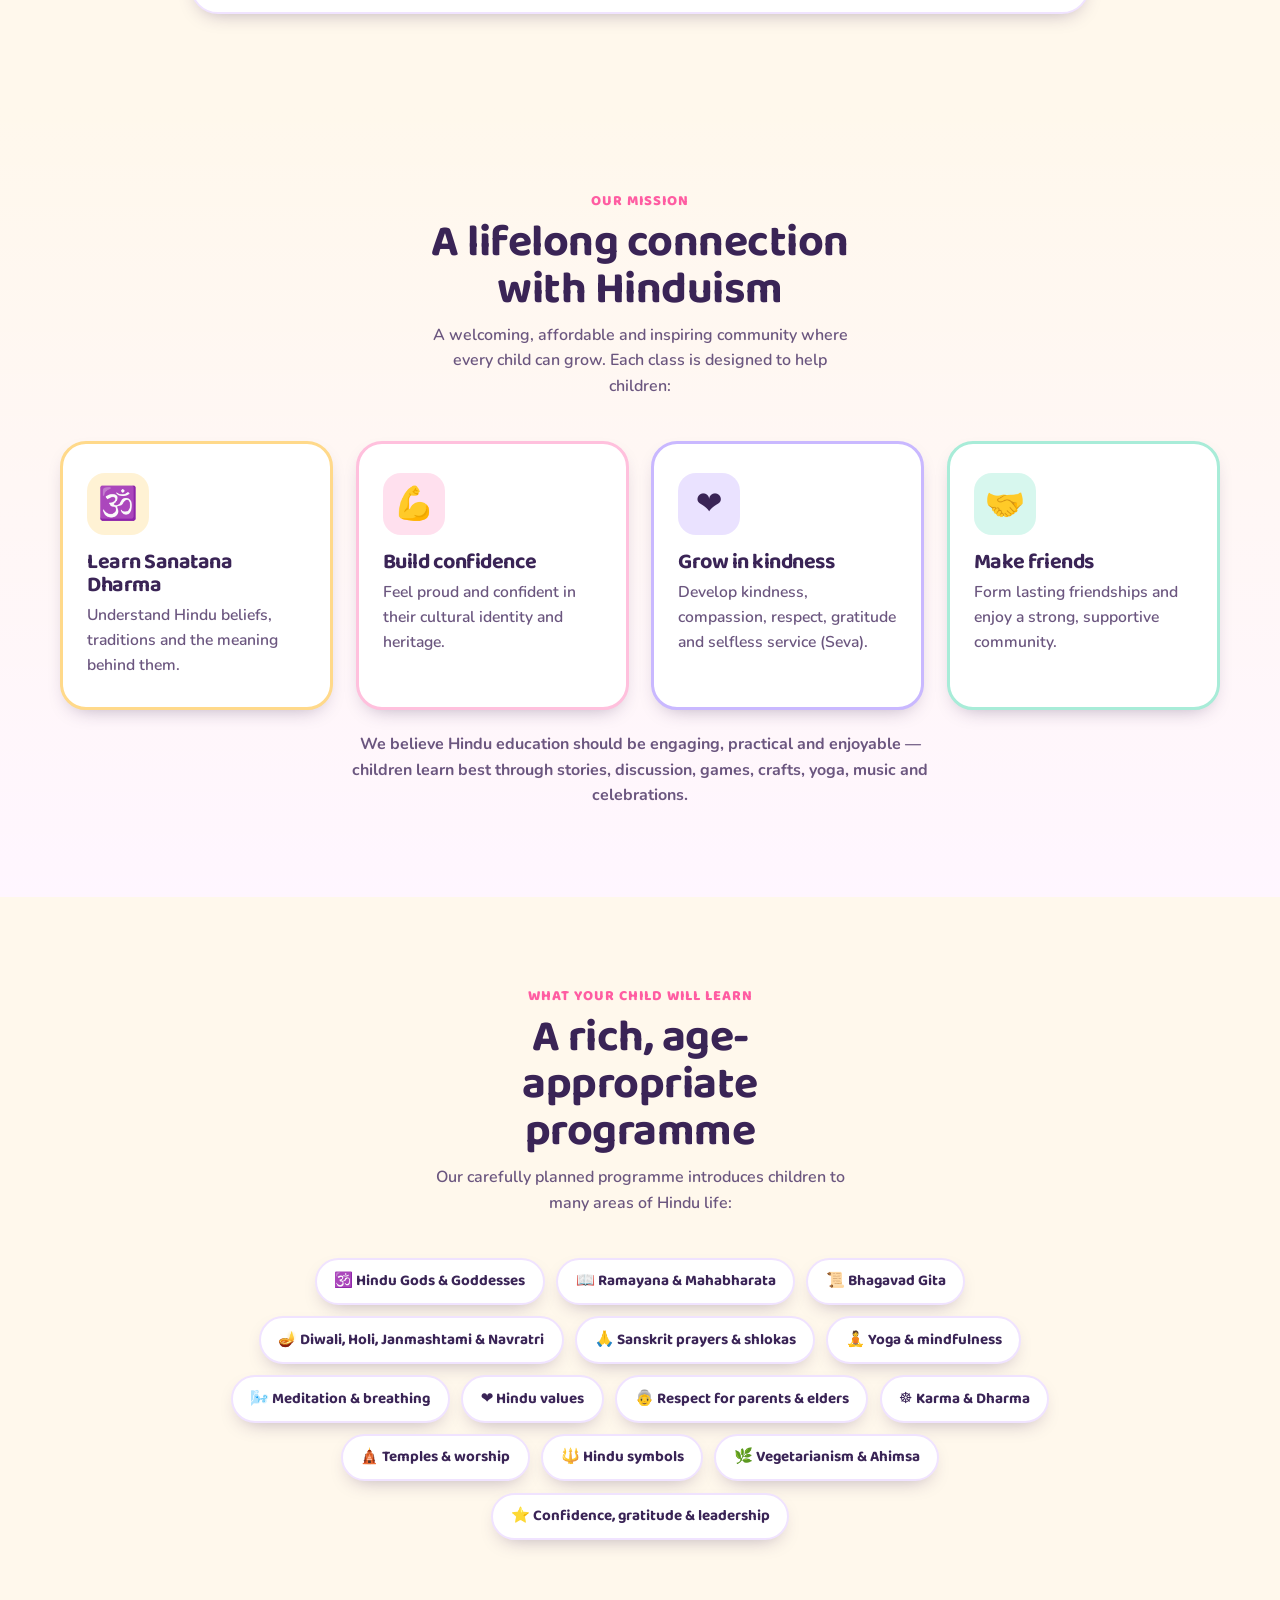
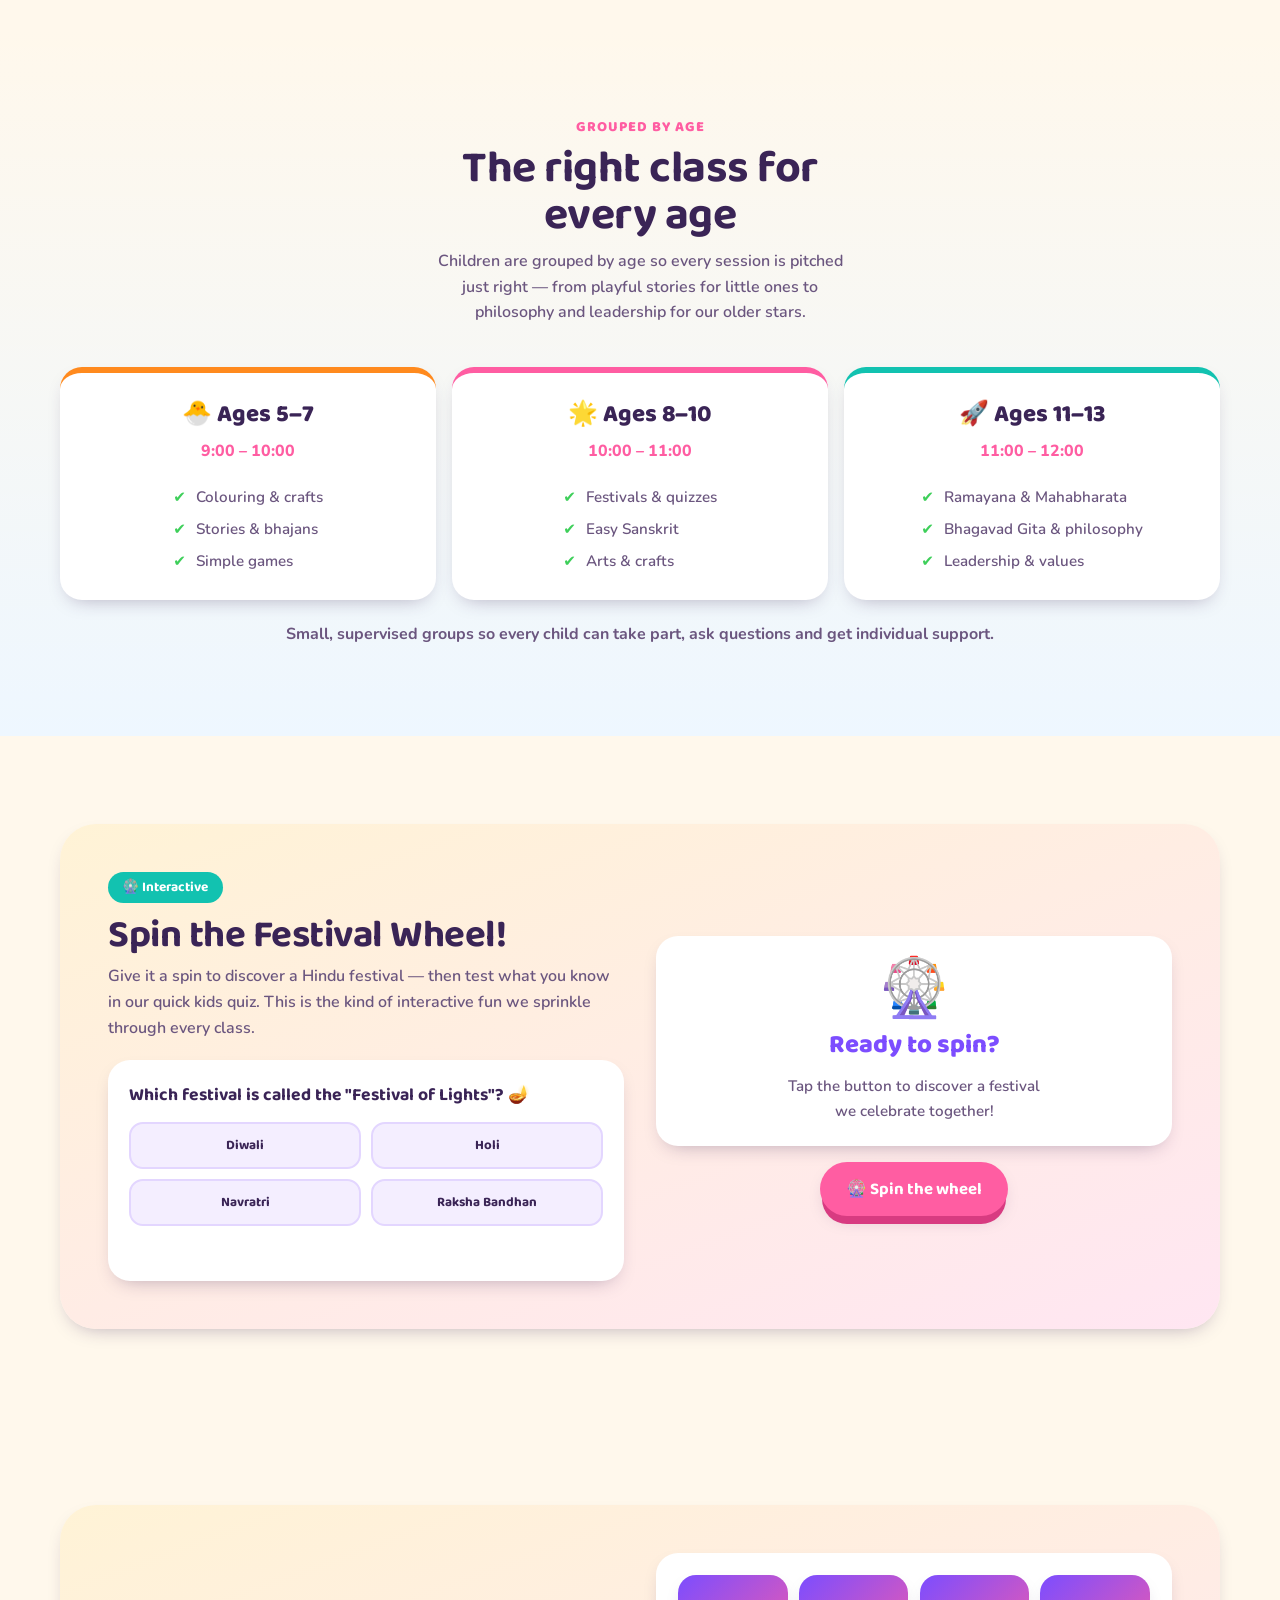
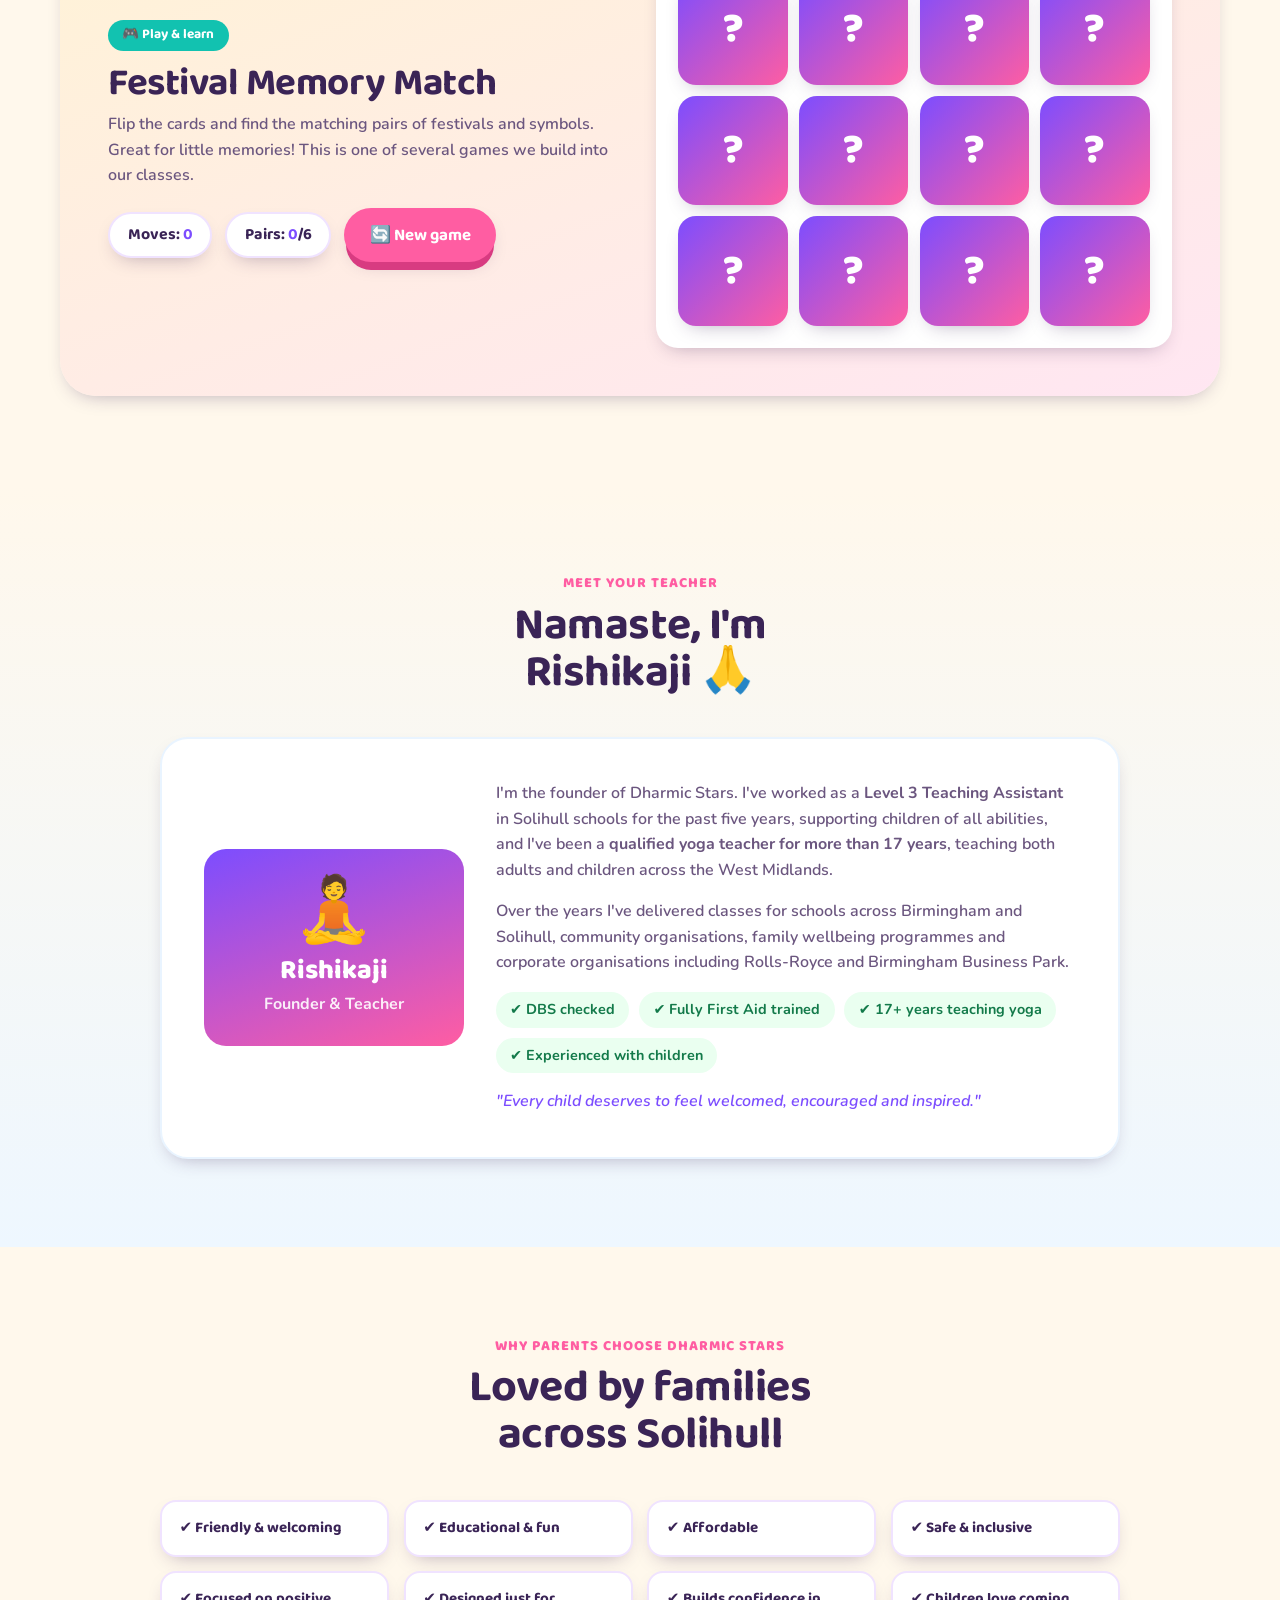
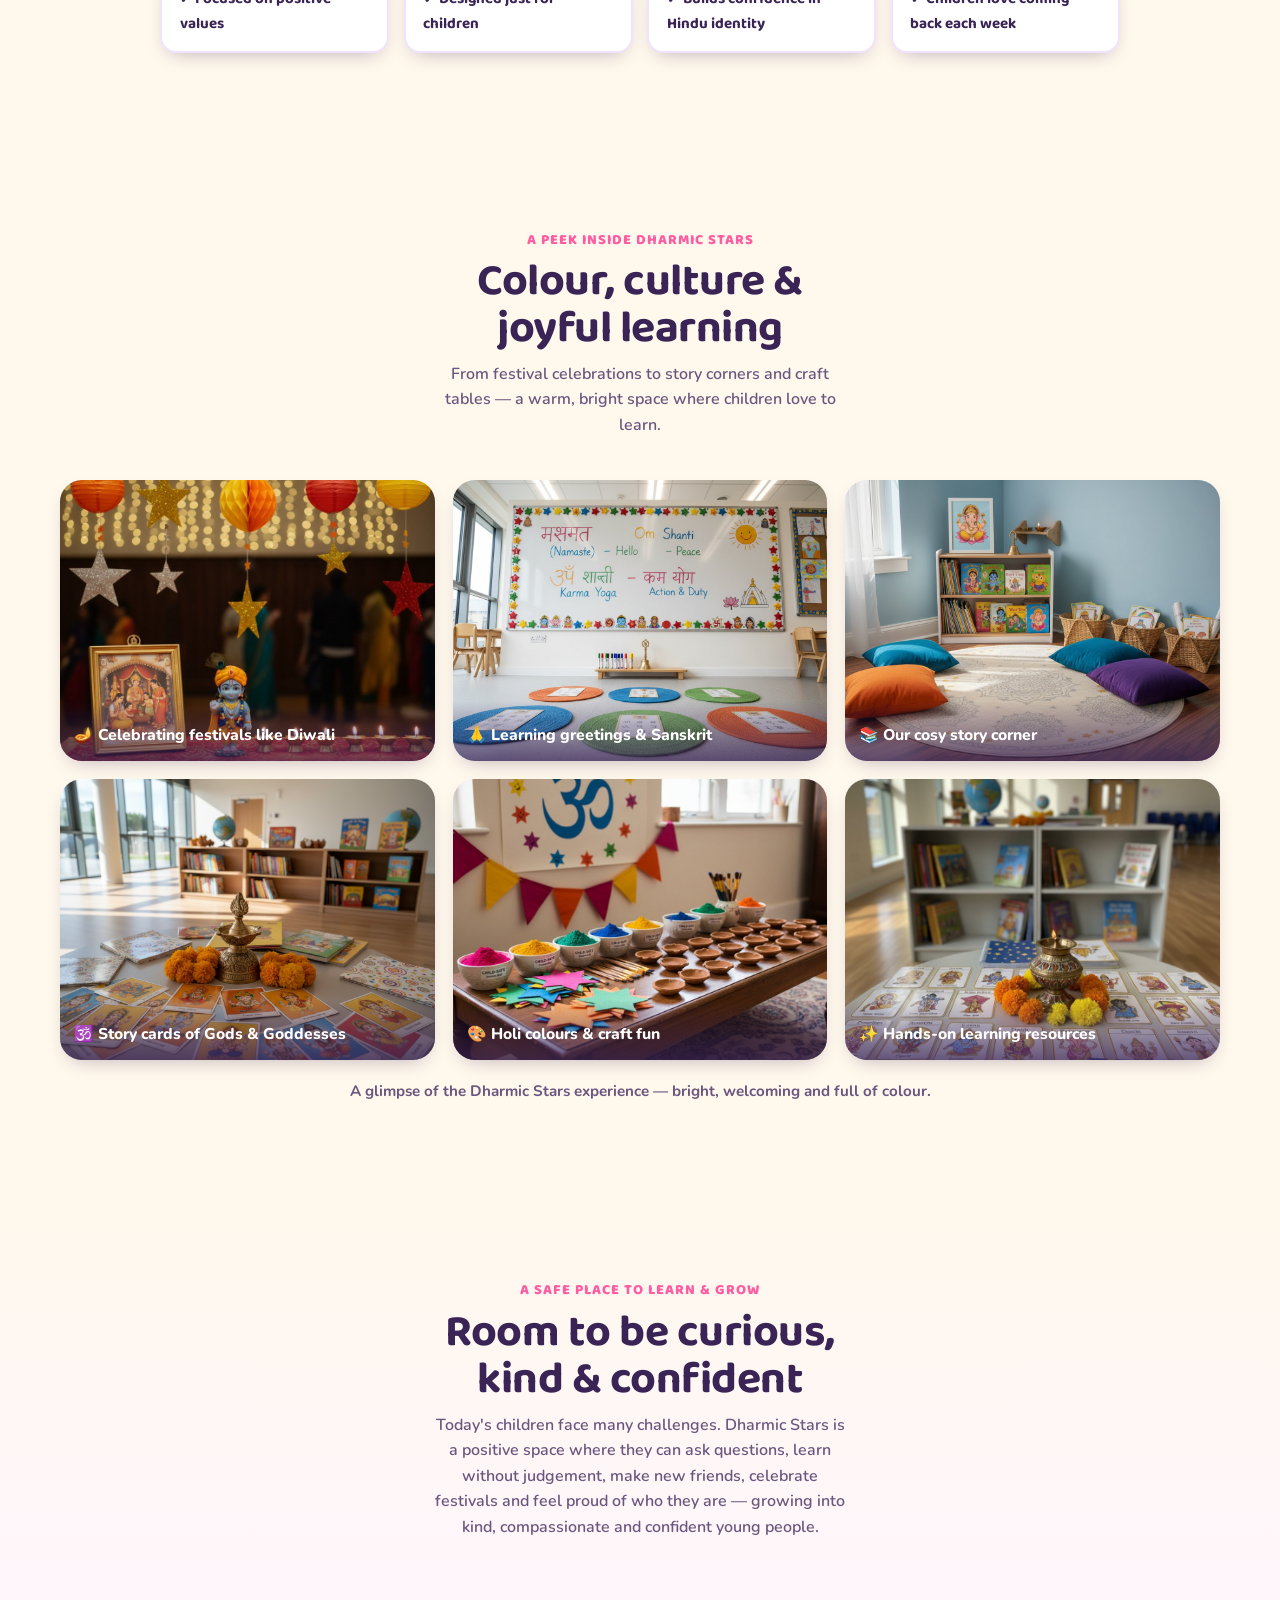
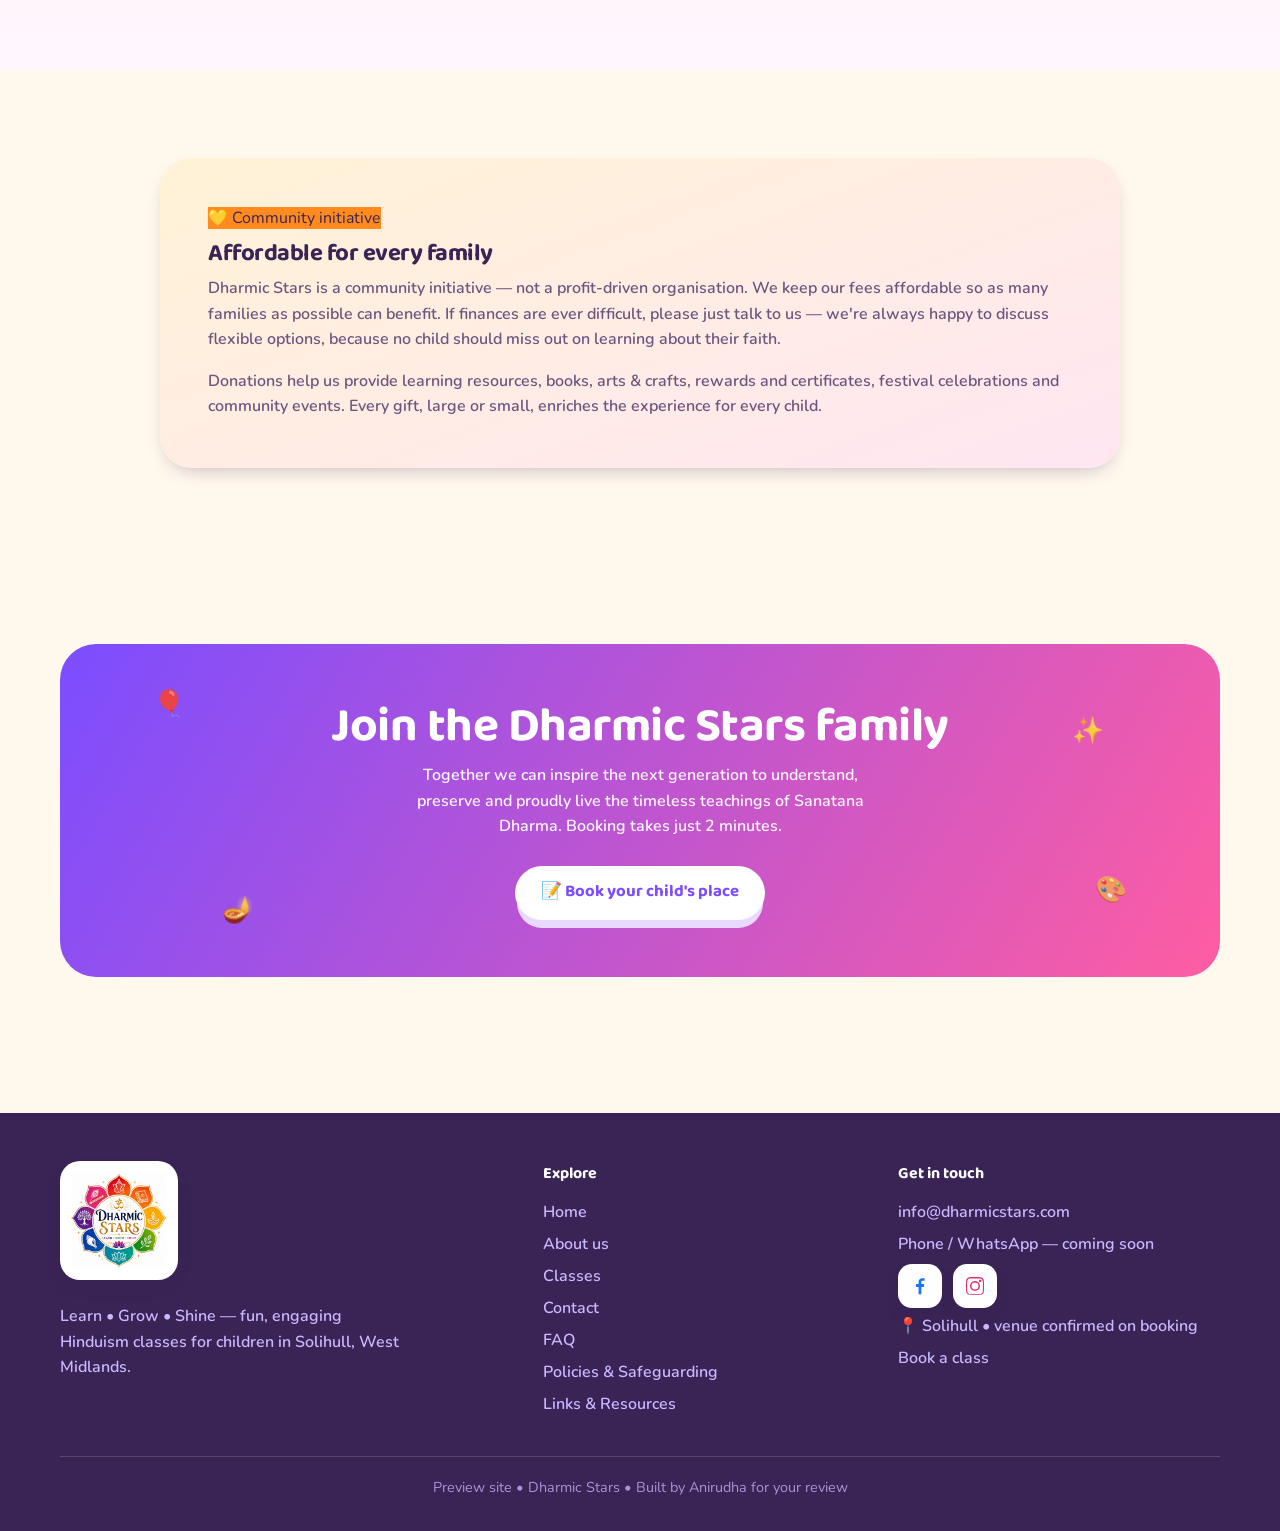
==== commit 548d89c0: "Add photo gallery from client images (home + classes); Facebook & Instagram social icons in footers " ====
--- a/index.html
+++ b/index.html
@@ -269,6 +269,26 @@
   </div>
 </section>
 
+<!-- GALLERY -->
+<section class="pad" id="gallery">
+  <div class="wrap">
+    <div class="sec-head reveal">
+      <div class="kicker">A peek inside Dharmic Stars</div>
+      <h2>Colour, culture &amp; joyful learning</h2>
+      <p>From festival celebrations to story corners and craft tables — a warm, bright space where children love to learn.</p>
+    </div>
+    <div class="gallery reveal">
+      <div class="gal-item"><img src="gallery2.jpg" alt="Diwali festival celebration with diyas and decorations" loading="lazy"><span class="cap">🪔 Celebrating festivals like Diwali</span></div>
+      <div class="gal-item"><img src="gallery1.jpg" alt="Classroom whiteboard with Namaste and Om Shanti" loading="lazy"><span class="cap">🙏 Learning greetings &amp; Sanskrit</span></div>
+      <div class="gal-item"><img src="gallery5.jpg" alt="Cosy reading corner with cushions and Hindu story books" loading="lazy"><span class="cap">📚 Our cosy story corner</span></div>
+      <div class="gal-item"><img src="gallery3.jpg" alt="Story cards of Hindu Gods and Goddesses with marigolds" loading="lazy"><span class="cap">🕉️ Story cards of Gods &amp; Goddesses</span></div>
+      <div class="gal-item"><img src="gallery6.jpg" alt="Child-safe Holi colours and craft materials" loading="lazy"><span class="cap">🎨 Holi colours &amp; craft fun</span></div>
+      <div class="gal-item"><img src="gallery4.jpg" alt="Hands-on Hindu learning resources and star notebooks" loading="lazy"><span class="cap">✨ Hands-on learning resources</span></div>
+    </div>
+    <p style="text-align:center;margin-top:1.2rem;color:var(--ink-soft);font-weight:700;font-size:.95rem">A glimpse of the Dharmic Stars experience — bright, welcoming and full of colour.</p>
+  </div>
+</section>
+
 <!-- SAFE PLACE -->
 <section class="pad" id="safe" style="background:linear-gradient(180deg,transparent,#fff6ff)">
   <div class="wrap">
@@ -330,7 +350,10 @@
       <h4>Get in touch</h4>
       <a href="mailto:info@dharmicstars.com">info@dharmicstars.com</a>
       <a href="#">Phone / WhatsApp — coming soon</a>
-      <a href="https://instagram.com/dharmicstars" target="_blank" rel="noopener">📸 @dharmicstars on Instagram</a>
+      <div class="social">
+        <a class="fb" href="https://facebook.com/dharmicstars" target="_blank" rel="noopener" aria-label="Dharmic Stars on Facebook"><svg viewBox="0 0 24 24"><path d="M13.5 21v-8h2.7l.4-3.1h-3.1V7.9c0-.9.25-1.5 1.55-1.5H17V3.6c-.3-.04-1.3-.13-2.46-.13-2.44 0-4.11 1.49-4.11 4.22V9.9H7.7V13h2.73v8h3.07z"/></svg></a>
+        <a class="ig" href="https://instagram.com/dharmicstars" target="_blank" rel="noopener" aria-label="Dharmic Stars on Instagram"><svg viewBox="0 0 24 24"><path d="M12 2.2c3.2 0 3.58.01 4.85.07 1.17.05 1.8.25 2.23.41.56.22.96.48 1.38.9.42.42.68.82.9 1.38.16.42.36 1.06.41 2.23.06 1.27.07 1.65.07 4.85s-.01 3.58-.07 4.85c-.05 1.17-.25 1.8-.41 2.23-.22.56-.48.96-.9 1.38-.42.42-.82.68-1.38.9-.42.16-1.06.36-2.23.41-1.27.06-1.65.07-4.85.07s-3.58-.01-4.85-.07c-1.17-.05-1.8-.25-2.23-.41a3.7 3.7 0 0 1-1.38-.9 3.7 3.7 0 0 1-.9-1.38c-.16-.42-.36-1.06-.41-2.23C2.21 15.58 2.2 15.2 2.2 12s.01-3.58.07-4.85c.05-1.17.25-1.8.41-2.23.22-.56.48-.96.9-1.38.42-.42.82-.68 1.38-.9.42-.16 1.06-.36 2.23-.41C8.42 2.21 8.8 2.2 12 2.2zm0 1.62c-3.15 0-3.52.01-4.76.07-.9.04-1.39.19-1.71.32-.43.17-.74.37-1.06.69-.32.32-.52.63-.69 1.06-.13.32-.28.81-.32 1.71-.06 1.24-.07 1.61-.07 4.76s.01 3.52.07 4.76c.04.9.19 1.39.32 1.71.17.43.37.74.69 1.06.32.32.63.52 1.06.69.32.13.81.28 1.71.32 1.24.06 1.61.07 4.76.07s3.52-.01 4.76-.07c.9-.04 1.39-.19 1.71-.32.43-.17.74-.37 1.06-.69.32-.32.52-.63.69-1.06.13-.32.28-.81.32-1.71.06-1.24.07-1.61.07-4.76s-.01-3.52-.07-4.76c-.04-.9-.19-1.39-.32-1.71a2.85 2.85 0 0 0-.69-1.06 2.85 2.85 0 0 0-1.06-.69c-.32-.13-.81-.28-1.71-.32-1.24-.06-1.61-.07-4.76-.07zm0 2.76a5.42 5.42 0 1 1 0 10.84 5.42 5.42 0 0 1 0-10.84zm0 1.62a3.8 3.8 0 1 0 0 7.6 3.8 3.8 0 0 0 0-7.6zm5.6-2.9a1.27 1.27 0 1 1 0 2.54 1.27 1.27 0 0 1 0-2.54z"/></svg></a>
+      </div>
       <a href="#">📍 Solihull • venue confirmed on booking</a>
       <a href="register.html">Book a class</a>
     </div>
--- a/style.css
+++ b/style.css
@@ -304,3 +304,20 @@
   .about-media{order:-1}
 }
 @media(max-width:480px){.opts{grid-template-columns:1fr}.grid2{grid-template-columns:1fr}.foot-grid{grid-template-columns:1fr}}
+
+/* photo gallery */
+.gallery{display:grid;grid-template-columns:repeat(3,1fr);gap:1.1rem}
+.gal-item{position:relative;border-radius:22px;overflow:hidden;box-shadow:var(--shadow-sm);aspect-ratio:4/3;background:#f0e9ff}
+.gal-item img{width:100%;height:100%;object-fit:cover;display:block;transition:transform .5s ease}
+.gal-item:hover img{transform:scale(1.06)}
+.gal-item .cap{position:absolute;left:0;right:0;bottom:0;padding:1.4rem .9rem .8rem;color:#fff;font-weight:800;font-size:.98rem;background:linear-gradient(180deg,transparent,rgba(58,36,86,.72))}
+@media(max-width:860px){.gallery{grid-template-columns:repeat(2,1fr)}}
+@media(max-width:480px){.gallery{grid-template-columns:1fr}}
+
+/* social icons */
+.social{display:flex;gap:.7rem;align-items:center;margin-top:.2rem}
+.social a{display:inline-flex;align-items:center;justify-content:center;width:44px;height:44px;border-radius:14px;background:#fff;box-shadow:var(--shadow-sm);transition:transform .2s ease,box-shadow .2s ease}
+.social a:hover{transform:translateY(-3px)}
+.social a svg{width:22px;height:22px;display:block}
+.social a.fb svg{fill:#1877f2}
+.social a.ig svg{fill:#e1306c}
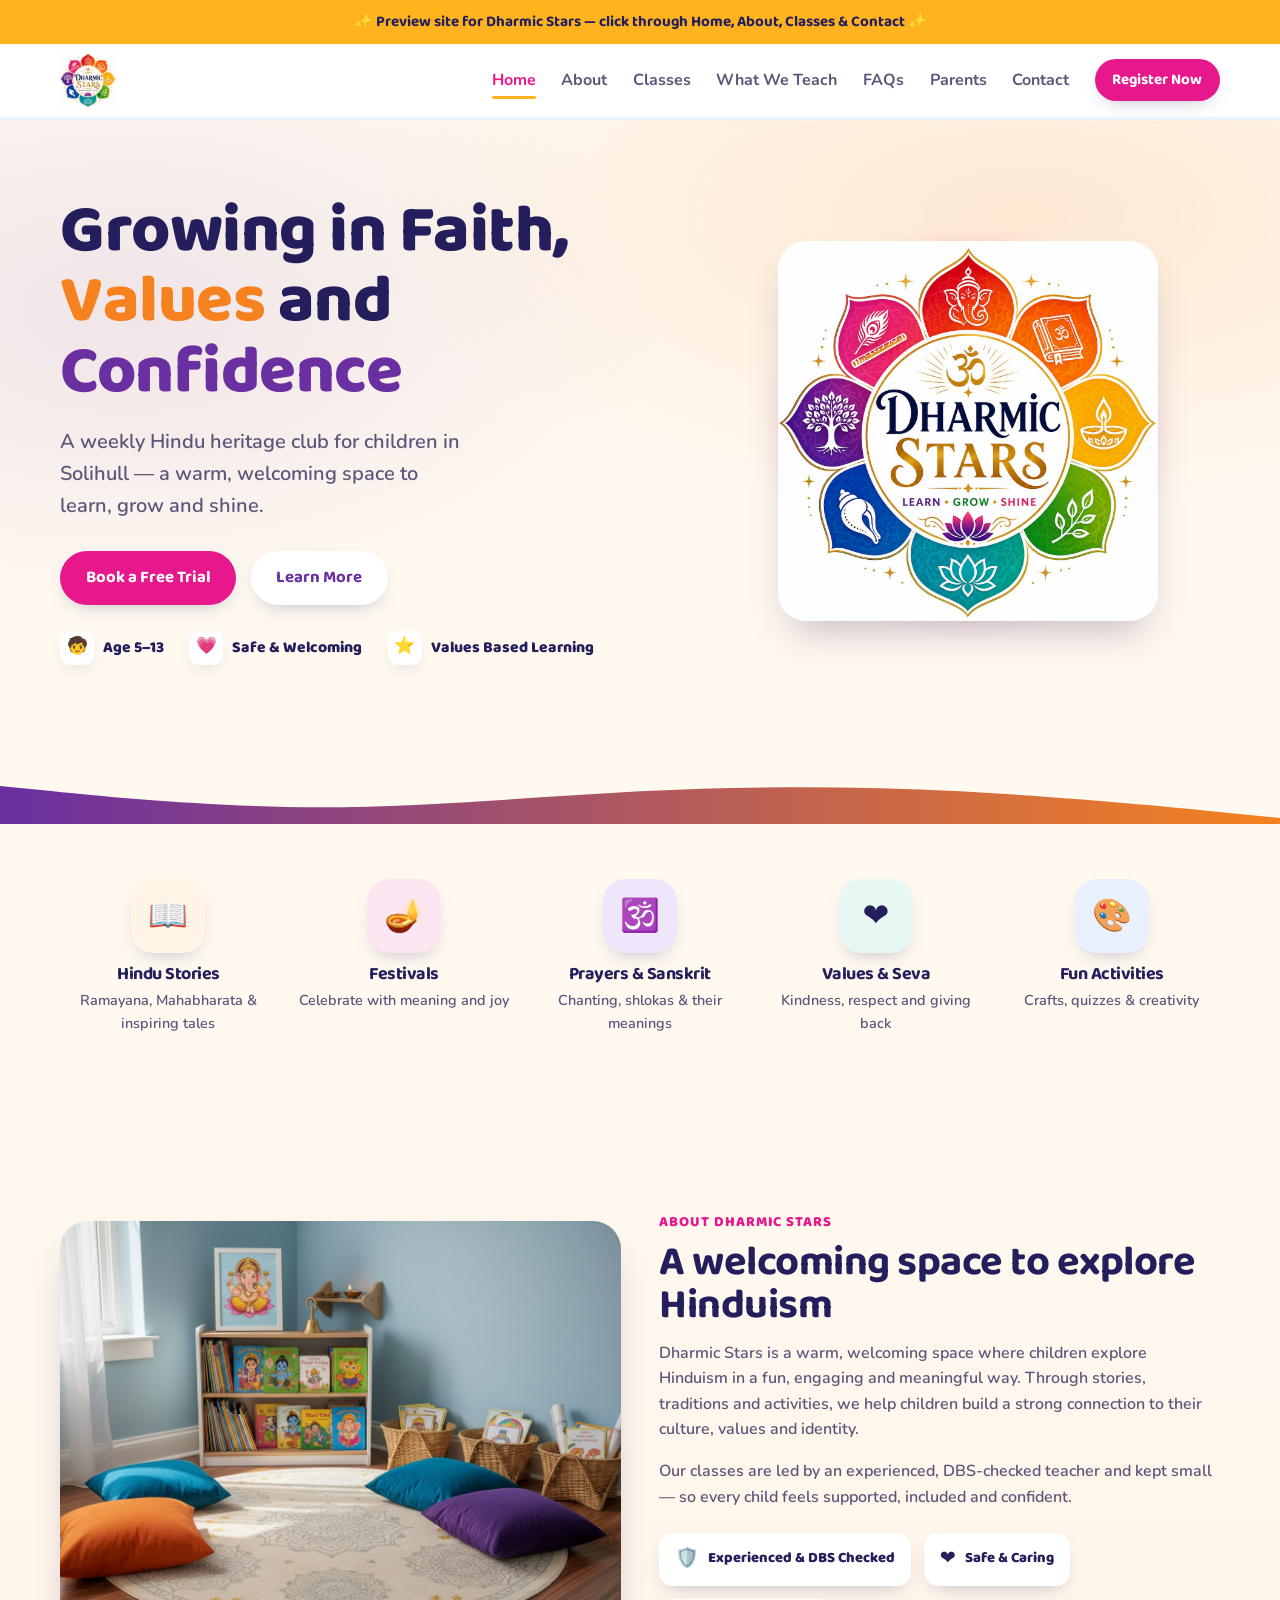
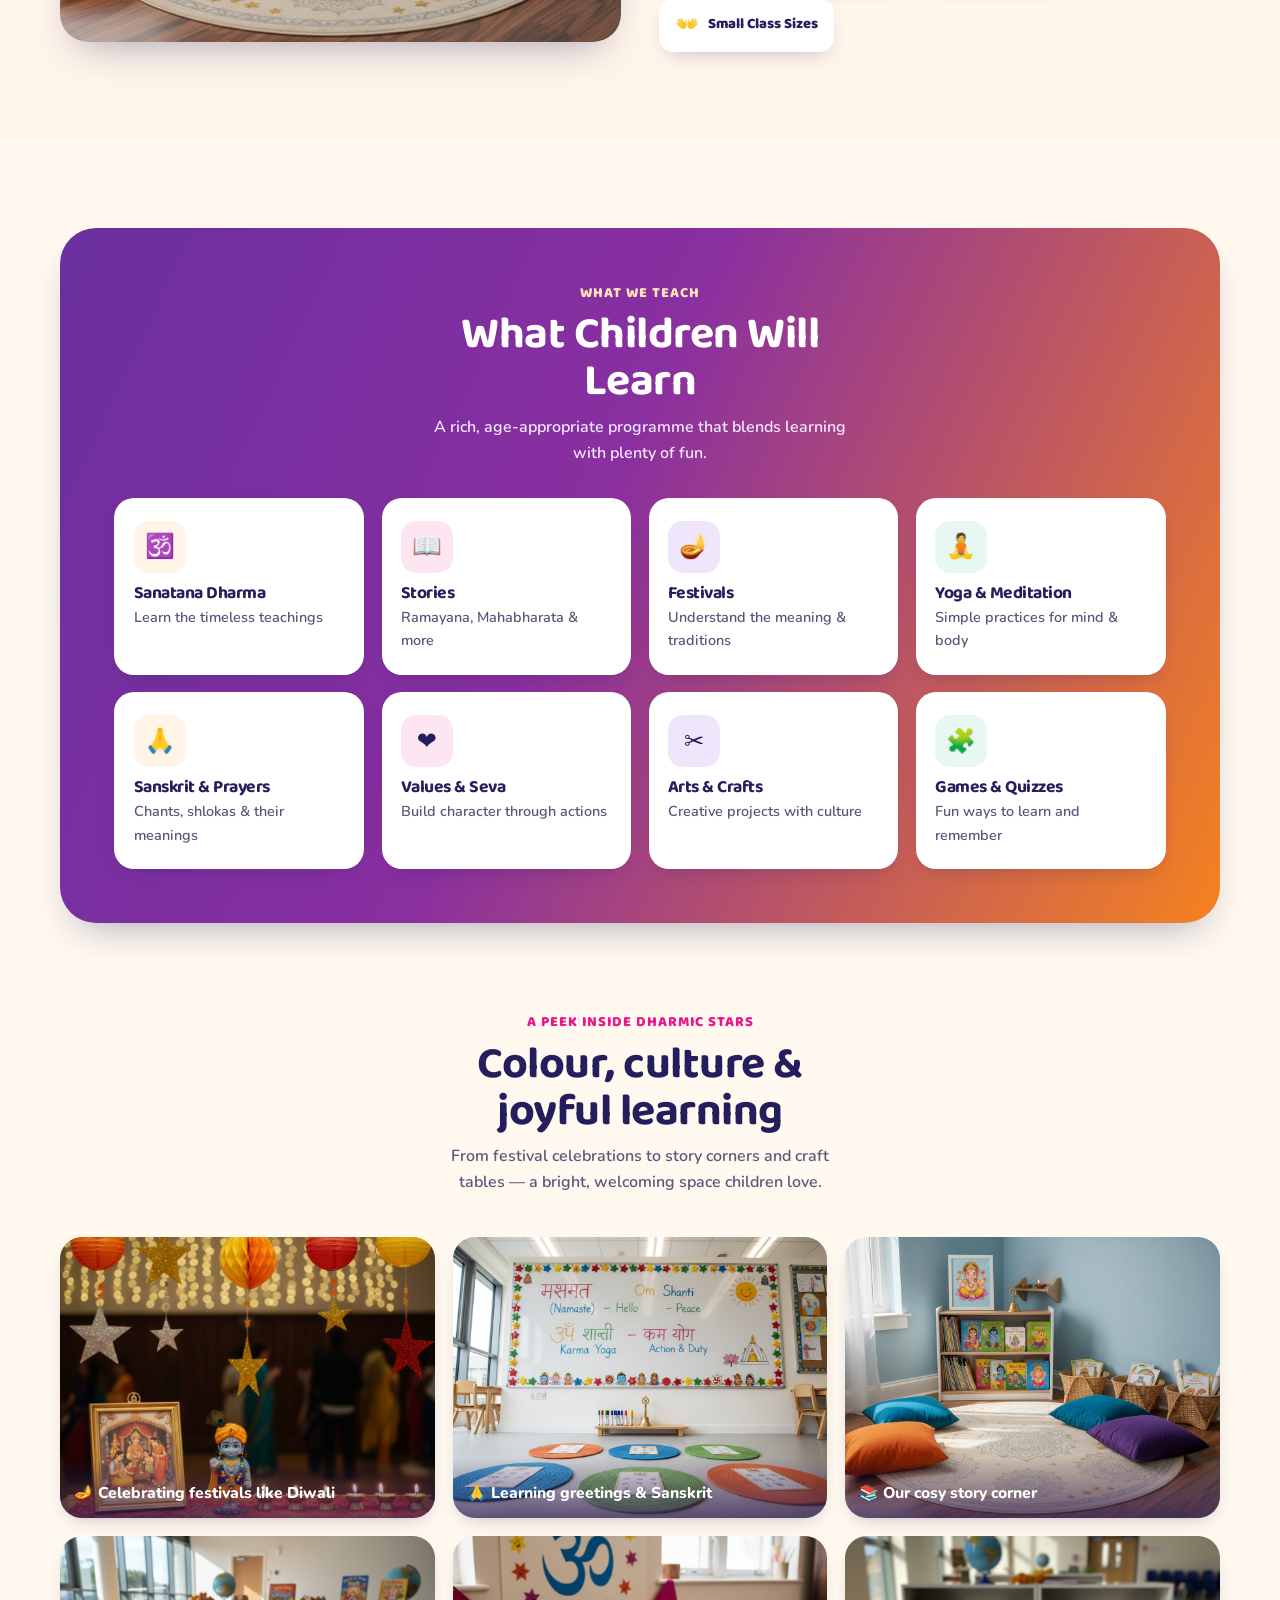
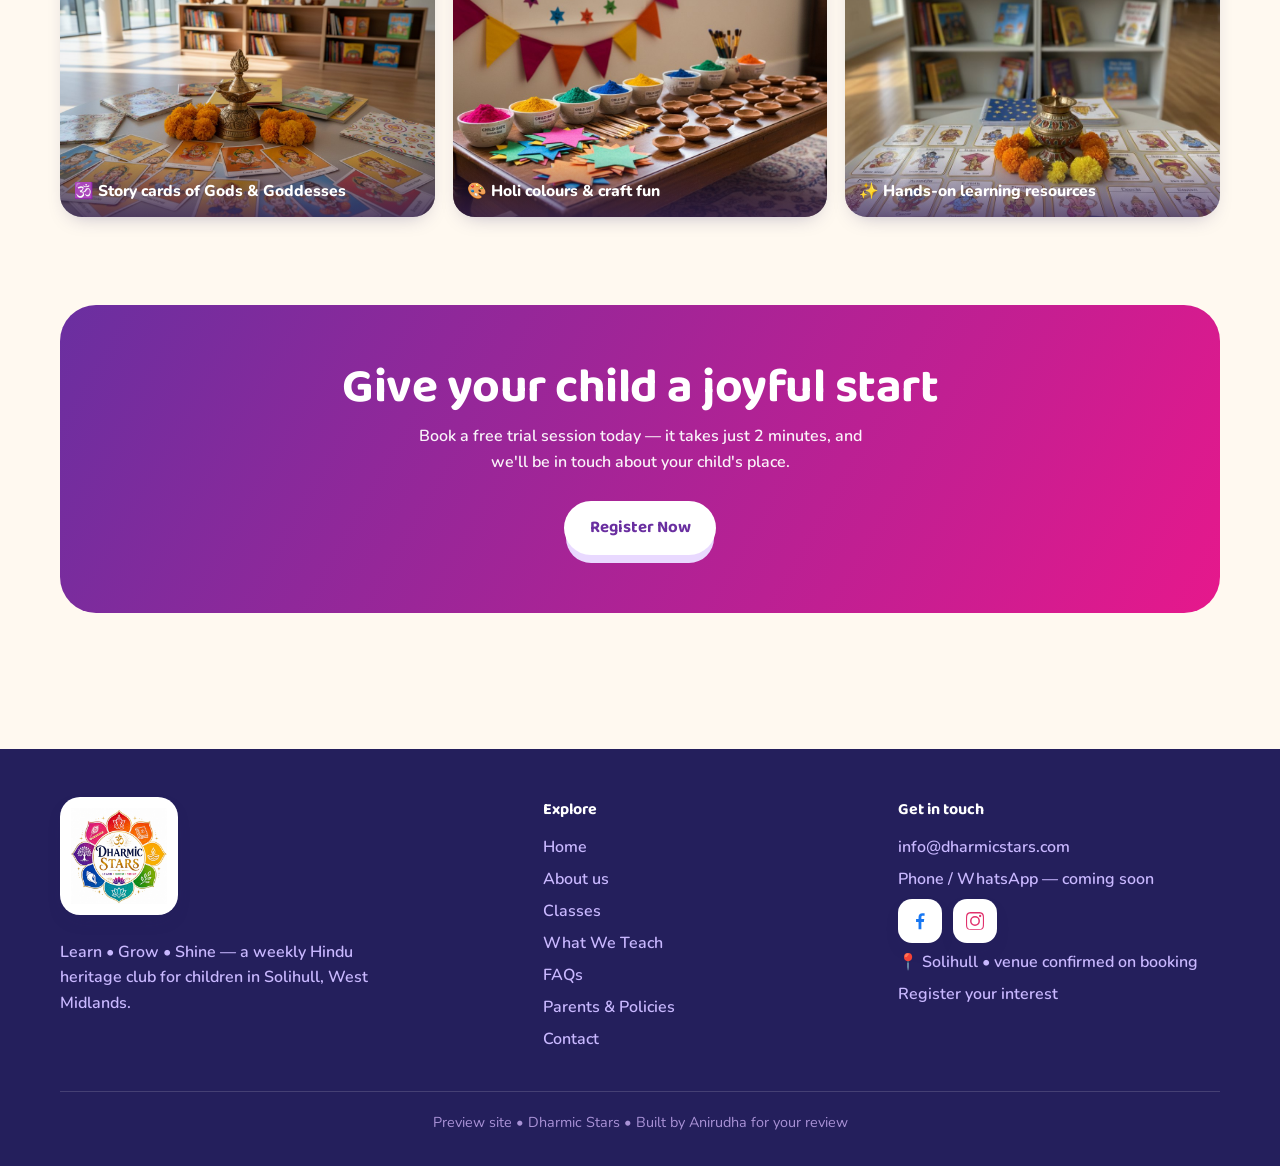
==== commit 381fcced: "Redesign: clean, simple layout matching client mockup (Theme 3 palette); remove games; new hero, fea" ====
--- a/index.html
+++ b/index.html
@@ -3,8 +3,8 @@
 <head>
 <meta charset="UTF-8">
 <meta name="viewport" content="width=device-width, initial-scale=1.0">
-<title>Dharmic Stars | Hinduism Classes for Children in Solihull | Sanatana Dharma Education</title>
-<meta name="description" content="Dharmic Stars offers fun and engaging Hinduism classes for children in Solihull. Learn Sanatana Dharma, Hindu values, yoga, festivals, stories, prayers and traditions in a welcoming community.">
+<title>Dharmic Stars | Hindu Heritage Club for Children in Solihull</title>
+<meta name="description" content="Dharmic Stars is a weekly Hindu heritage club for children aged 5–13 in Solihull — a clean, safe and welcoming space to learn Sanatana Dharma, values, festivals, stories and Sanskrit.">
 <link rel="preconnect" href="https://fonts.googleapis.com">
 <link rel="preconnect" href="https://fonts.gstatic.com" crossorigin>
 <link href="https://fonts.googleapis.com/css2?family=Baloo+2:wght@500;600;700;800&family=Nunito:ital,wght@0,400;0,600;0,700;0,800;1,600&display=swap" rel="stylesheet">
@@ -21,8 +21,11 @@
       <a href="index.html" class="active">Home</a>
       <a href="about.html">About</a>
       <a href="classes.html">Classes</a>
+      <a href="index.html#learn">What We Teach</a>
+      <a href="faq.html">FAQs</a>
+      <a href="policies.html">Parents</a>
       <a href="contact.html">Contact</a>
-      <a class="btn btn-primary nav-cta" href="register.html">Register</a>
+      <a class="btn btn-primary nav-cta" href="register.html">Register Now</a>
     </nav>
     <button class="burger" aria-label="menu">☰</button>
   </div>
@@ -32,250 +35,90 @@
 <section class="hero">
   <div class="wrap hero-grid">
     <div class="reveal in">
-      <span class="eyebrow">🌈 Welcome to Dharmic Stars • Ages 5–13 • Solihull, West Midlands</span>
-      <h1>Hinduism classes for children in <span class="grad">Solihull</span></h1>
-      <p class="lead">Helping children discover the wisdom, values and traditions of Sanatana Dharma through fun, engaging weekly classes — where every child feels proud of their Hindu heritage.</p>
+      <h1>Growing in Faith,<br><span style="color:var(--saffron)">Values</span> and <span style="color:var(--grape)">Confidence</span></h1>
+      <p class="lead">A weekly Hindu heritage club for children in Solihull — a warm, welcoming space to learn, grow and shine.</p>
       <div class="hero-cta">
-        <a class="btn btn-primary" href="register.html">📝 Book a class today</a>
-        <a class="btn btn-ghost" href="#play">🎡 Play the Fun Zone</a>
+        <a class="btn btn-primary" href="register.html">Book a Free Trial</a>
+        <a class="btn btn-ghost" href="about.html">Learn More</a>
       </div>
-      <div class="trust">
-        <span>🛡️ DBS checked</span>
-        <span>⛑️ First Aid trained</span>
-        <span>🎓 Level 3 Teaching Assistant</span>
+      <div class="trust-chips">
+        <span class="tc"><span class="ic">🧒</span> Age 5–13</span>
+        <span class="tc"><span class="ic">💗</span> Safe &amp; Welcoming</span>
+        <span class="tc"><span class="ic">⭐</span> Values Based Learning</span>
       </div>
     </div>
     <div class="hero-art">
       <div class="glow"></div>
       <img class="hero-logo" src="logo.jpg" alt="Dharmic Stars logo">
-      <div class="float f1">🐘</div>
-      <div class="float f2">🦚</div>
-      <div class="float f3">🪔</div>
-      <div class="float f4">🕉️</div>
     </div>
   </div>
 </section>
 
-<svg class="wave" viewBox="0 0 1440 70" preserveAspectRatio="none"><path fill="#7c4dff" d="M0,32L60,37.3C120,43,240,53,360,53.3C480,53,600,43,720,37.3C840,32,960,32,1080,37.3C1200,43,1320,53,1380,58.7L1440,64L1440,70L0,70Z"></path></svg>
+<svg class="wave" viewBox="0 0 1440 70" preserveAspectRatio="none"><defs><linearGradient id="wg" x1="0" y1="0" x2="1" y2="0"><stop offset="0" stop-color="#6a2fa0"></stop><stop offset="1" stop-color="#f5821f"></stop></linearGradient></defs><path fill="url(#wg)" d="M0,32L60,37.3C120,43,240,53,360,53.3C480,53,600,43,720,37.3C840,32,960,32,1080,37.3C1200,43,1320,53,1380,58.7L1440,64L1440,70L0,70Z"></path></svg>
 
-<!-- MARQUEE STRIP -->
-<div class="strip">
-  <div class="marquee">
-    <span>🕉️ Sanatana Dharma</span><span>📖 Ramayana &amp; Mahabharata</span><span>🪔 Hindu festivals</span><span>🧘 Yoga &amp; meditation</span><span>🙏 Sanskrit prayers</span><span>❤️ Values &amp; Seva</span><span>🎨 Crafts &amp; quizzes</span><span>🕉️ Sanatana Dharma</span><span>📖 Ramayana &amp; Mahabharata</span><span>🪔 Hindu festivals</span><span>🧘 Yoga &amp; meditation</span><span>🙏 Sanskrit prayers</span><span>❤️ Values &amp; Seva</span><span>🎨 Crafts &amp; quizzes</span>
-  </div>
-</div>
-
-<!-- OUR STORY -->
-<section class="pad" id="story">
+<!-- FEATURE ROW -->
+<section class="pad" style="padding-top:clamp(2.4rem,5vw,3.4rem)">
   <div class="wrap">
-    <div class="sec-head reveal">
-      <div class="kicker">Why Dharmic Stars was created</div>
-      <h2>Born from a parent's wish</h2>
-    </div>
-    <div class="story-card reveal">
-      <p>Like many parents, I realised my own children were learning very little about Hinduism at school. Although schools teach Religious Education, Hinduism often receives only limited attention — and I wanted my children to appreciate the <b>deeper meaning</b> behind our beliefs, traditions and values, not just festivals and facts.</p>
-      <p>As family life became busier, finding time to teach everything at home became harder. So rather than accept that, I started running weekly Hindu learning camps — and the response was overwhelming. Parents, grandparents and children all asked the same thing: <i>"When can we come back? Can we do this every week?"</i></p>
-      <p>Those wonderful responses inspired the creation of <b>Dharmic Stars</b>.</p>
+    <div class="features reveal">
+      <div class="feat"><div class="fic">📖</div><h3>Hindu Stories</h3><p>Ramayana, Mahabharata &amp; inspiring tales</p></div>
+      <div class="feat"><div class="fic">🪔</div><h3>Festivals</h3><p>Celebrate with meaning and joy</p></div>
+      <div class="feat"><div class="fic">🕉️</div><h3>Prayers &amp; Sanskrit</h3><p>Chanting, shlokas &amp; their meanings</p></div>
+      <div class="feat"><div class="fic">❤️</div><h3>Values &amp; Seva</h3><p>Kindness, respect and giving back</p></div>
+      <div class="feat"><div class="fic">🎨</div><h3>Fun Activities</h3><p>Crafts, quizzes &amp; creativity</p></div>
     </div>
   </div>
 </section>
 
-<!-- MISSION -->
-<section class="pad" id="mission" style="background:linear-gradient(180deg,transparent,#fff6ff)">
-  <div class="wrap">
-    <div class="sec-head reveal">
-      <div class="kicker">Our mission</div>
-      <h2>A lifelong connection with Hinduism</h2>
-      <p>A welcoming, affordable and inspiring community where every child can grow. Each class is designed to help children:</p>
+<!-- ABOUT -->
+<section class="pad" id="about" style="background:linear-gradient(180deg,transparent,#fff4e9)">
+  <div class="wrap about-grid">
+    <div class="about-photo reveal">
+      <img src="gallery5.jpg" alt="Children learning at Dharmic Stars in a warm, welcoming space">
     </div>
-    <div class="cards">
-      <div class="card reveal"><div class="ico">🕉️</div><h3>Learn Sanatana Dharma</h3><p>Understand Hindu beliefs, traditions and the meaning behind them.</p></div>
-      <div class="card reveal"><div class="ico">💪</div><h3>Build confidence</h3><p>Feel proud and confident in their cultural identity and heritage.</p></div>
-      <div class="card reveal"><div class="ico">❤️</div><h3>Grow in kindness</h3><p>Develop kindness, compassion, respect, gratitude and selfless service (Seva).</p></div>
-      <div class="card reveal"><div class="ico">🤝</div><h3>Make friends</h3><p>Form lasting friendships and enjoy a strong, supportive community.</p></div>
-    </div>
-    <p style="text-align:center;margin-top:1.4rem;color:var(--ink-soft);font-weight:700;max-width:60ch;margin-left:auto;margin-right:auto">We believe Hindu education should be engaging, practical and enjoyable — children learn best through stories, discussion, games, crafts, yoga, music and celebrations.</p>
-  </div>
-</section>
-
-<!-- WHAT THEY LEARN -->
-<section class="pad" id="learn">
-  <div class="wrap">
-    <div class="sec-head reveal">
-      <div class="kicker">What your child will learn</div>
-      <h2>A rich, age-appropriate programme</h2>
-      <p>Our carefully planned programme introduces children to many areas of Hindu life:</p>
-    </div>
-    <div class="topics reveal">
-      <span class="topic">🕉️ Hindu Gods &amp; Goddesses</span>
-      <span class="topic">📖 Ramayana &amp; Mahabharata</span>
-      <span class="topic">📜 Bhagavad Gita</span>
-      <span class="topic">🪔 Diwali, Holi, Janmashtami &amp; Navratri</span>
-      <span class="topic">🙏 Sanskrit prayers &amp; shlokas</span>
-      <span class="topic">🧘 Yoga &amp; mindfulness</span>
-      <span class="topic">🌬️ Meditation &amp; breathing</span>
-      <span class="topic">❤️ Hindu values</span>
-      <span class="topic">👵 Respect for parents &amp; elders</span>
-      <span class="topic">☸️ Karma &amp; Dharma</span>
-      <span class="topic">🛕 Temples &amp; worship</span>
-      <span class="topic">🔱 Hindu symbols</span>
-      <span class="topic">🌿 Vegetarianism &amp; Ahimsa</span>
-      <span class="topic">⭐ Confidence, gratitude &amp; leadership</span>
-    </div>
-  </div>
-</section>
-
-<!-- AGE GROUPS & TIMES -->
-<section class="pad" id="ages" style="background:linear-gradient(180deg,transparent,#eef7ff)">
-  <div class="wrap">
-    <div class="sec-head reveal">
-      <div class="kicker">Grouped by age</div>
-      <h2>The right class for every age</h2>
-      <p>Children are grouped by age so every session is pitched just right — from playful stories for little ones to philosophy and leadership for our older stars.</p>
-    </div>
-    <div class="sched">
-      <div class="slot reveal">
-        <div class="age">🐣 Ages 5–7</div>
-        <div class="time">9:00 – 10:00</div>
-        <ul class="slot-list">
-          <li>Colouring &amp; crafts</li>
-          <li>Stories &amp; bhajans</li>
-          <li>Simple games</li>
-        </ul>
-      </div>
-      <div class="slot reveal">
-        <div class="age">🌟 Ages 8–10</div>
-        <div class="time">10:00 – 11:00</div>
-        <ul class="slot-list">
-          <li>Festivals &amp; quizzes</li>
-          <li>Easy Sanskrit</li>
-          <li>Arts &amp; crafts</li>
-        </ul>
-      </div>
-      <div class="slot reveal">
-        <div class="age">🚀 Ages 11–13</div>
-        <div class="time">11:00 – 12:00</div>
-        <ul class="slot-list">
-          <li>Ramayana &amp; Mahabharata</li>
-          <li>Bhagavad Gita &amp; philosophy</li>
-          <li>Leadership &amp; values</li>
-        </ul>
-      </div>
-    </div>
-    <p style="text-align:center;margin-top:1.4rem;color:var(--ink-soft);font-weight:700">Small, supervised groups so every child can take part, ask questions and get individual support.</p>
-  </div>
-</section>
-
-<!-- INTERACTIVE FUN ZONE -->
-<section class="pad" id="play">
-  <div class="wrap reveal">
-    <div class="play">
-      <div class="copy">
-        <span class="tag">🎡 Interactive</span>
-        <h2>Spin the Festival Wheel!</h2>
-        <p>Give it a spin to discover a Hindu festival — then test what you know in our quick kids quiz. This is the kind of interactive fun we sprinkle through every class.</p>
-        <div class="quiz">
-          <div class="q" id="quizQ">Which festival is called the "Festival of Lights"? 🪔</div>
-          <div class="opts" id="quizOpts">
-            <button class="opt" data-correct="1">Diwali</button>
-            <button class="opt">Holi</button>
-            <button class="opt">Navratri</button>
-            <button class="opt">Raksha Bandhan</button>
-          </div>
-          <div class="fb" id="quizFb"></div>
-        </div>
-      </div>
-      <div>
-        <div class="fest-box" id="festBox">
-          <div class="fest-emoji" id="festEmoji">🎡</div>
-          <div class="fest-name" id="festName">Ready to spin?</div>
-          <div class="fest-desc" id="festDesc">Tap the button to discover a festival we celebrate together!</div>
-        </div>
-        <div style="text-align:center"><button class="btn btn-primary" id="spinBtn">🎡 Spin the wheel</button></div>
+    <div class="reveal">
+      <div class="kicker" style="font-family:var(--font-head);font-weight:800;color:var(--pink);text-transform:uppercase;letter-spacing:1px;font-size:.9rem">About Dharmic Stars</div>
+      <h2 style="font-size:clamp(1.8rem,3.4vw,2.6rem);margin:.4rem 0 .8rem">A welcoming space to explore Hinduism</h2>
+      <p style="color:var(--ink-soft);font-weight:600;margin-bottom:1rem">Dharmic Stars is a warm, welcoming space where children explore Hinduism in a fun, engaging and meaningful way. Through stories, traditions and activities, we help children build a strong connection to their culture, values and identity.</p>
+      <p style="color:var(--ink-soft);font-weight:600">Our classes are led by an experienced, DBS-checked teacher and kept small — so every child feels supported, included and confident.</p>
+      <div class="badges">
+        <span class="badge"><span class="bic">🛡️</span> Experienced &amp; DBS Checked</span>
+        <span class="badge"><span class="bic">❤️</span> Safe &amp; Caring</span>
+        <span class="badge"><span class="bic">👐</span> Small Class Sizes</span>
       </div>
     </div>
   </div>
 </section>
 
-<!-- MEMORY MATCH GAME -->
-<section class="pad" id="match">
-  <div class="wrap reveal">
-    <div class="play">
-      <div class="copy">
-        <span class="tag">🎮 Play &amp; learn</span>
-        <h2>Festival Memory Match</h2>
-        <p>Flip the cards and find the matching pairs of festivals and symbols. Great for little memories! This is one of several games we build into our classes.</p>
-        <div class="match-bar">
-          <span class="match-stat">Moves: <b id="mvCount">0</b></span>
-          <span class="match-stat">Pairs: <b id="prCount">0</b>/6</span>
-          <button class="btn btn-primary" id="mmReset">🔄 New game</button>
-        </div>
+<!-- WHAT CHILDREN WILL LEARN -->
+<section class="pad" id="learn">
+  <div class="wrap">
+    <div class="learn-band reveal">
+      <div class="sec-head" style="margin-bottom:2rem">
+        <div class="kicker">What we teach</div>
+        <h2>What Children Will Learn</h2>
+        <p>A rich, age-appropriate programme that blends learning with plenty of fun.</p>
       </div>
-      <div>
-        <div class="mm-box">
-          <div class="match-grid" id="matchGrid"></div>
-          <div class="match-win" id="matchWin">🎉 Brilliant! You matched them all in <b id="winMoves">0</b> moves!</div>
-        </div>
+      <div class="learn-grid">
+        <div class="learn-card"><div class="lic">🕉️</div><h3>Sanatana Dharma</h3><p>Learn the timeless teachings</p></div>
+        <div class="learn-card"><div class="lic">📖</div><h3>Stories</h3><p>Ramayana, Mahabharata &amp; more</p></div>
+        <div class="learn-card"><div class="lic">🪔</div><h3>Festivals</h3><p>Understand the meaning &amp; traditions</p></div>
+        <div class="learn-card"><div class="lic">🧘</div><h3>Yoga &amp; Meditation</h3><p>Simple practices for mind &amp; body</p></div>
+        <div class="learn-card"><div class="lic">🙏</div><h3>Sanskrit &amp; Prayers</h3><p>Chants, shlokas &amp; their meanings</p></div>
+        <div class="learn-card"><div class="lic">❤️</div><h3>Values &amp; Seva</h3><p>Build character through actions</p></div>
+        <div class="learn-card"><div class="lic">✂️</div><h3>Arts &amp; Crafts</h3><p>Creative projects with culture</p></div>
+        <div class="learn-card"><div class="lic">🧩</div><h3>Games &amp; Quizzes</h3><p>Fun ways to learn and remember</p></div>
       </div>
     </div>
   </div>
 </section>
 
-<!-- MEET YOUR TEACHER -->
-<section class="pad" id="teacher" style="background:linear-gradient(180deg,transparent,#eef7ff)">
-  <div class="wrap">
-    <div class="sec-head reveal">
-      <div class="kicker">Meet your teacher</div>
-      <h2>Namaste, I'm Rishikaji 🙏</h2>
-    </div>
-    <div class="teacher reveal">
-      <div class="teacher-badge">
-        <div class="tb-emoji">🧘</div>
-        <div class="tb-name">Rishikaji</div>
-        <div class="tb-role">Founder &amp; Teacher</div>
-      </div>
-      <div class="teacher-body">
-        <p>I'm the founder of Dharmic Stars. I've worked as a <b>Level 3 Teaching Assistant</b> in Solihull schools for the past five years, supporting children of all abilities, and I've been a <b>qualified yoga teacher for more than 17 years</b>, teaching both adults and children across the West Midlands.</p>
-        <p>Over the years I've delivered classes for schools across Birmingham and Solihull, community organisations, family wellbeing programmes and corporate organisations including Rolls-Royce and Birmingham Business Park.</p>
-        <div class="teacher-creds">
-          <span>✔ DBS checked</span>
-          <span>✔ Fully First Aid trained</span>
-          <span>✔ 17+ years teaching yoga</span>
-          <span>✔ Experienced with children</span>
-        </div>
-        <p style="margin-bottom:0"><i>"Every child deserves to feel welcomed, encouraged and inspired."</i></p>
-      </div>
-    </div>
-  </div>
-</section>
-
-<!-- WHY PARENTS CHOOSE -->
-<section class="pad" id="why">
-  <div class="wrap">
-    <div class="sec-head reveal">
-      <div class="kicker">Why parents choose Dharmic Stars</div>
-      <h2>Loved by families across Solihull</h2>
-    </div>
-    <div class="checklist reveal">
-      <span class="chk">✔ Friendly &amp; welcoming</span>
-      <span class="chk">✔ Educational &amp; fun</span>
-      <span class="chk">✔ Affordable</span>
-      <span class="chk">✔ Safe &amp; inclusive</span>
-      <span class="chk">✔ Focused on positive values</span>
-      <span class="chk">✔ Designed just for children</span>
-      <span class="chk">✔ Builds confidence in Hindu identity</span>
-      <span class="chk">✔ Children love coming back each week</span>
-    </div>
-  </div>
-</section>
-
 <!-- GALLERY -->
-<section class="pad" id="gallery">
+<section class="pad" id="gallery" style="padding-top:0">
   <div class="wrap">
     <div class="sec-head reveal">
       <div class="kicker">A peek inside Dharmic Stars</div>
       <h2>Colour, culture &amp; joyful learning</h2>
-      <p>From festival celebrations to story corners and craft tables — a warm, bright space where children love to learn.</p>
+      <p>From festival celebrations to story corners and craft tables — a bright, welcoming space children love.</p>
     </div>
     <div class="gallery reveal">
       <div class="gal-item"><img src="gallery2.jpg" alt="Diwali festival celebration with diyas and decorations" loading="lazy"><span class="cap">🪔 Celebrating festivals like Diwali</span></div>
@@ -285,46 +128,16 @@
       <div class="gal-item"><img src="gallery6.jpg" alt="Child-safe Holi colours and craft materials" loading="lazy"><span class="cap">🎨 Holi colours &amp; craft fun</span></div>
       <div class="gal-item"><img src="gallery4.jpg" alt="Hands-on Hindu learning resources and star notebooks" loading="lazy"><span class="cap">✨ Hands-on learning resources</span></div>
     </div>
-    <p style="text-align:center;margin-top:1.2rem;color:var(--ink-soft);font-weight:700;font-size:.95rem">A glimpse of the Dharmic Stars experience — bright, welcoming and full of colour.</p>
   </div>
 </section>
 
-<!-- SAFE PLACE -->
-<section class="pad" id="safe" style="background:linear-gradient(180deg,transparent,#fff6ff)">
-  <div class="wrap">
-    <div class="sec-head reveal">
-      <div class="kicker">A safe place to learn &amp; grow</div>
-      <h2>Room to be curious, kind &amp; confident</h2>
-      <p>Today's children face many challenges. Dharmic Stars is a positive space where they can ask questions, learn without judgement, make new friends, celebrate festivals and feel proud of who they are — growing into kind, compassionate and confident young people.</p>
-    </div>
-  </div>
-</section>
-
-<!-- SUPPORT / COMMUNITY -->
-<section class="pad" id="support">
-  <div class="wrap reveal">
-    <div class="support-band">
-      <div>
-        <span class="tag" style="background:var(--saffron)">💛 Community initiative</span>
-        <h2>Affordable for every family</h2>
-        <p>Dharmic Stars is a community initiative — not a profit-driven organisation. We keep our fees affordable so as many families as possible can benefit. If finances are ever difficult, please just talk to us — we're always happy to discuss flexible options, because no child should miss out on learning about their faith.</p>
-        <p style="margin-bottom:0">Donations help us provide learning resources, books, arts &amp; crafts, rewards and certificates, festival celebrations and community events. Every gift, large or small, enriches the experience for every child.</p>
-      </div>
-    </div>
-  </div>
-</section>
-
-<!-- ENROLL -->
-<section class="pad" id="enroll">
+<!-- CTA -->
+<section class="pad" style="padding-top:0">
   <div class="wrap reveal">
     <div class="enroll">
-      <span class="conf" style="top:12%;left:8%">🎈</span>
-      <span class="conf" style="top:20%;right:10%">✨</span>
-      <span class="conf" style="bottom:14%;left:14%">🪔</span>
-      <span class="conf" style="bottom:20%;right:8%">🎨</span>
-      <h2>Join the Dharmic Stars family</h2>
-      <p>Together we can inspire the next generation to understand, preserve and proudly live the timeless teachings of Sanatana Dharma. Booking takes just 2 minutes.</p>
-      <a class="btn btn-primary" href="register.html">📝 Book your child's place</a>
+      <h2>Give your child a joyful start</h2>
+      <p>Book a free trial session today — it takes just 2 minutes, and we'll be in touch about your child's place.</p>
+      <a class="btn btn-primary" href="register.html">Register Now</a>
     </div>
   </div>
 </section>
@@ -334,106 +147,33 @@
   <div class="wrap foot-grid">
     <div>
       <div style="background:#fff;border-radius:20px;padding:.7rem;display:inline-block;margin-bottom:1rem;box-shadow:var(--shadow-sm)"><img src="logo.jpg" alt="Dharmic Stars" style="height:96px;width:auto;display:block"></div>
-      <p style="color:#c9b8ff;font-weight:600;max-width:34ch">Learn • Grow • Shine — fun, engaging Hinduism classes for children in Solihull, West Midlands.</p>
+      <p style="color:#c9b8ff;font-weight:600;max-width:34ch">Learn • Grow • Shine — a weekly Hindu heritage club for children in Solihull, West Midlands.</p>
     </div>
     <div>
       <h4>Explore</h4>
       <a href="index.html">Home</a>
       <a href="about.html">About us</a>
       <a href="classes.html">Classes</a>
+      <a href="index.html#learn">What We Teach</a>
+      <a href="faq.html">FAQs</a>
+      <a href="policies.html">Parents &amp; Policies</a>
       <a href="contact.html">Contact</a>
-      <a href="faq.html">FAQ</a>
-      <a href="policies.html">Policies &amp; Safeguarding</a>
-      <a href="links.html">Links &amp; Resources</a>
     </div>
     <div>
       <h4>Get in touch</h4>
       <a href="mailto:info@dharmicstars.com">info@dharmicstars.com</a>
       <a href="#">Phone / WhatsApp — coming soon</a>
       <div class="social">
-        <a class="fb" href="https://facebook.com/dharmicstars" target="_blank" rel="noopener" aria-label="Dharmic Stars on Facebook"><svg viewBox="0 0 24 24"><path d="M13.5 21v-8h2.7l.4-3.1h-3.1V7.9c0-.9.25-1.5 1.55-1.5H17V3.6c-.3-.04-1.3-.13-2.46-.13-2.44 0-4.11 1.49-4.11 4.22V9.9H7.7V13h2.73v8h3.07z"/></svg></a>
-        <a class="ig" href="https://instagram.com/dharmicstars" target="_blank" rel="noopener" aria-label="Dharmic Stars on Instagram"><svg viewBox="0 0 24 24"><path d="M12 2.2c3.2 0 3.58.01 4.85.07 1.17.05 1.8.25 2.23.41.56.22.96.48 1.38.9.42.42.68.82.9 1.38.16.42.36 1.06.41 2.23.06 1.27.07 1.65.07 4.85s-.01 3.58-.07 4.85c-.05 1.17-.25 1.8-.41 2.23-.22.56-.48.96-.9 1.38-.42.42-.82.68-1.38.9-.42.16-1.06.36-2.23.41-1.27.06-1.65.07-4.85.07s-3.58-.01-4.85-.07c-1.17-.05-1.8-.25-2.23-.41a3.7 3.7 0 0 1-1.38-.9 3.7 3.7 0 0 1-.9-1.38c-.16-.42-.36-1.06-.41-2.23C2.21 15.58 2.2 15.2 2.2 12s.01-3.58.07-4.85c.05-1.17.25-1.8.41-2.23.22-.56.48-.96.9-1.38.42-.42.82-.68 1.38-.9.42-.16 1.06-.36 2.23-.41C8.42 2.21 8.8 2.2 12 2.2zm0 1.62c-3.15 0-3.52.01-4.76.07-.9.04-1.39.19-1.71.32-.43.17-.74.37-1.06.69-.32.32-.52.63-.69 1.06-.13.32-.28.81-.32 1.71-.06 1.24-.07 1.61-.07 4.76s.01 3.52.07 4.76c.04.9.19 1.39.32 1.71.17.43.37.74.69 1.06.32.32.63.52 1.06.69.32.13.81.28 1.71.32 1.24.06 1.61.07 4.76.07s3.52-.01 4.76-.07c.9-.04 1.39-.19 1.71-.32.43-.17.74-.37 1.06-.69.32-.32.52-.63.69-1.06.13-.32.28-.81.32-1.71.06-1.24.07-1.61.07-4.76s-.01-3.52-.07-4.76c-.04-.9-.19-1.39-.32-1.71a2.85 2.85 0 0 0-.69-1.06 2.85 2.85 0 0 0-1.06-.69c-.32-.13-.81-.28-1.71-.32-1.24-.06-1.61-.07-4.76-.07zm0 2.76a5.42 5.42 0 1 1 0 10.84 5.42 5.42 0 0 1 0-10.84zm0 1.62a3.8 3.8 0 1 0 0 7.6 3.8 3.8 0 0 0 0-7.6zm5.6-2.9a1.27 1.27 0 1 1 0 2.54 1.27 1.27 0 0 1 0-2.54z"/></svg></a>
+        <a class="fb" href="https://facebook.com/dharmicstars" target="_blank" rel="noopener" aria-label="Dharmic Stars on Facebook"><svg viewBox="0 0 24 24"><path d="M13.5 21v-8h2.7l.4-3.1h-3.1V7.9c0-.9.25-1.5 1.55-1.5H17V3.6c-.3-.04-1.3-.13-2.46-.13-2.44 0-4.11 1.49-4.11 4.22V9.9H7.7V13h2.73v8h3.07z"></path></svg></a>
+        <a class="ig" href="https://instagram.com/dharmicstars" target="_blank" rel="noopener" aria-label="Dharmic Stars on Instagram"><svg viewBox="0 0 24 24"><path d="M12 2.2c3.2 0 3.58.01 4.85.07 1.17.05 1.8.25 2.23.41.56.22.96.48 1.38.9.42.42.68.82.9 1.38.16.42.36 1.06.41 2.23.06 1.27.07 1.65.07 4.85s-.01 3.58-.07 4.85c-.05 1.17-.25 1.8-.41 2.23-.22.56-.48.96-.9 1.38-.42.42-.82.68-1.38.9-.42.16-1.06.36-2.23.41-1.27.06-1.65.07-4.85.07s-3.58-.01-4.85-.07c-1.17-.05-1.8-.25-2.23-.41a3.7 3.7 0 0 1-1.38-.9 3.7 3.7 0 0 1-.9-1.38c-.16-.42-.36-1.06-.41-2.23C2.21 15.58 2.2 15.2 2.2 12s.01-3.58.07-4.85c.05-1.17.25-1.8.41-2.23.22-.56.48-.96.9-1.38.42-.42.82-.68 1.38-.9.42-.16 1.06-.36 2.23-.41C8.42 2.21 8.8 2.2 12 2.2zm0 1.62c-3.15 0-3.52.01-4.76.07-.9.04-1.39.19-1.71.32-.43.17-.74.37-1.06.69-.32.32-.52.63-.69 1.06-.13.32-.28.81-.32 1.71-.06 1.24-.07 1.61-.07 4.76s.01 3.52.07 4.76c.04.9.19 1.39.32 1.71.17.43.37.74.69 1.06.32.32.63.52 1.06.69.32.13.81.28 1.71.32 1.24.06 1.61.07 4.76.07s3.52-.01 4.76-.07c.9-.04 1.39-.19 1.71-.32.43-.17.74-.37 1.06-.69.32-.32.52-.63.69-1.06.13-.32.28-.81.32-1.71.06-1.24.07-1.61.07-4.76s-.01-3.52-.07-4.76c-.04-.9-.19-1.39-.32-1.71a2.85 2.85 0 0 0-.69-1.06 2.85 2.85 0 0 0-1.06-.69c-.32-.13-.81-.28-1.71-.32-1.24-.06-1.61-.07-4.76-.07zm0 2.76a5.42 5.42 0 1 1 0 10.84 5.42 5.42 0 0 1 0-10.84zm0 1.62a3.8 3.8 0 1 0 0 7.6 3.8 3.8 0 0 0 0-7.6zm5.6-2.9a1.27 1.27 0 1 1 0 2.54 1.27 1.27 0 0 1 0-2.54z"></path></svg></a>
       </div>
       <a href="#">📍 Solihull • venue confirmed on booking</a>
-      <a href="register.html">Book a class</a>
+      <a href="register.html">Register your interest</a>
     </div>
   </div>
   <div class="wrap foot-bottom">Preview site • Dharmic Stars • Built by Anirudha for your review</div>
 </footer>
 
 <script src="app.js"></script>
-<script>
-// Festival spinner
-const festivals=[
-  {e:'🪔',n:'Diwali',d:'The Festival of Lights! We light diyas and share sweets.'},
-  {e:'🎨',n:'Holi',d:'The Festival of Colours — splashes of joy for everyone!'},
-  {e:'💃',n:'Navratri',d:'Nine nights of garba dancing and celebration.'},
-  {e:'🎀',n:'Raksha Bandhan',d:'Sisters tie a rakhi to celebrate brothers and love.'},
-  {e:'🐘',n:'Ganesh Chaturthi',d:'We welcome Lord Ganesha with clay murtis and modaks.'},
-  {e:'🏹',n:'Ram Navami',d:'Celebrating the birth of Lord Rama with stories.'},
-  {e:'🌼',n:'Makar Sankranti',d:'Kite-flying and sweets to welcome the harvest!'},
-  {e:'🦚',n:'Janmashtami',d:'Celebrating baby Krishna with songs and dahi-handi fun.'}
-];
-const box=document.getElementById('festBox'),em=document.getElementById('festEmoji'),nm=document.getElementById('festName'),ds=document.getElementById('festDesc'),spin=document.getElementById('spinBtn');
-let spinning=false, tick=0;
-spin.addEventListener('click',()=>{
-  if(spinning)return;spinning=true;spin.textContent='🎡 Spinning...';
-  let count=0;const total=16+Math.floor(tick%5);tick++;
-  const iv=setInterval(()=>{
-    const f=festivals[count%festivals.length];
-    em.textContent=f.e;nm.textContent=f.n;ds.textContent='';
-    box.style.transform='scale('+(1+ (count%2?0.02:-0.02))+')';
-    count++;
-    if(count>=total){
-      clearInterval(iv);
-      const f=festivals[(count-1)%festivals.length];
-      em.style.animation='none';void em.offsetWidth;em.style.animation='pop .5s ease';
-      em.textContent=f.e;nm.textContent=f.n;ds.textContent=f.d;box.style.transform='scale(1)';
-      spin.textContent='🎡 Spin again';spinning=false;
-    }
-  },80);
-});
-// Quiz
-document.getElementById('quizOpts').addEventListener('click',(ev)=>{
-  const b=ev.target.closest('.opt');if(!b)return;
-  const fb=document.getElementById('quizFb');
-  document.querySelectorAll('.opt').forEach(o=>o.style.pointerEvents='none');
-  if(b.dataset.correct){b.classList.add('correct');fb.textContent='🎉 Correct! Diwali is the Festival of Lights.';fb.style.color='#137a4a';}
-  else{b.classList.add('wrong');document.querySelector('.opt[data-correct]').classList.add('correct');fb.textContent='Good try! The answer is Diwali 🪔';fb.style.color='#c0392b';}
-});
-// Memory match game
-(function(){
-  const symbols=['🪔','🕉️','🐘','🦚','🌸','🏹'];
-  const grid=document.getElementById('matchGrid'),mvEl=document.getElementById('mvCount'),prEl=document.getElementById('prCount'),winEl=document.getElementById('matchWin'),winMv=document.getElementById('winMoves');
-  let deck=[],flipped=[],lock=false,moves=0,pairs=0,seed=1;
-  function shuffle(a){for(let i=a.length-1;i>0;i--){seed=(seed*9301+49297)%233280;const j=Math.floor(seed/233280*(i+1));[a[i],a[j]]=[a[j],a[i]];}return a;}
-  function build(){
-    grid.innerHTML='';flipped=[];lock=false;moves=0;pairs=0;seed=(seed*7+13)%99991+1;
-    mvEl.textContent='0';prEl.textContent='0';winEl.classList.remove('show');
-    deck=shuffle(symbols.concat(symbols).slice());
-    deck.forEach((s,i)=>{
-      const c=document.createElement('button');c.className='mm-card';c.dataset.sym=s;c.dataset.i=i;
-      c.innerHTML='<span class="mm-face mm-back">?</span><span class="mm-face mm-front">'+s+'</span>';
-      c.addEventListener('click',()=>flip(c));grid.appendChild(c);
-    });
-  }
-  function flip(c){
-    if(lock||c.classList.contains('done')||c.classList.contains('open'))return;
-    c.classList.add('open');flipped.push(c);
-    if(flipped.length===2){
-      moves++;mvEl.textContent=moves;lock=true;
-      const[a,b]=flipped;
-      if(a.dataset.sym===b.dataset.sym){
-        setTimeout(()=>{a.classList.add('done');b.classList.add('done');flipped=[];lock=false;pairs++;prEl.textContent=pairs;
-          if(pairs===6){winMv.textContent=moves;winEl.classList.add('show');}},420);
-      }else{
-        setTimeout(()=>{a.classList.remove('open');b.classList.remove('open');flipped=[];lock=false;},760);
-      }
-    }
-  }
-  document.getElementById('mmReset').addEventListener('click',build);
-  build();
-})();
-</script>
 </body>
 </html>
--- a/style.css
+++ b/style.css
@@ -1,17 +1,17 @@
 :root{
-  --saffron:#ff8a1e;
-  --marigold:#ffc531;
-  --pink:#ff5da2;
-  --grape:#7c4dff;
-  --teal:#12c2b0;
-  --sky:#38b6ff;
+  --saffron:#f5821f;
+  --marigold:#ffb31f;
+  --pink:#e6188c;
+  --grape:#6a2fa0;
+  --teal:#12b3a6;
+  --sky:#3aa0ff;
   --leaf:#3ecf5a;
-  --cream:#fff8ec;
-  --ink:#3a2456;
-  --ink-soft:#6b567f;
+  --cream:#fff9f0;
+  --ink:#241f5c;
+  --ink-soft:#5b567a;
   --white:#ffffff;
-  --shadow:0 18px 40px -18px rgba(58,36,86,.45);
-  --shadow-sm:0 8px 20px -10px rgba(58,36,86,.4);
+  --shadow:0 18px 40px -18px rgba(36,31,92,.42);
+  --shadow-sm:0 8px 20px -10px rgba(36,31,92,.35);
   --font-head:'Baloo 2',system-ui,sans-serif;
   --font-body:'Nunito',system-ui,sans-serif;
 }
@@ -35,9 +35,9 @@
   padding:.85rem 1.6rem;border-radius:999px;border:none;cursor:pointer;
   transition:transform .18s ease,box-shadow .18s ease;
 }
-.btn:hover{transform:translateY(-3px) rotate(-1deg)}
-.btn-primary{background:var(--pink);color:#fff;box-shadow:0 10px 0 -2px #d83b81,var(--shadow-sm)}
-.btn-primary:hover{box-shadow:0 8px 0 -2px #d83b81,var(--shadow)}
+.btn:hover{transform:translateY(-3px)}
+.btn-primary{background:var(--pink);color:#fff;box-shadow:var(--shadow-sm)}
+.btn-primary:hover{box-shadow:var(--shadow)}
 .btn-ghost{background:#fff;color:var(--grape);box-shadow:var(--shadow-sm)}
 
 /* ---------- NAV ---------- */
@@ -56,7 +56,7 @@
 .burger{display:none;background:none;border:none;font-size:1.8rem;cursor:pointer;color:var(--ink)}
 
 /* ---------- HERO ---------- */
-.hero{position:relative;padding:clamp(2.5rem,6vw,5rem) 0 clamp(3rem,7vw,6rem);overflow:hidden;background:radial-gradient(1200px 500px at 78% 20%,rgba(120,196,255,.28),transparent 60%)}
+.hero{position:relative;padding:clamp(2.5rem,6vw,5rem) 0 clamp(3rem,7vw,6rem);overflow:hidden;background:radial-gradient(1100px 500px at 80% 15%,rgba(245,130,31,.14),transparent 60%),radial-gradient(900px 500px at 10% 30%,rgba(106,47,160,.10),transparent 60%)}
 .hero-grid{display:grid;grid-template-columns:1.1fr .9fr;gap:2.5rem;align-items:center}
 .eyebrow{display:inline-flex;align-items:center;gap:.5rem;background:#fff;color:var(--grape);font-weight:800;font-family:var(--font-head);padding:.4rem 1rem;border-radius:999px;box-shadow:var(--shadow-sm);font-size:.95rem;margin-bottom:1.2rem}
 .hero h1{font-size:clamp(2.4rem,5.4vw,4.2rem);font-weight:800}
@@ -68,7 +68,7 @@
 
 /* hero art */
 .hero-art{position:relative;height:100%;min-height:360px;display:grid;place-items:center}
-.glow{position:absolute;inset:0;margin:auto;width:80%;aspect-ratio:1;background:radial-gradient(circle,rgba(120,196,255,.55),rgba(255,197,49,.18) 55%,transparent 72%);filter:blur(6px);animation:morph 9s ease-in-out infinite}
+.glow{position:absolute;inset:0;margin:auto;width:80%;aspect-ratio:1;background:radial-gradient(circle,rgba(255,179,31,.42),rgba(230,24,140,.14) 55%,transparent 72%);filter:blur(6px);animation:morph 9s ease-in-out infinite}
 .hero-logo{position:relative;width:min(78%,380px);border-radius:28px;box-shadow:0 22px 40px -14px rgba(58,36,86,.3);animation:floaty 6s ease-in-out infinite}
 @keyframes floaty{50%{transform:translateY(-14px)}}
 @keyframes morph{50%{transform:scale(1.06)}}
@@ -81,7 +81,7 @@
 @keyframes bob{50%{transform:translateY(-16px) rotate(6deg)}}
 
 /* ---------- PAGE HERO (inner pages) ---------- */
-.page-hero{position:relative;text-align:center;padding:clamp(2.4rem,6vw,4rem) 0 clamp(2rem,5vw,3rem);background:radial-gradient(900px 400px at 50% -10%,rgba(120,196,255,.3),transparent 60%)}
+.page-hero{position:relative;text-align:center;padding:clamp(2.4rem,6vw,4rem) 0 clamp(2rem,5vw,3rem);background:radial-gradient(900px 400px at 50% -10%,rgba(245,130,31,.16),transparent 60%)}
 .page-hero .eyebrow{margin-bottom:1rem}
 .page-hero h1{font-size:clamp(2.1rem,4.6vw,3.4rem);font-weight:800}
 .page-hero h1 .grad{background:linear-gradient(100deg,var(--saffron),var(--pink) 45%,var(--grape));-webkit-background-clip:text;background-clip:text;color:transparent}
@@ -314,6 +314,55 @@
 @media(max-width:860px){.gallery{grid-template-columns:repeat(2,1fr)}}
 @media(max-width:480px){.gallery{grid-template-columns:1fr}}
 
+/* ---------- HERO TRUST CHIPS ---------- */
+.trust-chips{margin-top:1.6rem;display:flex;gap:1.6rem;flex-wrap:wrap}
+.trust-chips .tc{display:flex;align-items:center;gap:.55rem;font-weight:800;font-family:var(--font-head);color:var(--ink);font-size:.98rem}
+.trust-chips .tc .ic{width:34px;height:34px;border-radius:10px;display:grid;place-items:center;font-size:1.05rem;background:#fff;box-shadow:var(--shadow-sm)}
+
+/* ---------- FEATURE ROW ---------- */
+.features{display:grid;grid-template-columns:repeat(5,1fr);gap:1.2rem;text-align:center}
+.feat .fic{width:74px;height:74px;border-radius:22px;display:grid;place-items:center;font-size:2rem;margin:0 auto .8rem;background:#fff4e6;box-shadow:var(--shadow-sm)}
+.feat:nth-child(2) .fic{background:#fde6f2}
+.feat:nth-child(3) .fic{background:#efe6fb}
+.feat:nth-child(4) .fic{background:#e6f7f4}
+.feat:nth-child(5) .fic{background:#e9f1ff}
+.feat h3{font-size:1.12rem;margin-bottom:.3rem;color:var(--ink)}
+.feat p{color:var(--ink-soft);font-weight:600;font-size:.9rem}
+@media(max-width:860px){.features{grid-template-columns:repeat(2,1fr);gap:1.6rem 1.2rem}}
+@media(max-width:480px){.features{grid-template-columns:1fr}}
+
+/* ---------- ABOUT BADGES ---------- */
+.badges{display:flex;flex-wrap:wrap;gap:.8rem;margin-top:1.4rem}
+.badge{display:flex;align-items:center;gap:.55rem;background:#fff;border-radius:14px;padding:.7rem 1rem;box-shadow:var(--shadow-sm);font-weight:800;font-family:var(--font-head);color:var(--ink);font-size:.92rem}
+.badge .bic{font-size:1.2rem}
+.about-photo{border-radius:28px;overflow:hidden;box-shadow:var(--shadow)}
+.about-photo img{width:100%;height:100%;object-fit:cover;aspect-ratio:4/3}
+
+/* ---------- WHAT CHILDREN WILL LEARN BAND ---------- */
+.learn-band{background:linear-gradient(115deg,var(--grape),#8a2fa0 45%,var(--saffron));border-radius:36px;padding:clamp(2rem,5vw,3.4rem);box-shadow:var(--shadow)}
+.learn-band .sec-head h2{color:#fff}
+.learn-band .sec-head .kicker{color:#ffe0b8}
+.learn-band .sec-head p{color:#f3e8ff}
+.learn-grid{display:grid;grid-template-columns:repeat(4,1fr);gap:1.1rem}
+.learn-card{background:#fff;border-radius:20px;padding:1.4rem 1.2rem;box-shadow:var(--shadow-sm)}
+.learn-card .lic{width:52px;height:52px;border-radius:15px;display:grid;place-items:center;font-size:1.5rem;margin-bottom:.7rem;background:#fff4e6}
+.learn-card:nth-child(4n+2) .lic{background:#fde6f2}
+.learn-card:nth-child(4n+3) .lic{background:#efe6fb}
+.learn-card:nth-child(4n+4) .lic{background:#e6f7f4}
+.learn-card h3{font-size:1.1rem;margin-bottom:.25rem;color:var(--ink)}
+.learn-card p{color:var(--ink-soft);font-weight:600;font-size:.9rem}
+@media(max-width:860px){.learn-grid{grid-template-columns:1fr 1fr}}
+@media(max-width:480px){.learn-grid{grid-template-columns:1fr}}
+
+/* ---------- CLASS SIZE CALLOUT ---------- */
+.callout{display:flex;align-items:center;gap:1rem;background:#fff6e6;border:2px solid #ffe0ad;border-radius:20px;padding:1.2rem 1.5rem;max-width:820px;margin:2rem auto 0}
+.callout .cic{font-size:2rem;flex:0 0 auto}
+.callout b{color:var(--ink);font-family:var(--font-head)}
+.callout p{color:var(--ink-soft);font-weight:600;font-size:.95rem;margin:0}
+
+/* calmer card hover */
+.card:hover{transform:translateY(-5px)}
+
 /* social icons */
 .social{display:flex;gap:.7rem;align-items:center;margin-top:.2rem}
 .social a{display:inline-flex;align-items:center;justify-content:center;width:44px;height:44px;border-radius:14px;background:#fff;box-shadow:var(--shadow-sm);transition:transform .2s ease,box-shadow .2s ease}
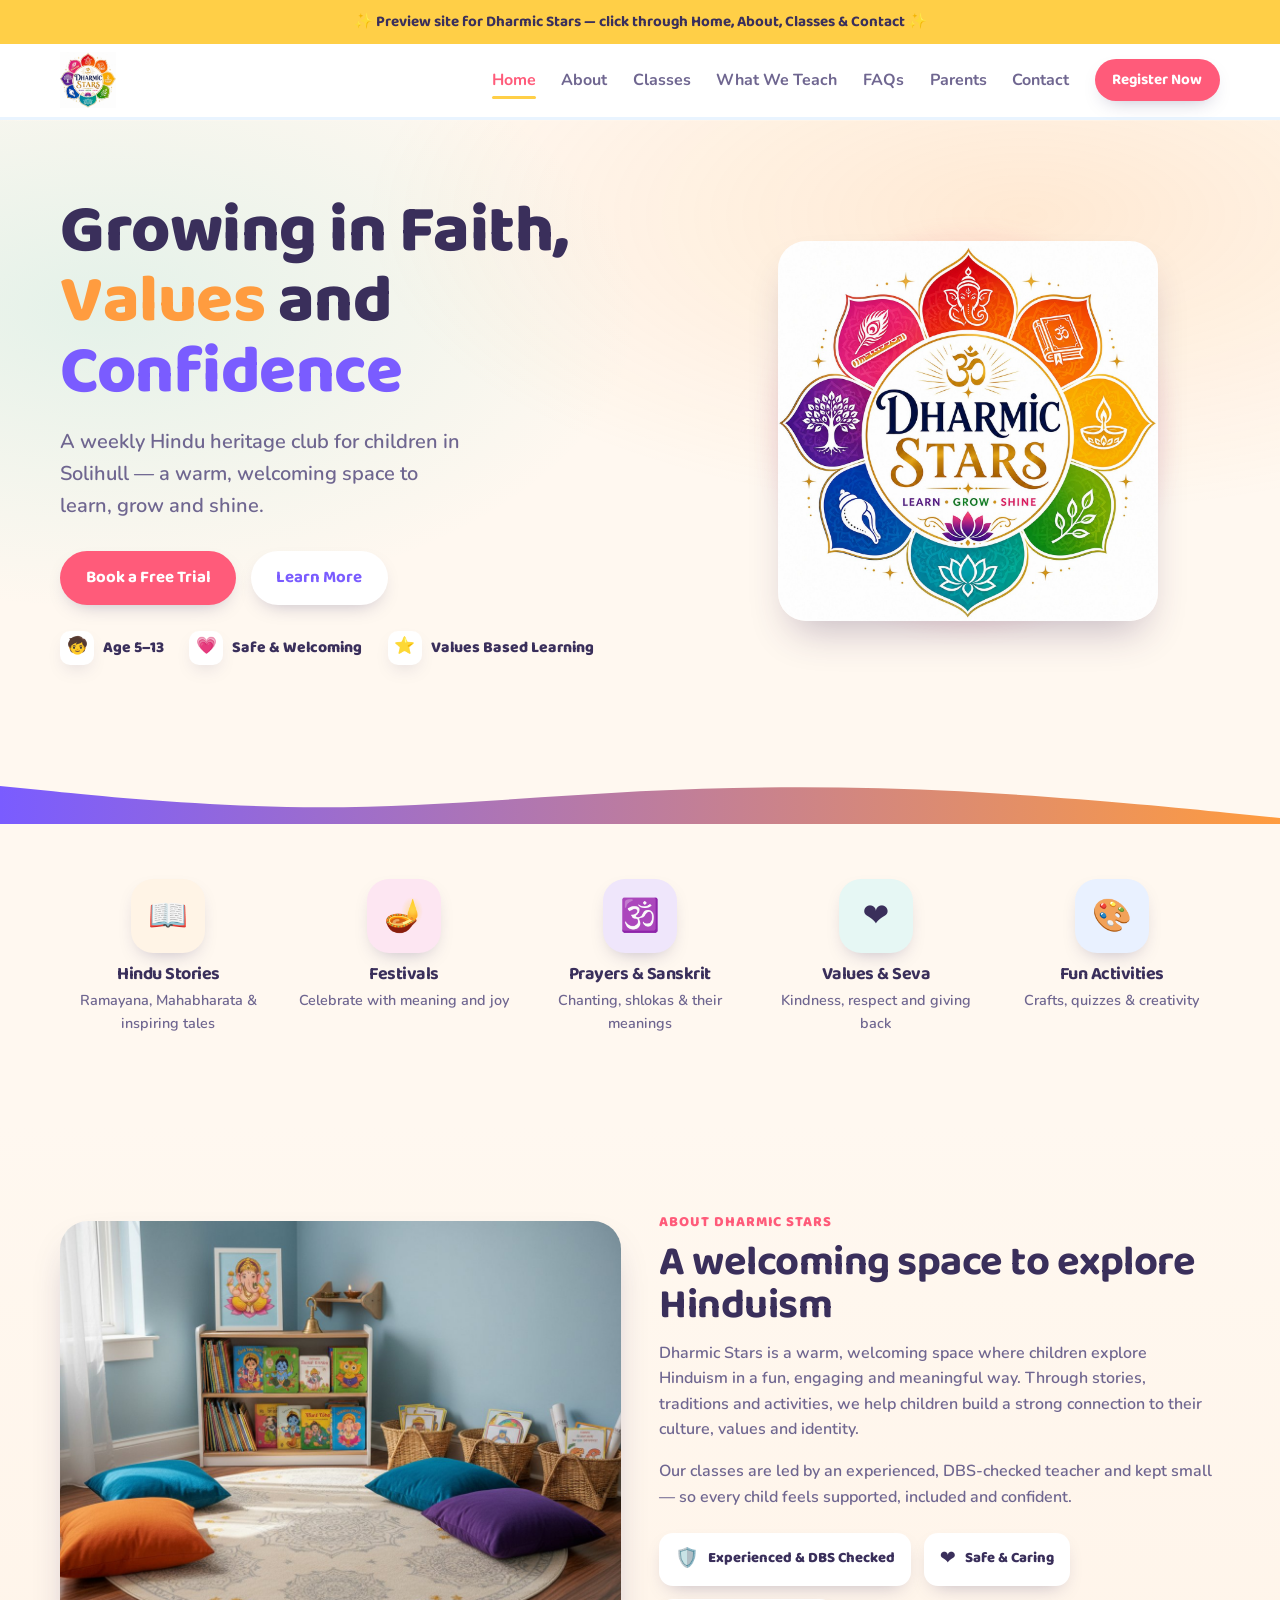
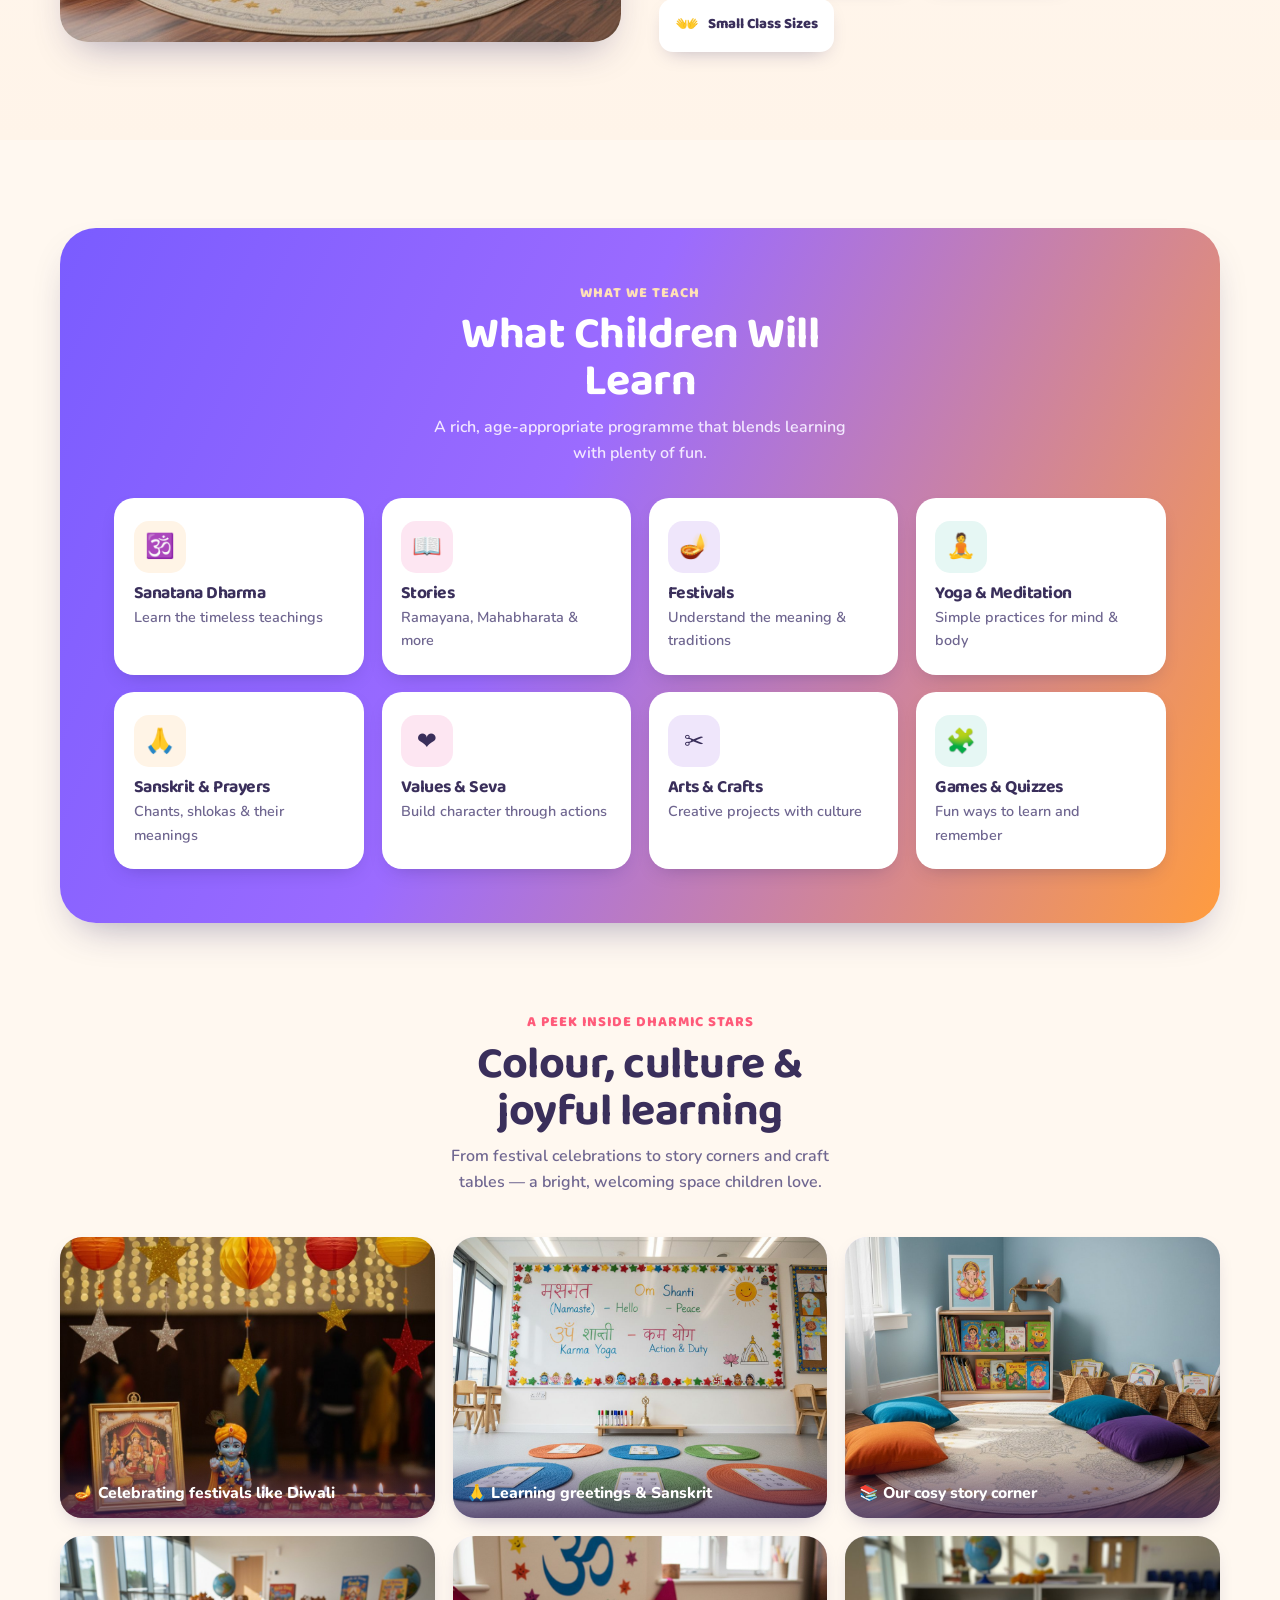
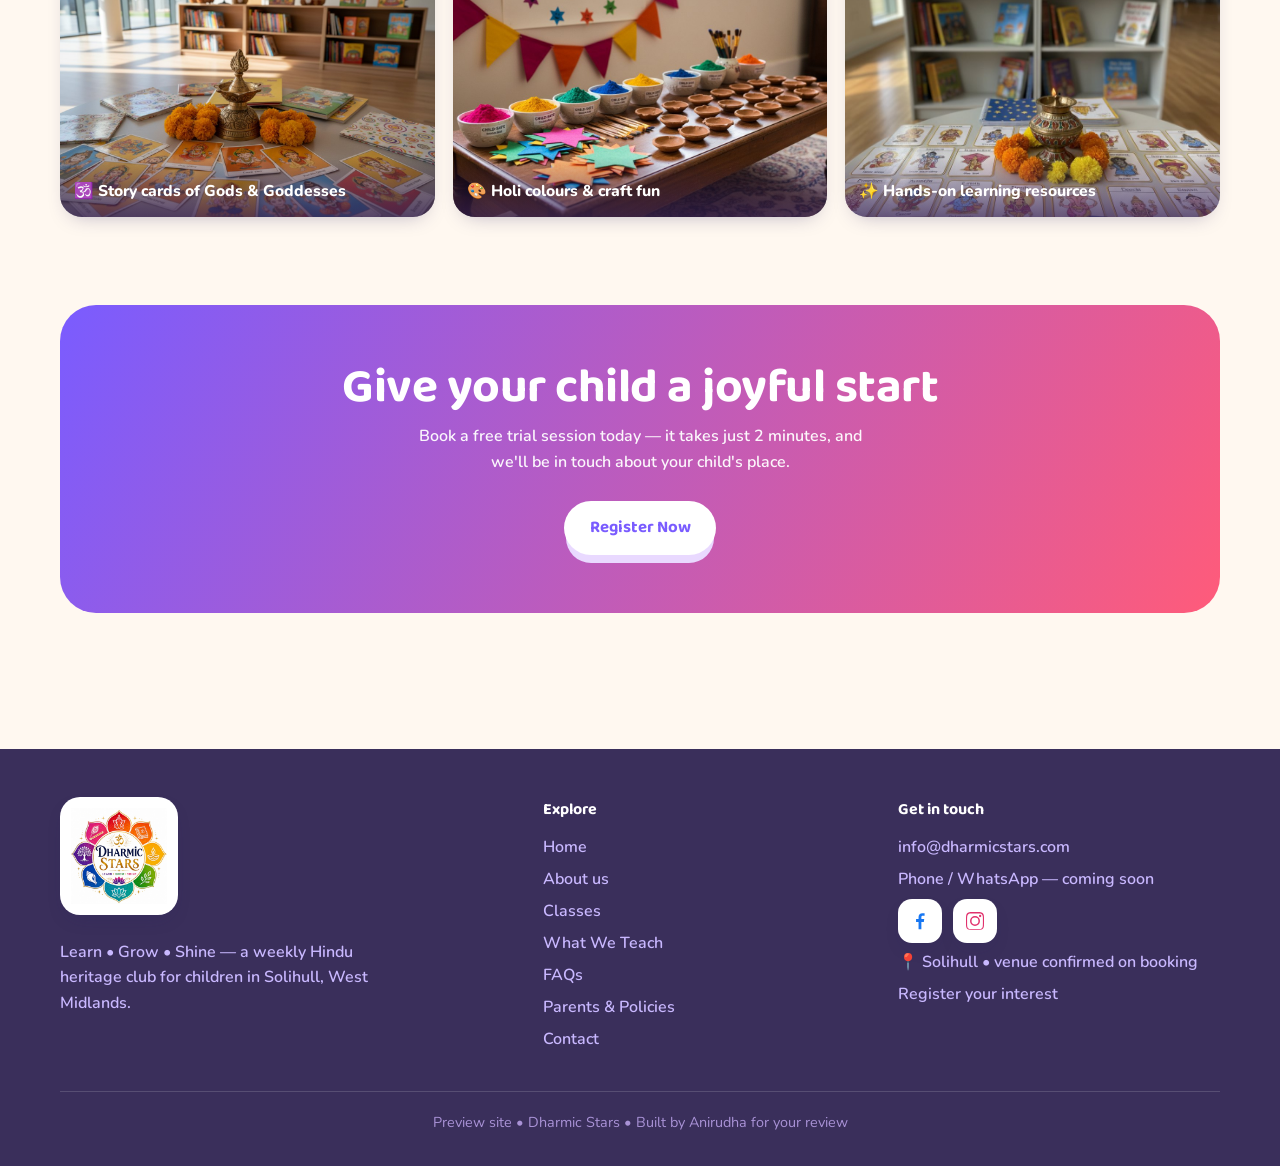
==== commit 7b5e4f6a: "Tediss-style pass: warmer, friendlier cheerful palette (coral/purple/sunny), softer accents; keep cl" ====
--- a/index.html
+++ b/index.html
@@ -54,7 +54,7 @@
   </div>
 </section>
 
-<svg class="wave" viewBox="0 0 1440 70" preserveAspectRatio="none"><defs><linearGradient id="wg" x1="0" y1="0" x2="1" y2="0"><stop offset="0" stop-color="#6a2fa0"></stop><stop offset="1" stop-color="#f5821f"></stop></linearGradient></defs><path fill="url(#wg)" d="M0,32L60,37.3C120,43,240,53,360,53.3C480,53,600,43,720,37.3C840,32,960,32,1080,37.3C1200,43,1320,53,1380,58.7L1440,64L1440,70L0,70Z"></path></svg>
+<svg class="wave" viewBox="0 0 1440 70" preserveAspectRatio="none"><defs><linearGradient id="wg" x1="0" y1="0" x2="1" y2="0"><stop offset="0" stop-color="#7a5cff"></stop><stop offset="1" stop-color="#ff9c3f"></stop></linearGradient></defs><path fill="url(#wg)" d="M0,32L60,37.3C120,43,240,53,360,53.3C480,53,600,43,720,37.3C840,32,960,32,1080,37.3C1200,43,1320,53,1380,58.7L1440,64L1440,70L0,70Z"></path></svg>
 
 <!-- FEATURE ROW -->
 <section class="pad" style="padding-top:clamp(2.4rem,5vw,3.4rem)">
--- a/style.css
+++ b/style.css
@@ -1,14 +1,14 @@
 :root{
-  --saffron:#f5821f;
-  --marigold:#ffb31f;
-  --pink:#e6188c;
-  --grape:#6a2fa0;
-  --teal:#12b3a6;
-  --sky:#3aa0ff;
-  --leaf:#3ecf5a;
-  --cream:#fff9f0;
-  --ink:#241f5c;
-  --ink-soft:#5b567a;
+  --saffron:#ff9c3f;
+  --marigold:#ffcf47;
+  --pink:#ff5b7a;
+  --grape:#7a5cff;
+  --teal:#22c3b6;
+  --sky:#40b3ff;
+  --leaf:#57cc6d;
+  --cream:#fff8f0;
+  --ink:#3a2f5b;
+  --ink-soft:#6f6690;
   --white:#ffffff;
   --shadow:0 18px 40px -18px rgba(36,31,92,.42);
   --shadow-sm:0 8px 20px -10px rgba(36,31,92,.35);
@@ -56,7 +56,7 @@
 .burger{display:none;background:none;border:none;font-size:1.8rem;cursor:pointer;color:var(--ink)}
 
 /* ---------- HERO ---------- */
-.hero{position:relative;padding:clamp(2.5rem,6vw,5rem) 0 clamp(3rem,7vw,6rem);overflow:hidden;background:radial-gradient(1100px 500px at 80% 15%,rgba(245,130,31,.14),transparent 60%),radial-gradient(900px 500px at 10% 30%,rgba(106,47,160,.10),transparent 60%)}
+.hero{position:relative;padding:clamp(2.5rem,6vw,5rem) 0 clamp(3rem,7vw,6rem);overflow:hidden;background:radial-gradient(1100px 500px at 80% 15%,rgba(255,156,63,.16),transparent 60%),radial-gradient(900px 500px at 8% 30%,rgba(34,195,182,.12),transparent 60%)}
 .hero-grid{display:grid;grid-template-columns:1.1fr .9fr;gap:2.5rem;align-items:center}
 .eyebrow{display:inline-flex;align-items:center;gap:.5rem;background:#fff;color:var(--grape);font-weight:800;font-family:var(--font-head);padding:.4rem 1rem;border-radius:999px;box-shadow:var(--shadow-sm);font-size:.95rem;margin-bottom:1.2rem}
 .hero h1{font-size:clamp(2.4rem,5.4vw,4.2rem);font-weight:800}
@@ -68,7 +68,7 @@
 
 /* hero art */
 .hero-art{position:relative;height:100%;min-height:360px;display:grid;place-items:center}
-.glow{position:absolute;inset:0;margin:auto;width:80%;aspect-ratio:1;background:radial-gradient(circle,rgba(255,179,31,.42),rgba(230,24,140,.14) 55%,transparent 72%);filter:blur(6px);animation:morph 9s ease-in-out infinite}
+.glow{position:absolute;inset:0;margin:auto;width:82%;aspect-ratio:1;background:radial-gradient(circle,rgba(255,207,71,.5),rgba(255,91,122,.16) 55%,transparent 72%);filter:blur(6px);animation:morph 9s ease-in-out infinite}
 .hero-logo{position:relative;width:min(78%,380px);border-radius:28px;box-shadow:0 22px 40px -14px rgba(58,36,86,.3);animation:floaty 6s ease-in-out infinite}
 @keyframes floaty{50%{transform:translateY(-14px)}}
 @keyframes morph{50%{transform:scale(1.06)}}
@@ -81,7 +81,7 @@
 @keyframes bob{50%{transform:translateY(-16px) rotate(6deg)}}
 
 /* ---------- PAGE HERO (inner pages) ---------- */
-.page-hero{position:relative;text-align:center;padding:clamp(2.4rem,6vw,4rem) 0 clamp(2rem,5vw,3rem);background:radial-gradient(900px 400px at 50% -10%,rgba(245,130,31,.16),transparent 60%)}
+.page-hero{position:relative;text-align:center;padding:clamp(2.4rem,6vw,4rem) 0 clamp(2rem,5vw,3rem);background:radial-gradient(900px 400px at 50% -10%,rgba(255,156,63,.18),transparent 60%)}
 .page-hero .eyebrow{margin-bottom:1rem}
 .page-hero h1{font-size:clamp(2.1rem,4.6vw,3.4rem);font-weight:800}
 .page-hero h1 .grad{background:linear-gradient(100deg,var(--saffron),var(--pink) 45%,var(--grape));-webkit-background-clip:text;background-clip:text;color:transparent}
@@ -339,7 +339,7 @@
 .about-photo img{width:100%;height:100%;object-fit:cover;aspect-ratio:4/3}
 
 /* ---------- WHAT CHILDREN WILL LEARN BAND ---------- */
-.learn-band{background:linear-gradient(115deg,var(--grape),#8a2fa0 45%,var(--saffron));border-radius:36px;padding:clamp(2rem,5vw,3.4rem);box-shadow:var(--shadow)}
+.learn-band{background:linear-gradient(115deg,var(--grape),#9b6bff 42%,var(--saffron));border-radius:36px;padding:clamp(2rem,5vw,3.4rem);box-shadow:var(--shadow)}
 .learn-band .sec-head h2{color:#fff}
 .learn-band .sec-head .kicker{color:#ffe0b8}
 .learn-band .sec-head p{color:#f3e8ff}
